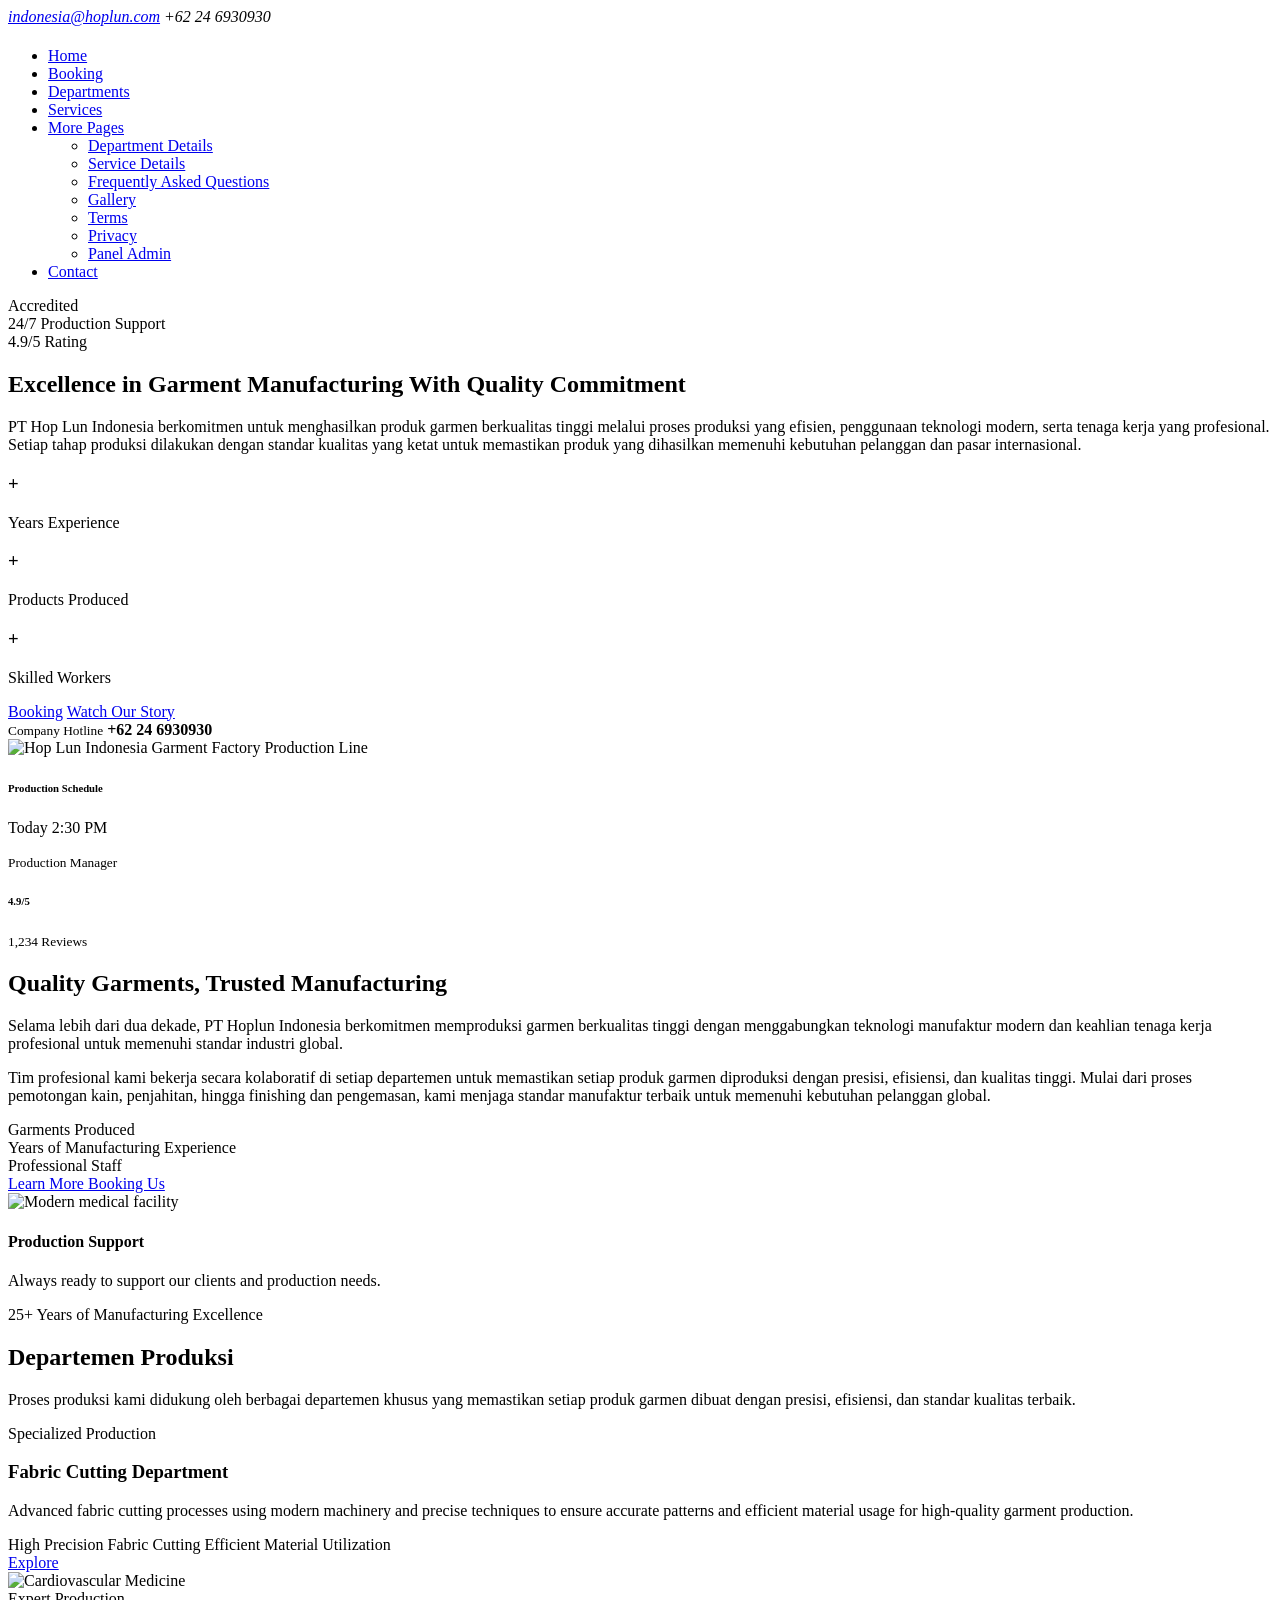
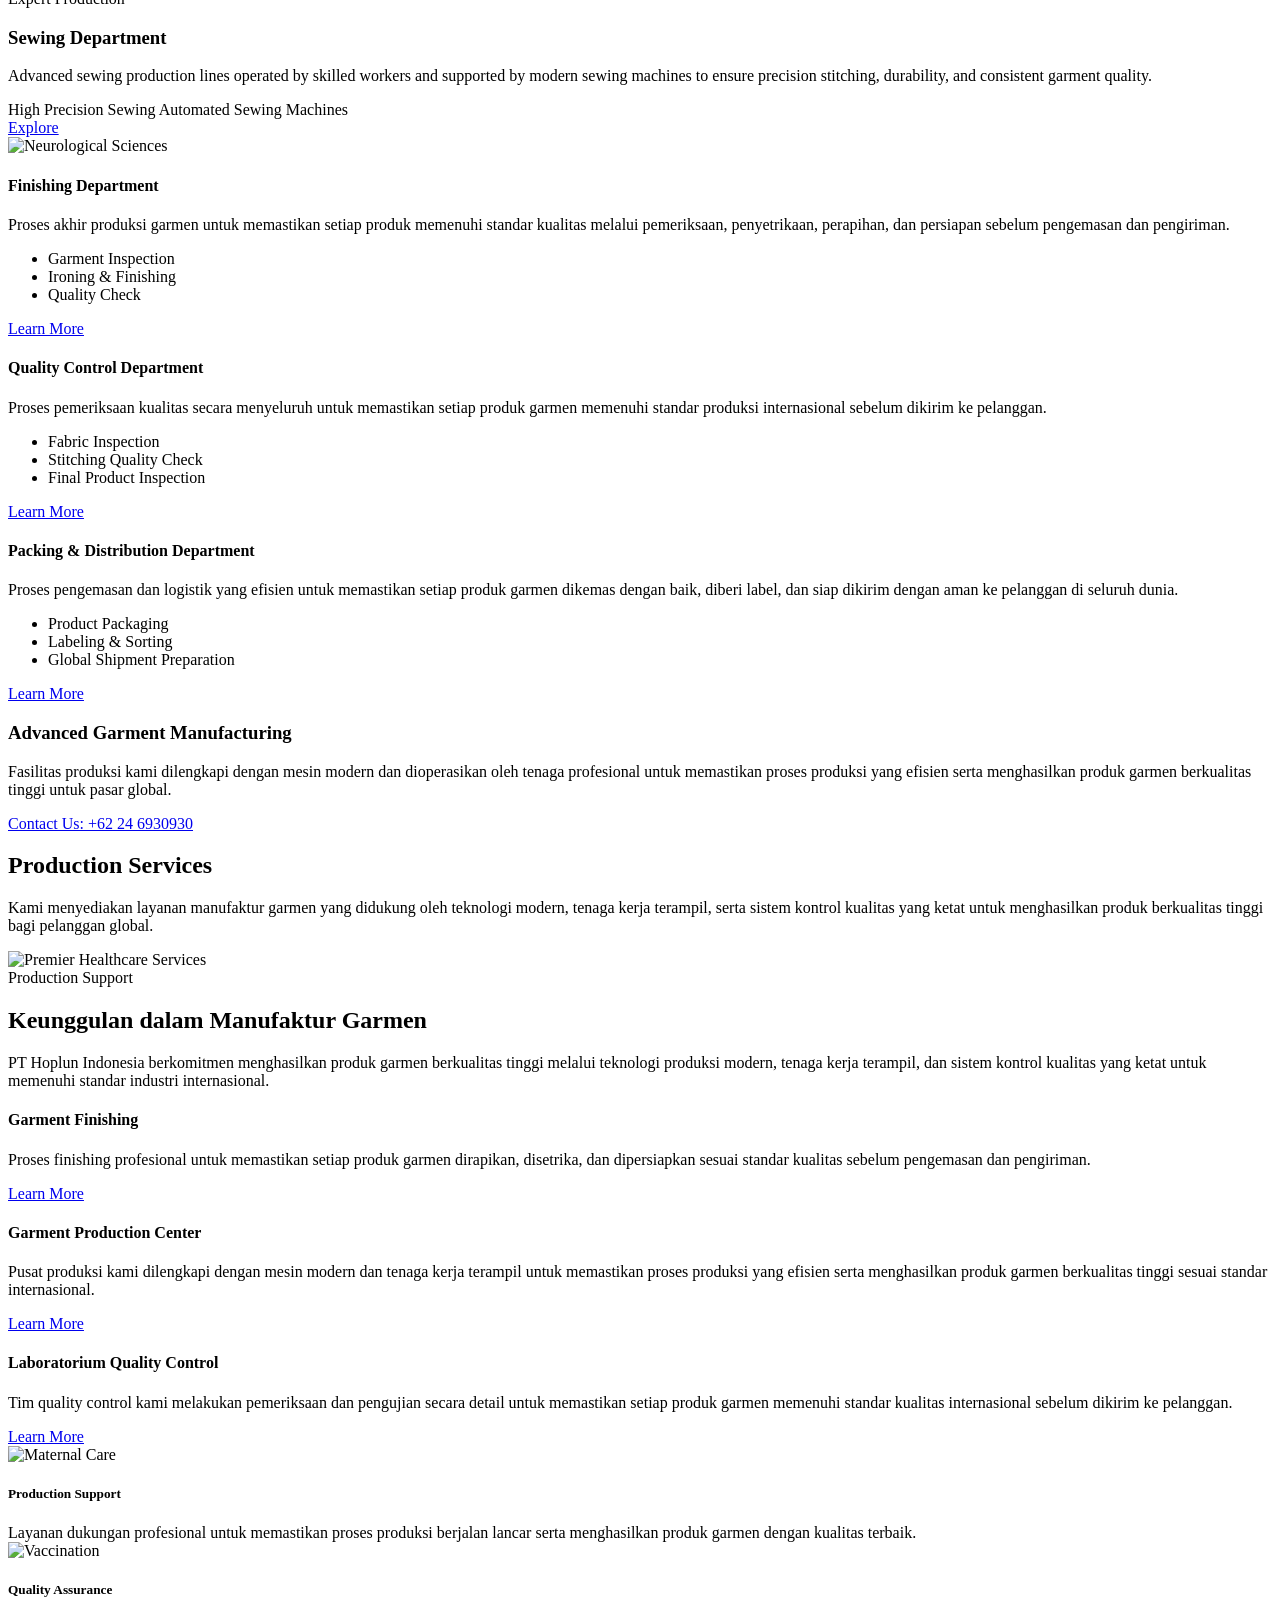
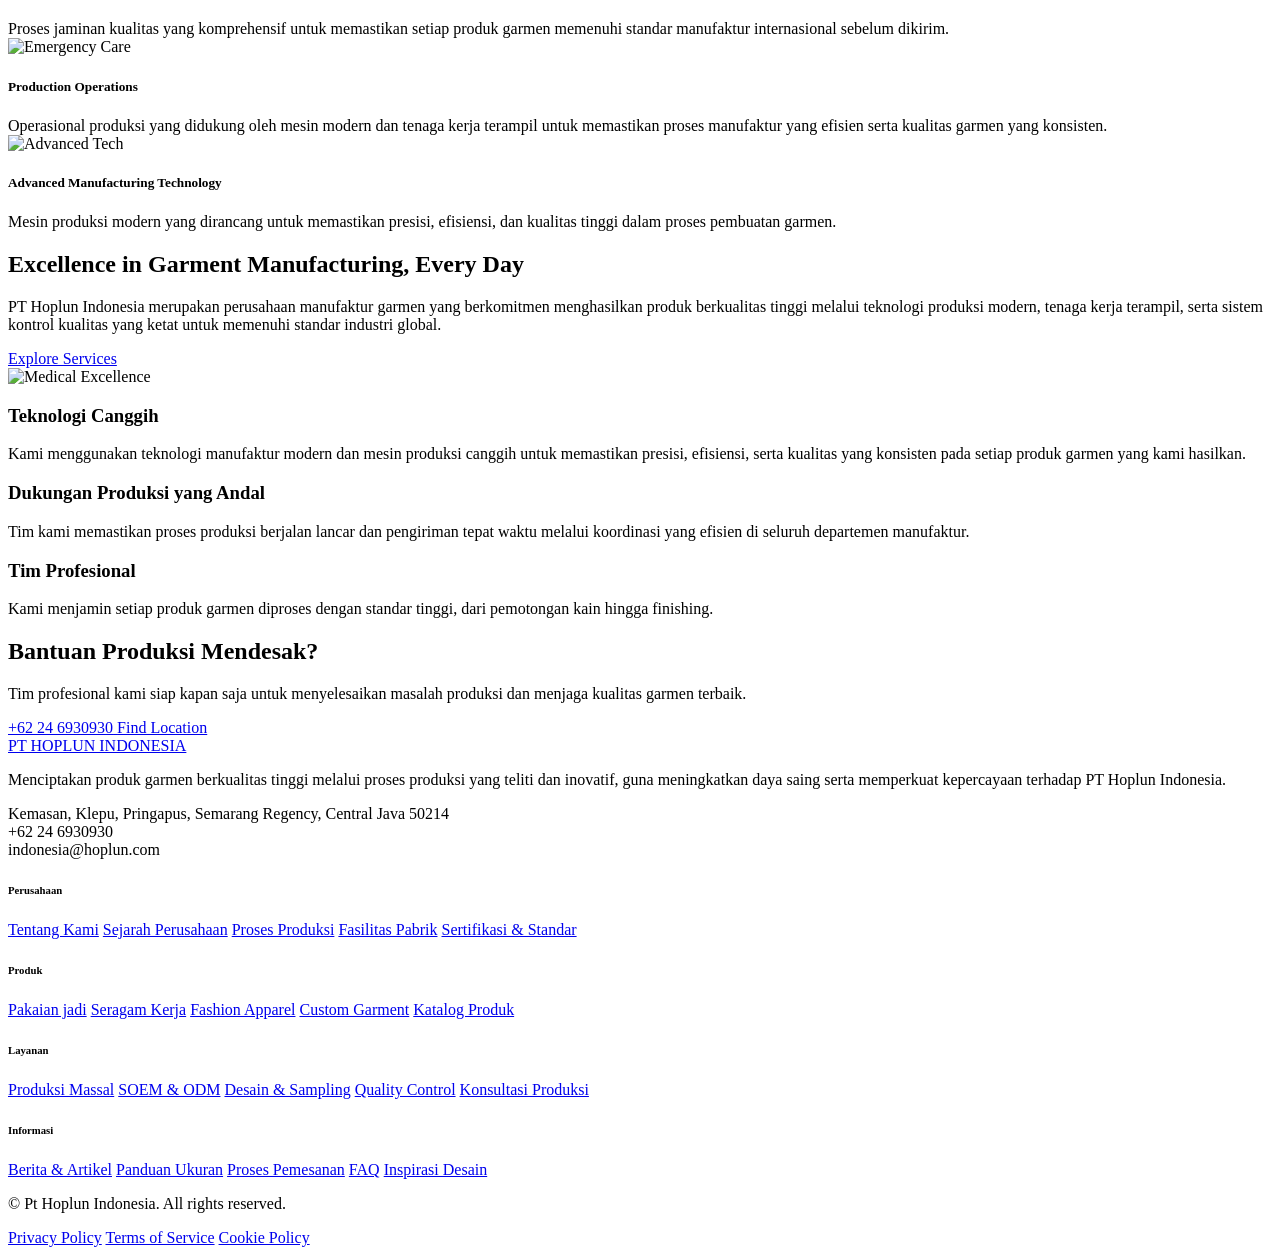
==== index.html @ a186e4c2 "Add files via upload" ====
<!DOCTYPE html>
<html lang="en">

<head>
  <meta charset="utf-8">
  <meta content="width=device-width, initial-scale=1.0" name="viewport">
  <title> PT Hoplun Indonesia </title>
  <meta name="description" content="PT Hoplun Indonesia adalah perusahaan manufaktur garmen dengan teknologi produksi modern, tenaga kerja profesional, dan standar kualitas internasional.">
  <meta name="keywords" content="">

  <!-- Favicons -->
  <link rel="icon" type="image/png" href="./assets/img/hoplunlogo.png">
  <link rel="shortcut icon" href="./assets/img/hoplunlogo.png">
  <link rel="apple-touch-icon" href="./assets/img/hoplunlogo.png">

  <!-- Fonts -->
  <link href="https://fonts.googleapis.com" rel="preconnect">
  <link href="https://fonts.gstatic.com" rel="preconnect" crossorigin>
  <link
    href="https://fonts.googleapis.com/css2?family=Roboto:ital,wght@0,100;0,300;0,400;0,500;0,700;0,900;1,100;1,300;1,400;1,500;1,700;1,900&family=Montserrat:ital,wght@0,100;0,200;0,300;0,400;0,500;0,600;0,700;0,800;0,900;1,100;1,200;1,300;1,400;1,500;1,600;1,700;1,800;1,900&family=Lato:ital,wght@0,100;0,300;0,400;0,700;0,900;1,100;1,300;1,400;1,700;1,900&display=swap"
    rel="stylesheet">

  <!-- Vendor CSS Files -->
  <link href="assets/vendor/bootstrap/css/bootstrap.min.css" rel="stylesheet">
  <link href="assets/vendor/bootstrap-icons/bootstrap-icons.css" rel="stylesheet">
  <link href="assets/vendor/aos/aos.css" rel="stylesheet">
  <link href="assets/vendor/glightbox/css/glightbox.min.css" rel="stylesheet">
  <link href="assets/vendor/fontawesome-free/css/all.min.css" rel="stylesheet">
  <link href="assets/vendor/swiper/swiper-bundle.min.css" rel="stylesheet">

  <!-- Main CSS File -->
  <!-- Main CSS File -->
<link href="assets/css/main.css" rel="stylesheet">

<!-- =======================================================
  Template Name: PT Hoplun Indonesia
  Company: PT Hoplun Indonesia Garment Factory
  Version: 1.0
  Author: Ibnu Wahab
======================================================== -->
</head>

<body class="index-page">

  <header id="header" class="header fixed-top">

    <div class="topbar d-flex align-items-center dark-background">
      <div class="container d-flex justify-content-center justify-content-md-between">
        <div class="contact-info d-flex align-items-center">
          <i class="bi bi-envelope d-flex align-items-center"><a
              href="mailto:indonesia@hoplun.com">indonesia@hoplun.com</a></i>
          <i class="bi bi-phone d-flex align-items-center ms-4"><span>+62 24 6930930</span></i>
      </div>
        <div class="social-links d-none d-md-flex align-items-center">
          <a href="#!" class="twitter" title="Twitter"><i class="bi bi-twitter-x"></i></a>
          <a href="#!" class="facebook" title="Facebook"><i class="bi bi-facebook"></i></a>
          <a href="https://www.instagram.com/hoplunindonesia?utm_source=ig_web_button_share_sheet&igsh=ZDNlZDc0MzIxNw==!" class="instagram" title="Instagram"><i class="bi bi-instagram"></i></a>
          <a href="#!" class="linkedin" title="LinkedIn"><i class="bi bi-linkedin"></i></a>
        </div>
      </div>
    </div><!-- End Top Bar -->
    <!-- End Top Bar -->

    <div class="branding d-flex align-items-cente">

      <div class="container position-relative d-flex align-items-center justify-content-between">
        <a href="index.html" class="logo d-flex align-items-center" title="PT Hoplun Indonesia">
          <!-- Uncomment the line below if you also wish to use an image logo -->
          <!-- <img src="assets/img/logo.webp" alt=""> -->
          <h1 class="sitename"></h1>
        </a>

        <nav id="navmenu" class="navmenu">
          <ul>
            <li><a href="index.html" class="active">Home</a></li>
            <li><a href="Booking.html">Booking</a></li>
            <li><a href="departments.html">Departments</a></li>
            <li><a href="services.html">Services</a></li>
            <li class="dropdown"><a href="#"><span>More Pages</span> <i class="bi bi-chevron-down toggle-dropdown"></i></a>
            <ul>
              <li><a href="department-details.html">Department Details</a></li>
              <li><a href="service-details.html">Service Details</a></li>
              
              <li><a href="faq.html">Frequently Asked Questions</a></li>
              <li><a href="gallery.html">Gallery</a></li>
              <li><a href="terms.html">Terms</a></li>
              <li><a href="privacy.html">Privacy</a></li>
              <li><a href="login.html">Panel Admin</a></li>
            </ul>
            </li>
            
            <li><a href="contact.html">Contact</a></li>
          </ul>
          <i class="mobile-nav-toggle d-xl-none bi bi-list"></i>
        </nav>

      </div>

    </div>

  </header>

  <main class="main">

    <!-- Hero Section -->
    <section id="hero" class="hero section">

      <div class="container" data-aos="fade-up" data-aos-delay="100">

        <div class="row align-items-center">
          <div class="col-lg-6">
            <div class="hero-content">
              <div class="trust-badges mb-4" data-aos="fade-right" data-aos-delay="200">
                <div class="badge-item">
                  <i class="bi bi-shield-check"></i>
                  <span>Accredited</span>
                </div>
                <div class="badge-item">
                  <i class="bi bi-clock"></i>
                  <span>24/7 Production Support</span>
                </div>
                <div class="badge-item">
                  <i class="bi bi-star-fill"></i>
                  <span>4.9/5 Rating</span>
                </div>
              </div>

              <h1 data-aos="fade-right" data-aos-delay="300">
                Excellence in <span class="highlight">Garment Manufacturing</span> With Quality Commitment
              </h1>

              <p class="hero-description" data-aos="fade-right" data-aos-delay="400">
                PT Hop Lun Indonesia berkomitmen untuk menghasilkan produk garmen berkualitas tinggi melalui proses produksi yang efisien, penggunaan teknologi modern, serta tenaga kerja yang profesional. 
                Setiap tahap produksi dilakukan dengan standar kualitas yang ketat untuk memastikan produk yang dihasilkan memenuhi kebutuhan pelanggan dan pasar internasional.
              </p>

              <div class="hero-stats mb-4" data-aos="fade-right" data-aos-delay="500">
                <div class="stat-item">
                  <h3><span data-purecounter-start="0" data-purecounter-end="15" data-purecounter-duration="2"
                      class="purecounter"></span>+</h3>
                  <p>Years Experience</p>
                </div>
                <div class="stat-item">
                  <h3><span data-purecounter-start="0" data-purecounter-end="5000" data-purecounter-duration="2"
                      class="purecounter"></span>+</h3>
                  <p>Products Produced</p>
                </div>
                <div class="stat-item">
                  <h3><span data-purecounter-start="0" data-purecounter-end="50" data-purecounter-duration="2"
                      class="purecounter"></span>+</h3>
                  <p>Skilled Workers</p>
                </div>
              </div>

              <div class="hero-actions" data-aos="fade-right" data-aos-delay="600">
                <a href="Booking.html" class="btn btn-primary">Booking</a>
                <a href="https://youtu.be/xQwDG45JBhM?si=dNLKS2A1LRc_Iq0h"
                   class="btn btn-outline glightbox"
                   target="_blank"
                   rel="noopener noreferrer">
                  <i class="bi bi-play-circle me-2"></i>
                  Watch Our Story
                </a>
              </div>

              <div class="emergency-contact" data-aos="fade-right" data-aos-delay="700">
                <div class="emergency-icon">
                  <i class="bi bi-telephone-fill"></i>
                </div>
                <div class="emergency-info">
                  <small>Company Hotline</small>
                  <strong>+62 24 6930930</strong>
                </div>
              </div>
            </div>
          </div>

          <div class="col-lg-6">
            <div class="hero-visual" data-aos="fade-left" data-aos-delay="400">
              <div class="main-image">
                <img src="assets/img/health/hoplun gedung 1.png" alt="Hop Lun Indonesia Garment Factory Production Line">
                <div class="floating-card appointment-card">
                  <div class="card-icon">
                    <i class="bi bi-calendar-check"></i>
                  </div>
                  <div class="card-content">
                    <h6>Production Schedule</h6>
                    <p>Today 2:30 PM</p>
                    <small>Production Manager</small>
                  </div>
                </div>
                <div class="floating-card rating-card">
                  <div class="card-content">
                    <div class="rating-stars">
                      <i class="bi bi-star-fill"></i>
                      <i class="bi bi-star-fill"></i>
                      <i class="bi bi-star-fill"></i>
                      <i class="bi bi-star-fill"></i>
                      <i class="bi bi-star-fill"></i>
                    </div>
                    <h6>4.9/5</h6>
                    <small>1,234 Reviews</small>
                  </div>
                </div>
              </div>
              <div class="background-elements">
                <div class="element element-1"></div>
                <div class="element element-2"></div>
                <div class="element element-3"></div>
              </div>
            </div>
          </div>
        </div>

      </div>

    </section><!-- /Hero Section -->

    <!-- Home About Section -->
    <section id="home-about" class="home-about section">

      <div class="container" data-aos="fade-up" data-aos-delay="100">

        <div class="row align-items-center">
          <div class="col-lg-6 mb-5 mb-lg-0" data-aos="fade-right" data-aos-delay="200">
            <div class="about-content">
              <h2 class="section-heading">Quality Garments, Trusted Manufacturing</h2>
              <p class="lead-text">Selama lebih dari dua dekade, PT Hoplun Indonesia berkomitmen memproduksi garmen berkualitas tinggi dengan menggabungkan teknologi
                 manufaktur modern dan keahlian tenaga kerja profesional untuk memenuhi standar industri global.</p>

              <p>Tim profesional kami bekerja secara kolaboratif di setiap departemen untuk memastikan setiap produk garmen diproduksi dengan presisi, efisiensi, dan kualitas tinggi. 
                Mulai dari proses pemotongan kain, penjahitan, hingga finishing dan pengemasan, kami menjaga standar manufaktur terbaik untuk memenuhi kebutuhan pelanggan global.</p>

              <div class="stats-grid">
                <div class="stat-item">
                  <div class="stat-number purecounter" data-purecounter-start="0" data-purecounter-end="15000"
                    data-purecounter-duration="1"></div>
                  <div class="stat-label">Garments Produced</div>
                </div>
                <div class="stat-item">
                  <div class="stat-number purecounter" data-purecounter-start="0" data-purecounter-end="25"
                    data-purecounter-duration="1"></div>
                  <div class="stat-label">Years of Manufacturing Experience</div>
                </div>
                <div class="stat-item">
                  <div class="stat-number purecounter" data-purecounter-start="0" data-purecounter-end="50"
                    data-purecounter-duration="1"></div>
                  <div class="stat-label">Professional Staff</div>
                </div>
              </div>

              <div class="cta-section">
                <a href="Booking.html" class="btn-primary">Learn More Booking Us</a>
              </div>
            </div>
          </div>

          <div class="col-lg-6" data-aos="fade-left" data-aos-delay="300">
            <div class="about-visual">
              <div class="main-image">
                <img src="assets/img/health/hoplun 5.jpg" alt="Modern medical facility" class="img-fluid">
              </div>
              <div class="floating-card">
                <div class="card-content">
                  <div class="icon">
                    <i class="fas fa-life-ring"></i>
                  </div>
                  <div class="card-text">
                    <h4>Production Support</h4>
                    <p>Always ready to support our clients and production needs.</p>
                  </div>
                </div>
              </div>
              <div class="experience-badge">
                <div class="badge-content">
                  <span class="years">25+</span>
                  <span class="text">Years of Manufacturing Excellence</span>
                </div>
              </div>
            </div>
          </div>
        </div>

      </div>

    </section><!-- /Home About Section -->

    <!-- Featured Departments Section -->
    <section id="featured-departments" class="featured-departments section">

      <!-- Section Title -->
      <div class="container section-title" data-aos="fade-up">
        <h2>Departemen Produksi</h2>
        <p>Proses produksi kami didukung oleh berbagai departemen khusus yang memastikan setiap produk garmen dibuat dengan presisi, efisiensi, dan standar kualitas terbaik.</p>
      </div><!-- End Section Title -->

      <div class="container" data-aos="fade-up" data-aos-delay="100">

        <div class="row g-5">

          <div class="col-lg-6" data-aos="zoom-in" data-aos-delay="100">
            <div class="specialty-card">
              <div class="specialty-content">
                <div class="specialty-meta">
                  <span class="specialty-label">Specialized Production</span>
                </div>
                <h3>Fabric Cutting Department</h3>
                <p>Advanced fabric cutting processes using modern machinery and precise techniques to ensure accurate patterns and efficient material usage for high-quality garment production.</p>
                <div class="specialty-features">
                  <span><i class="bi bi-check-circle-fill"></i>High Precision Fabric Cutting</span>
                  <span><i class="bi bi-check-circle-fill"></i>Efficient Material Utilization</span>
                </div>
                <a href="department-details.html" class="specialty-link">
                  Explore <i class="bi bi-arrow-right"></i>
                </a>
              </div>
              <div class="specialty-visual">
                <img src="assets/img/health/hoplun 8.jpg" alt="Cardiovascular Medicine" class="img-fluid">
                <div class="visual-overlay">
                  <i class="bi bi-heart-pulse"></i>
                </div>
              </div>
            </div>
          </div><!-- End Specialty Card -->

          <div class="col-lg-6" data-aos="zoom-in" data-aos-delay="200">
            <div class="specialty-card">
              <div class="specialty-content">
                <div class="specialty-meta">
                  <span class="specialty-label">Expert Production</span>
                </div>
                <h3>Sewing Department</h3>
                <p>Advanced sewing production lines operated by skilled workers and supported by modern sewing machines to ensure precision stitching, durability, and consistent garment quality.</p>
                <div class="specialty-features">
                  <span><i class="bi bi-check-circle-fill"></i>High Precision Sewing</span>
                  <span><i class="bi bi-check-circle-fill"></i>Automated Sewing Machines</span>
                </div>
                <a href="department-details.html" class="specialty-link">
                  Explore <i class="bi bi-arrow-right"></i>
                </a>
              </div>
              <div class="specialty-visual">
                <img src="assets/img/health/hoplun4.jpg" alt="Neurological Sciences" class="img-fluid">
                <div class="visual-overlay">
                  <i class="bi bi-cpu"></i>
                </div>
              </div>
            </div>
          </div><!-- End Specialty Card -->

          <div class="col-lg-4" data-aos="fade-up" data-aos-delay="100">
            <div class="department-highlight">
              <div class="highlight-icon">
                <i class="bi bi-shield-plus"></i>
              </div>
              <h4>Finishing Department</h4>
              <p>Proses akhir produksi garmen untuk memastikan setiap produk memenuhi standar kualitas melalui pemeriksaan, penyetrikaan, perapihan, dan persiapan sebelum pengemasan dan pengiriman.</p>
              <ul class="highlight-list">
                <li>Garment Inspection</li>
                <li>Ironing & Finishing</li>
                <li>Quality Check</li>
              </ul>
              <a href="department-details.html" class="highlight-cta">Learn More</a>
            </div>
          </div><!-- End Department Highlight -->

          <div class="col-lg-4" data-aos="fade-up" data-aos-delay="200">
            <div class="department-highlight">
              <div class="highlight-icon">
                <i class="bi bi-people"></i>
              </div>
              <h4>Quality Control Department</h4>
              <p>Proses pemeriksaan kualitas secara menyeluruh untuk memastikan setiap produk garmen memenuhi standar produksi internasional sebelum dikirim ke pelanggan.</p>
              <ul class="highlight-list">
                <li>Fabric Inspection</li>
                <li>Stitching Quality Check</li>
                <li>Final Product Inspection</li>
              </ul>
              <a href="department-details.html" class="highlight-cta">Learn More</a>
            </div>
          </div><!-- End Department Highlight -->

          <div class="col-lg-4" data-aos="fade-up" data-aos-delay="300">
            <div class="department-highlight">
              <div class="highlight-icon">
                <i class="fas fa-box"></i>
              </div>
              <h4>Packing & Distribution Department</h4>
              <p>Proses pengemasan dan logistik yang efisien untuk memastikan setiap produk garmen dikemas dengan baik, diberi label, dan siap dikirim dengan aman ke pelanggan di seluruh dunia.</p>
              <ul class="highlight-list">
                <li>Product Packaging</li>
                <li>Labeling & Sorting</li>
                <li>Global Shipment Preparation</li>
              </ul>
              <a href="department-details.html" class="highlight-cta">Learn More</a>
            </div>
          </div><!-- End Department Highlight -->

        </div>

        <div class="emergency-banner" data-aos="fade-up" data-aos-delay="400">
          <div class="row align-items-center">
            <div class="col-lg-8">
              <div class="emergency-content">
                <h3>Advanced Garment Manufacturing</h3>
                <p>Fasilitas produksi kami dilengkapi dengan mesin modern dan dioperasikan oleh tenaga profesional untuk memastikan proses produksi yang efisien serta menghasilkan produk garmen berkualitas tinggi untuk pasar global.</p>
              </div>
            </div>
            <div class="col-lg-4 text-lg-end">
              <a href="tel:+15551234567" class="emergency-btn">
                <i class="bi bi-telephone-fill"></i>
                Contact Us: +62 24 6930930
              </a>
            </div>
          </div>
        </div>

      </div>

    </section><!-- /Featured Departments Section -->

    <!-- Featured Services Section -->
    <section id="featured-services" class="featured-services section">

      <!-- Section Title -->
      <div class="container section-title" data-aos="fade-up">
        <h2>Production Services</h2>
        <p>Kami menyediakan layanan manufaktur garmen yang didukung oleh teknologi modern, tenaga kerja terampil, serta sistem kontrol kualitas yang ketat untuk menghasilkan produk berkualitas tinggi bagi pelanggan global.</p>
      </div><!-- End Section Title -->

      <div class="container" data-aos="fade-up" data-aos-delay="100">

        <div class="row g-0">

          <div class="col-lg-8" data-aos="fade-right" data-aos-delay="200">
            <div class="featured-service-main">
              <div class="service-image-wrapper">
                <img src="assets/img/health/hoplun11.jpeg" alt="Premier Healthcare Services" class="img-fluid"
                  loading="lazy">
                <div class="service-overlay">
                  <div class="service-badge">
                    <i class="fas fa-headset"></i>
                    <span>Production Support</span>
                  </div>
                </div>
              </div>
              <div class="service-details">
                <h2>Keunggulan dalam Manufaktur Garmen</h2>
                <p>PT Hoplun Indonesia berkomitmen menghasilkan produk garmen berkualitas tinggi melalui teknologi produksi modern, 
                  tenaga kerja terampil, dan sistem kontrol kualitas yang ketat untuk memenuhi standar industri internasional.</p>
                <a href="#!" class="main-cta" title="Production Services" aria-label="Learn more about Production Services"></a>
              </div>
            </div>
          </div>

          <div class="col-lg-4" data-aos="fade-left" data-aos-delay="300">
            <div class="services-sidebar">

              <div class="service-item" data-aos="fade-up" data-aos-delay="400">
                <div class="service-icon-wrapper">
                  <i class="bi bi-capsule"></i>
                </div>
                <div class="service-info">
                  <h4>Garment Finishing </h4>
                  <p>Proses finishing profesional untuk memastikan setiap produk garmen dirapikan, disetrika, dan dipersiapkan sesuai standar kualitas sebelum pengemasan dan pengiriman.</p>
                  <a href="#!" class="service-link">Learn More</a>
                </div>
              </div>

              <div class="service-item" data-aos="fade-up" data-aos-delay="500">
                <div class="service-icon-wrapper">
                  <i class="bi bi-bandaid"></i>
                </div>
                <div class="service-info">
                  <h4>Garment Production Center</h4>
                  <p>Pusat produksi kami dilengkapi dengan mesin modern dan tenaga kerja terampil untuk memastikan proses produksi yang efisien serta menghasilkan produk garmen berkualitas tinggi sesuai standar internasional.</p>
                  <a href="#!" class="service-link">Learn More</a>
                </div>
              </div>

              <div class="service-item" data-aos="fade-up" data-aos-delay="600">
                <div class="service-icon-wrapper">
                  <i class="fas fa-search"></i>
                </div>
                <div class="service-info">
                  <h4>Laboratorium Quality Control</h4>
                  <p>Tim quality control kami melakukan pemeriksaan dan pengujian secara detail untuk memastikan setiap produk garmen memenuhi standar kualitas internasional sebelum dikirim ke pelanggan.</p>
                  <a href="#!" class="service-link">Learn More</a>
                </div>
              </div>

            </div>
          </div>

        </div>

        <div class="specialties-grid" data-aos="fade-up" data-aos-delay="300">
          <div class="row align-items-center">

            <div class="col-lg-3 col-md-6">
              <div class="specialty-card">
                <div class="specialty-image">
                  <img src="assets/img/health/hoplun18.jpeg" alt="Maternal Care" class="img-fluid" loading="lazy"  atl="Layanan dukungan profesional untuk memastikan proses produksi berjalan lancar">
                </div>
                <div class="specialty-content">
                  <h5>Production Support</h5>
                  <span>Layanan dukungan profesional untuk memastikan proses produksi berjalan lancar serta menghasilkan produk garmen dengan kualitas terbaik.</span>
                </div>
              </div>
            </div>

            <div class="col-lg-3 col-md-6">
              <div class="specialty-card">
                <div class="specialty-image">
                  <img src="assets/img/health/hoplun17.jpeg" alt="Vaccination" class="img-fluid" loading="lazy" alt="Proses jaminan kualitas yang komprehensif untuk memastikan setiap produk garmen memenuhi standar manufaktur internasional sebelum dikirim">
                </div>
                <div class="specialty-content">
                  <h5>Quality Assurance</h5>
                  <span>Proses jaminan kualitas yang komprehensif untuk memastikan setiap produk garmen memenuhi standar manufaktur internasional sebelum dikirim.</span>
                </div>
              </div>
            </div>

            <div class="col-lg-3 col-md-6">
              <div class="specialty-card">
                <div class="specialty-image">
                  <img src="assets/img/health/hoplun4.jpg" alt="Emergency Care" class="img-fluid" loading="lazy">
                </div>
                <div class="specialty-content">
                  <h5>Production Operations</h5>
                  <span>Operasional produksi yang didukung oleh mesin modern dan tenaga kerja terampil untuk memastikan proses manufaktur yang efisien serta kualitas garmen yang konsisten.</span>
                </div>
              </div>
            </div>

            <div class="col-lg-3 col-md-6">
              <div class="specialty-card">
                <div class="specialty-image">
                  <img src="assets/img/health/hoplun15.jpg" alt="Advanced Tech" class="img-fluid" loading="lazy">
                </div>
                <div class="specialty-content">
                  <h5>Advanced Manufacturing Technology</h5>
                  <span>Mesin produksi modern yang dirancang untuk memastikan presisi, efisiensi, dan kualitas tinggi dalam proses pembuatan garmen.</span>
                </div>
              </div>
            </div>

          </div>
        </div>

      </div>

    </section><!-- /Featured Services Section -->

    <!-- Call To Action Section -->
    <section id="call-to-action" class="call-to-action section light-background">

      <div class="container" data-aos="fade-up" data-aos-delay="100">

        <div class="hero-content">
          <div class="row align-items-center">

            <div class="col-lg-6">
              <div class="content-wrapper" data-aos="fade-up" data-aos-delay="200">
                <h1>Excellence in Garment Manufacturing, Every Day</h1>
                <p>PT Hoplun Indonesia merupakan perusahaan manufaktur garmen yang berkomitmen menghasilkan produk berkualitas tinggi melalui teknologi produksi modern, 
                  tenaga kerja terampil, serta sistem kontrol kualitas yang ketat untuk memenuhi standar industri global.</p>

                <div class="cta-wrapper">
                  
                    <span></span>
                  </a>
                  <a href="services.html" class="secondary-cta">
                    <span>Explore Services</span>
                    <i class="bi bi-arrow-right"></i>
                  </a>
                </div>
              </div>
            </div>

            <div class="col-lg-6">
              <div class="image-container" data-aos="fade-left" data-aos-delay="300">
                <img src="assets/img/health/hoplun 6.jpg" alt="Medical Excellence" class="img-fluid">
              </div>
            </div>

          </div>
        </div>

        <div class="features-section">

          <div class="row g-0">

            <div class="col-lg-4">
              <div class="feature-block" data-aos="fade-up" data-aos-delay="200" alt="teknologi canggih">
                <div class="feature-icon">
                  <i class="bi bi-shield-check"></i>
                </div>
                <h3>Teknologi Canggih</h3>
                <p>Kami menggunakan teknologi manufaktur modern dan mesin produksi canggih untuk memastikan presisi,
                   efisiensi, serta kualitas yang konsisten pada setiap produk garmen yang kami hasilkan.</p>
              </div>
            </div>

            <div class="col-lg-4">
              <div class="feature-block" data-aos="fade-up" data-aos-delay="300">
                <div class="feature-icon">
                  <i class="bi bi-people"></i>
                </div>
                <h3>Dukungan Produksi yang Andal</h3>
                <p>Tim kami memastikan proses produksi berjalan lancar dan pengiriman tepat waktu melalui koordinasi yang efisien di seluruh departemen manufaktur.</p>
              </div>
            </div>

            <div class="col-lg-4">
              <div class="feature-block" data-aos="fade-up" data-aos-delay="400">
                <div class="feature-icon">
                  <i class="bi bi-person-lines-fill" ></i>
                </div>
                <h3>Tim Profesional</h3>
                <p>Kami menjamin setiap produk garmen diproses dengan standar tinggi, dari pemotongan kain hingga finishing.</p>
              </div>
            </div>

          </div>

        </div>

        <div class="contact-block">
          <div class="row">

            <div class="col-lg-8">
              <div class="contact-content" data-aos="fade-up" data-aos-delay="200">
                <h2>Bantuan Produksi Mendesak?</h2>
                <p>Tim profesional kami siap kapan saja untuk menyelesaikan masalah produksi dan menjaga kualitas garmen terbaik.</p>
              </div>
            </div>

            <div class="col-lg-4">
              <div class="contact-actions" data-aos="fade-up" data-aos-delay="300">
                <a href="tel:5551234567" class="emergency-call">
                  <i class="bi bi-telephone"></i>
                  <span>+62 24 6930930</span>
                </a>
                <a href="contact.html" class="contact-link">Find Location</a>
              </div>
            </div>

          </div>
        </div>

      </div>

    </section><!-- /Call To Action Section -->

  </main>

  <footer id="footer" class="footer-16 footer position-relative">

    <div class="container">

      <div class="footer-main" data-aos="fade-up" data-aos-delay="100">
        <div class="row align-items-start">

          <div class="col-lg-5">
            <div class="brand-section">
              <a href="index.html" class="logo d-flex align-items-center mb-4" alt="pt hoplun pringapus">
                <span class="sitename">PT HOPLUN INDONESIA</span>
              </a>
              <p class="brand-description">Menciptakan produk garmen berkualitas tinggi melalui proses produksi yang teliti dan inovatif,
                                           guna meningkatkan daya saing serta memperkuat kepercayaan terhadap PT Hoplun Indonesia.</p>

              <div class="contact-info mt-5"alt="Informasi Kontak PT Hoplun Indonesia Kemasan, Klepu, Pringapus, Semarang Regency, Central Java 50214">
                <div class="contact-item">
                  <i class="bi bi-geo-alt"></i>
                  <span>Kemasan, Klepu, Pringapus, Semarang Regency, Central Java 50214</span>
                </div>
                <div class="contact-item">
                  <i class="bi bi-telephone"></i>
                  <span>+62 24 6930930</span>
                </div>
                <div class="contact-item">
                  <i class="bi bi-envelope"></i>
                  <span>indonesia@hoplun.com</span>
                </div>
              </div>
            </div>
          </div>

          <div class="col-lg-7">
            <div class="footer-nav-wrapper" alt="Parbrik Semarang">
              <div class="row">

                <div class="col-6 col-lg-3">
                  <div class="nav-column">
                    <h6>Perusahaan</h6>
                    <nav class="footer-nav">
                      <a href="#!">Tentang Kami</a>
                      <a href="#!">Sejarah Perusahaan</a>
                      <a href="#!">Proses Produksi</a>
                      <a href="#!">Fasilitas Pabrik</a>
                      <a href="#!">Sertifikasi & Standar</a>
                    </nav>
                  </div>
                </div>

                <div class="col-6 col-lg-3">
                  <div class="nav-column">
                    <h6>Produk</h6>
                    <nav class="footer-nav">
                      <a href="#!">Pakaian jadi</a>
                      <a href="#!">Seragam Kerja</a>
                      <a href="#!">Fashion Apparel</a>
                      <a href="#!">Custom Garment</a>
                      <a href="#!">Katalog Produk</a>
                    </nav>
                  </div>
                </div>

                <div class="col-6 col-lg-3">
                  <div class="nav-column">
                    <h6>Layanan</h6>
                    <nav class="footer-nav">
                      <a href="#!">Produksi Massal</a>
                      <a href="#!">SOEM & ODM</a>
                      <a href="#!">Desain & Sampling</a>
                      <a href="#!">Quality Control</a>
                      <a href="#!">Konsultasi Produksi</a>
                    </nav>
                  </div>
                </div>

                <div class="col-6 col-lg-3">
                  <div class="nav-column">
                    <h6>Informasi</h6>
                    <nav class="footer-nav">
                      <a href="#!">Berita & Artikel</a>
                      <a href="#!">Panduan Ukuran</a>
                      <a href="#!">Proses Pemesanan</a>
                      <a href="#!">FAQ</a>
                      <a href="#!">Inspirasi Desain</a>
                    </nav>
                  </div>
                </div>

              </div>
            </div>
          </div>

        </div>
      </div>

    </div>

    <div class="footer-bottom">
      <div class="container">
        <div class="bottom-content" data-aos="fade-up" data-aos-delay="300">
          <div class="row align-items-center">

            <div class="col-lg-6">
              <div class="copyright">
                <p>© <span class="sitename">Pt Hoplun Indonesia</span>. All rights reserved.</p>
              </div>
            </div>

            <div class="col-lg-6">
              <div class="legal-links">
                <a href="#!">Privacy Policy</a>
                <a href="#!">Terms of Service</a>
                <a href="#!">Cookie Policy</a>
                
              </div>
            </div>

          </div>
        </div>
      </div>
    </div>

  </footer>

  <!-- Scroll Top -->
   <a href="#!" id="scroll-top" title="Scroll to top" class="scroll-top d-flex align-items-center justify-content-center"><i
      class="bi bi-arrow-up-short"></i></a>

  <!-- Preloader -->
  <div id="preloader"></div>

  <!-- Vendor JS Files -->
  <script src="assets/vendor/bootstrap/js/bootstrap.bundle.min.js"></script>
  <script src="assets/vendor/php-email-form/validate.js"></script>
  <script src="assets/vendor/aos/aos.js"></script>
  <script src="assets/vendor/glightbox/js/glightbox.min.js"></script>
  <script src="assets/vendor/purecounter/purecounter_vanilla.js"></script>
  <script src="assets/vendor/swiper/swiper-bundle.min.js"></script>

  <!-- Main JS File -->
  <script src="assets/js/main.js"></script>

</body>

</html>
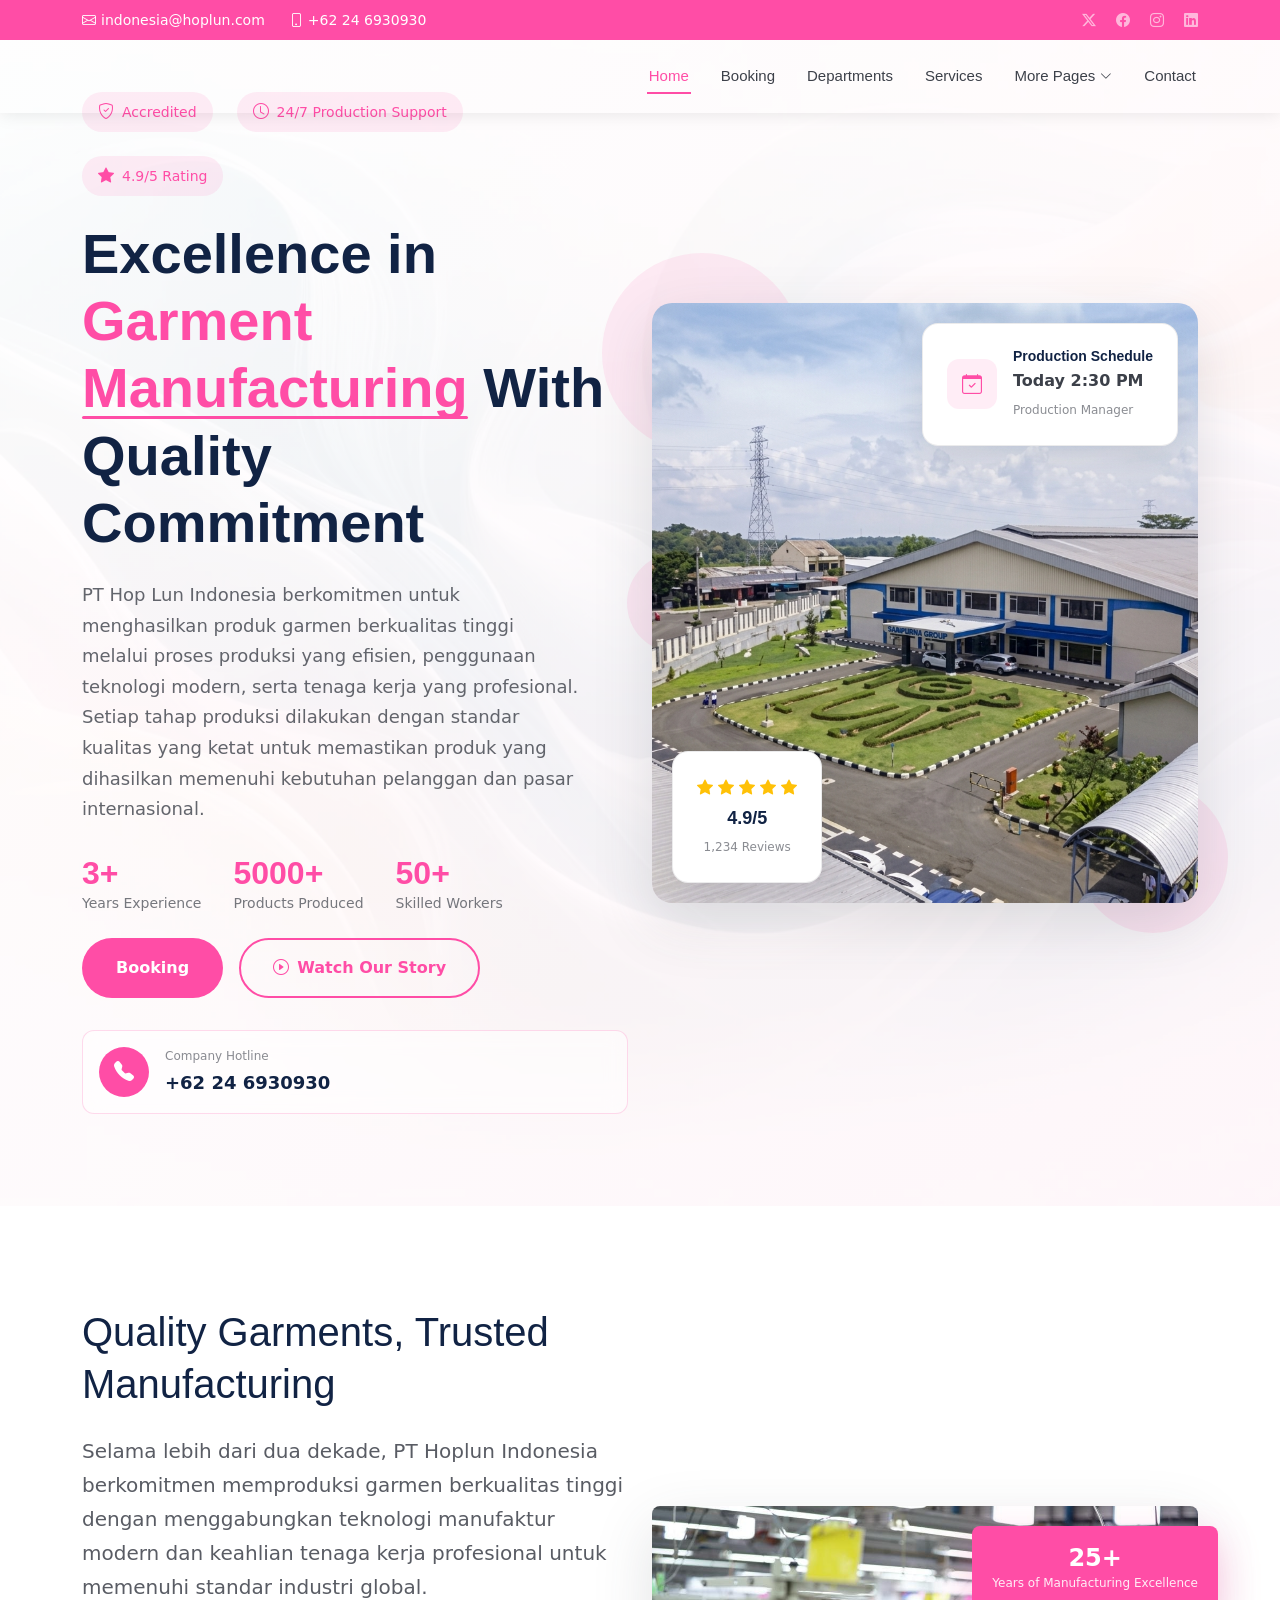
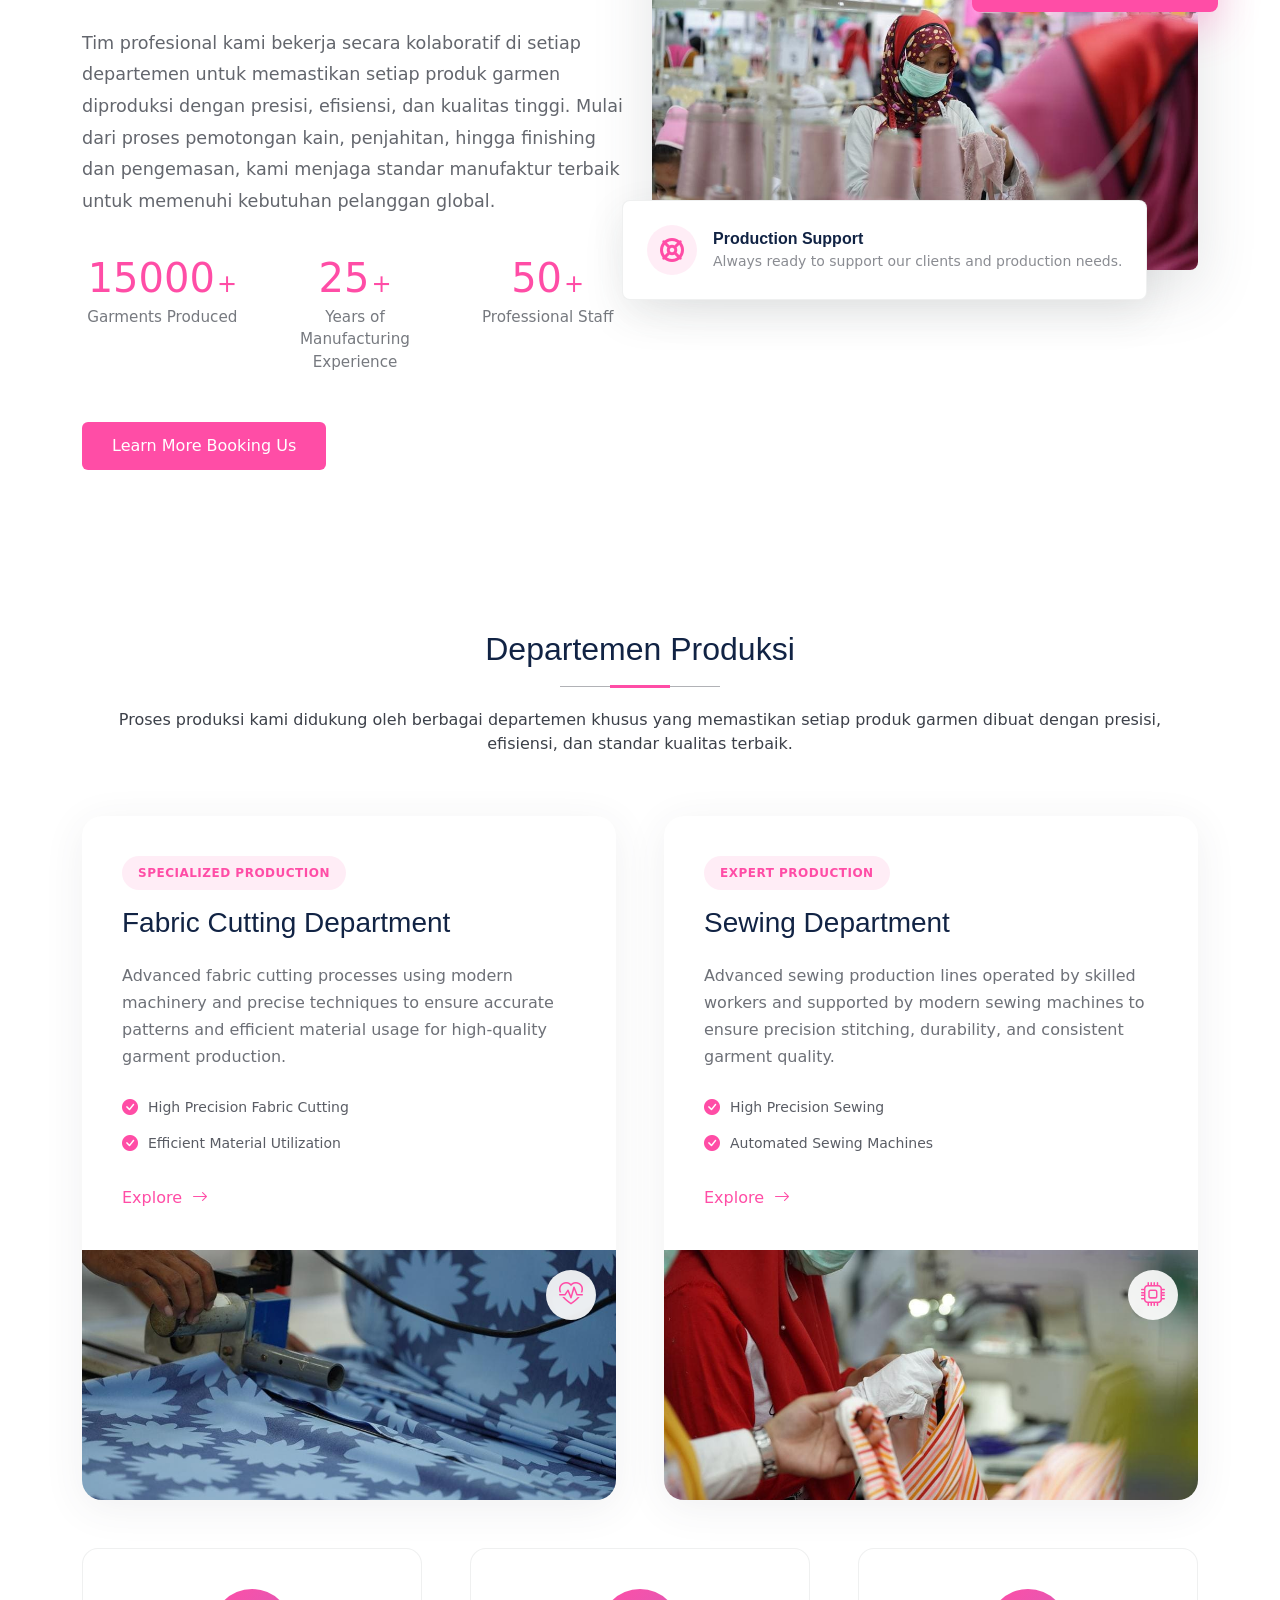
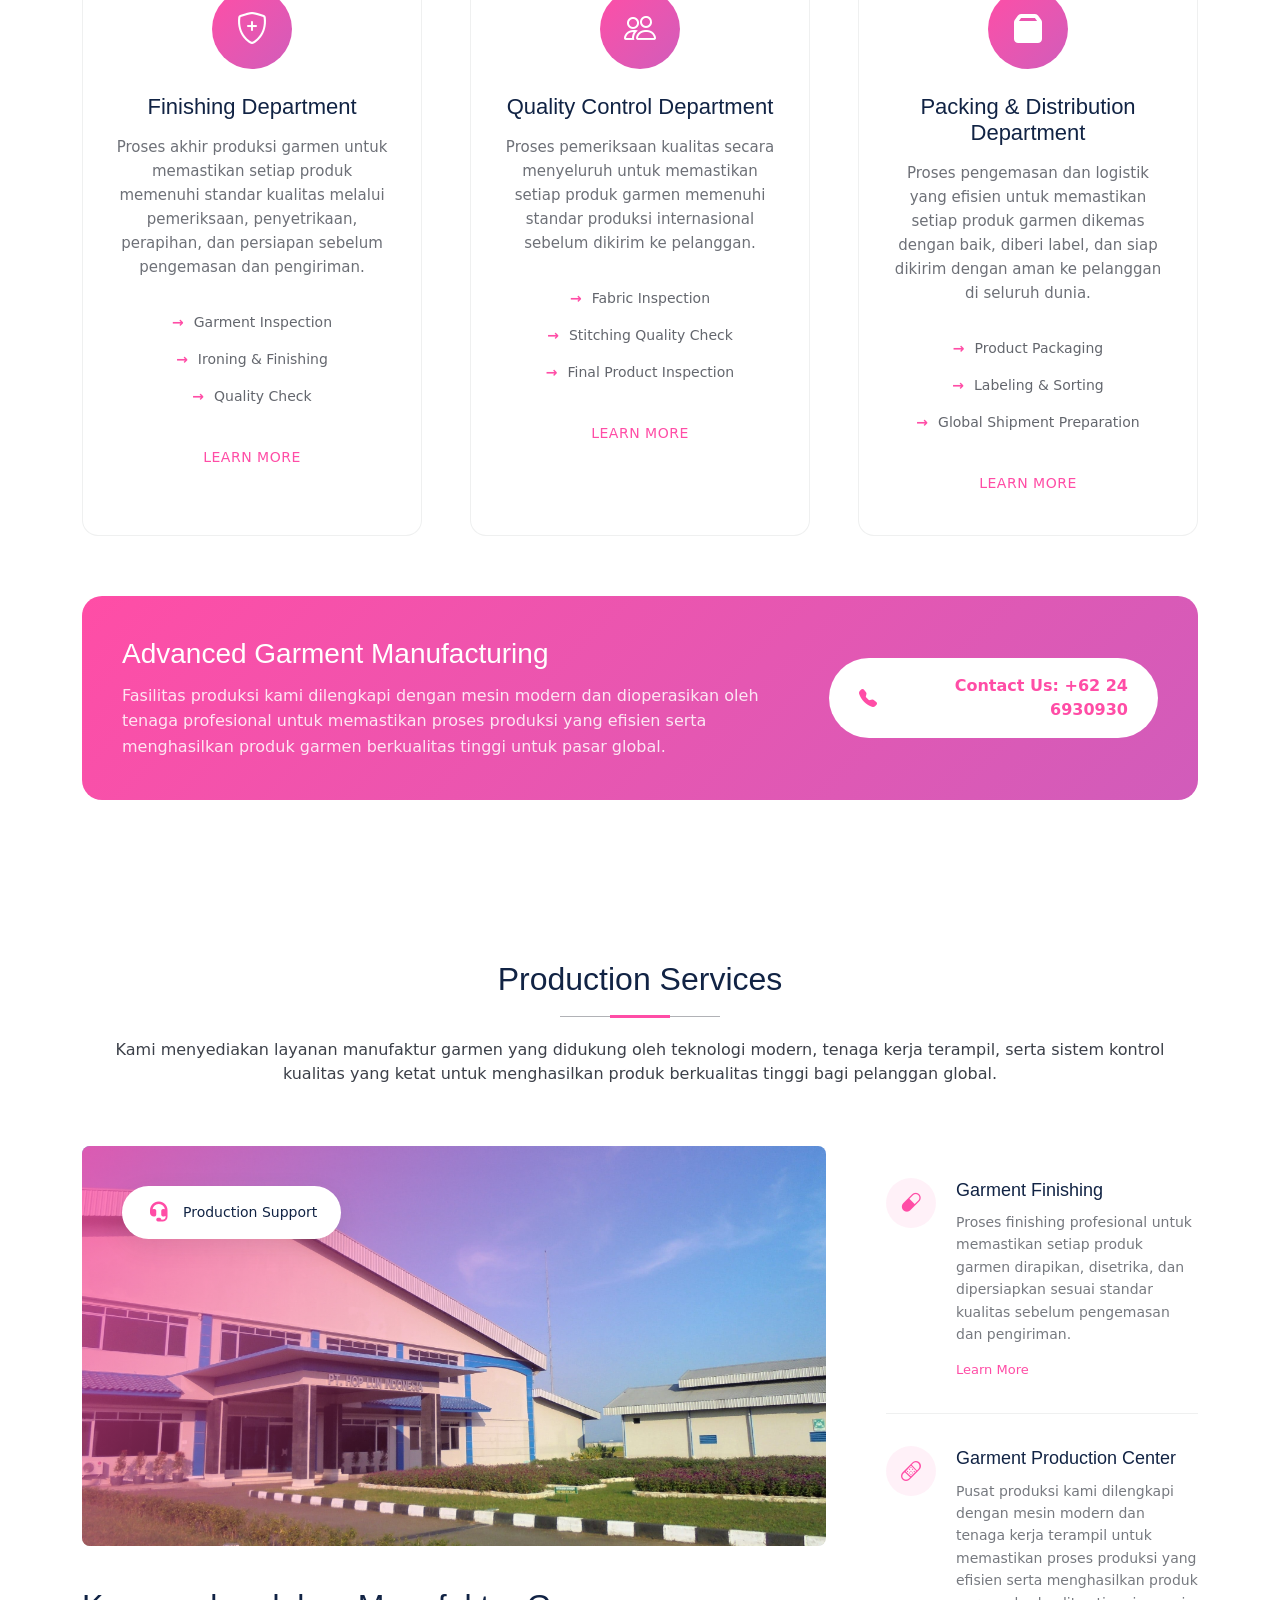
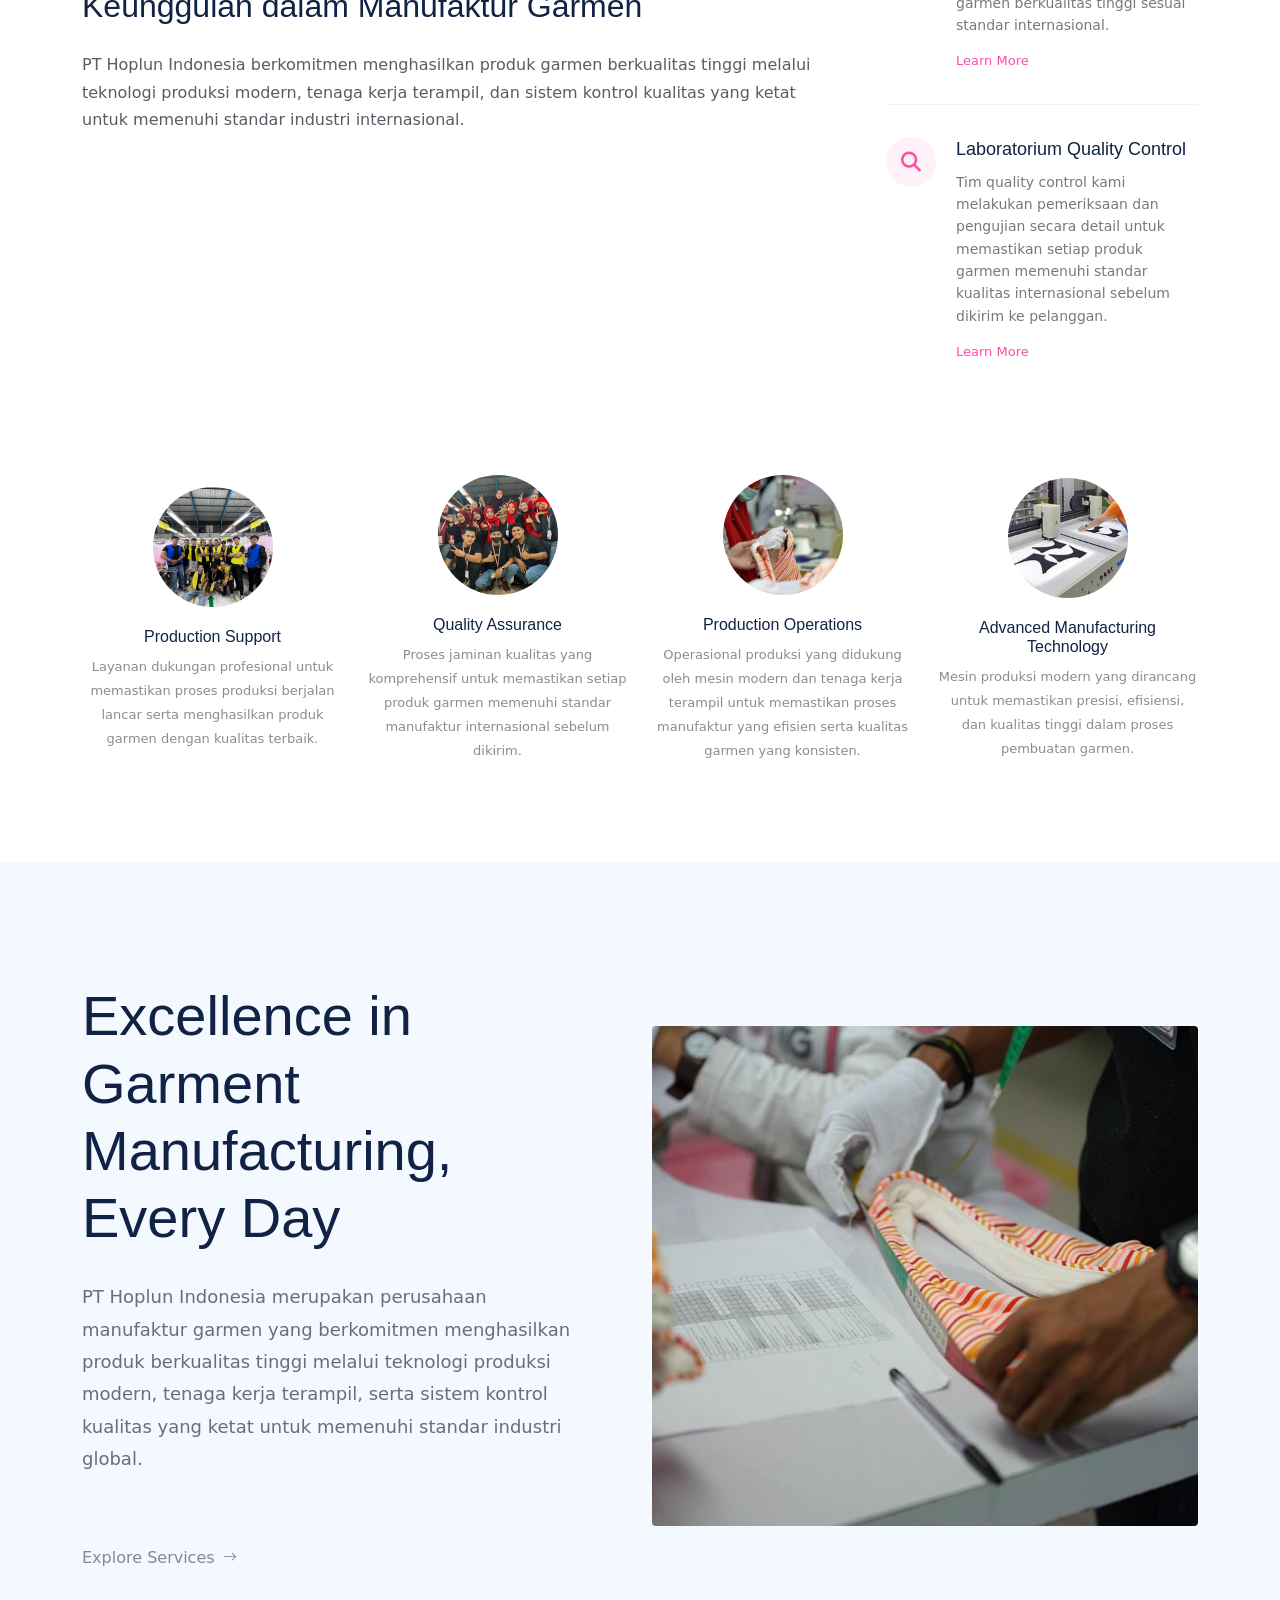
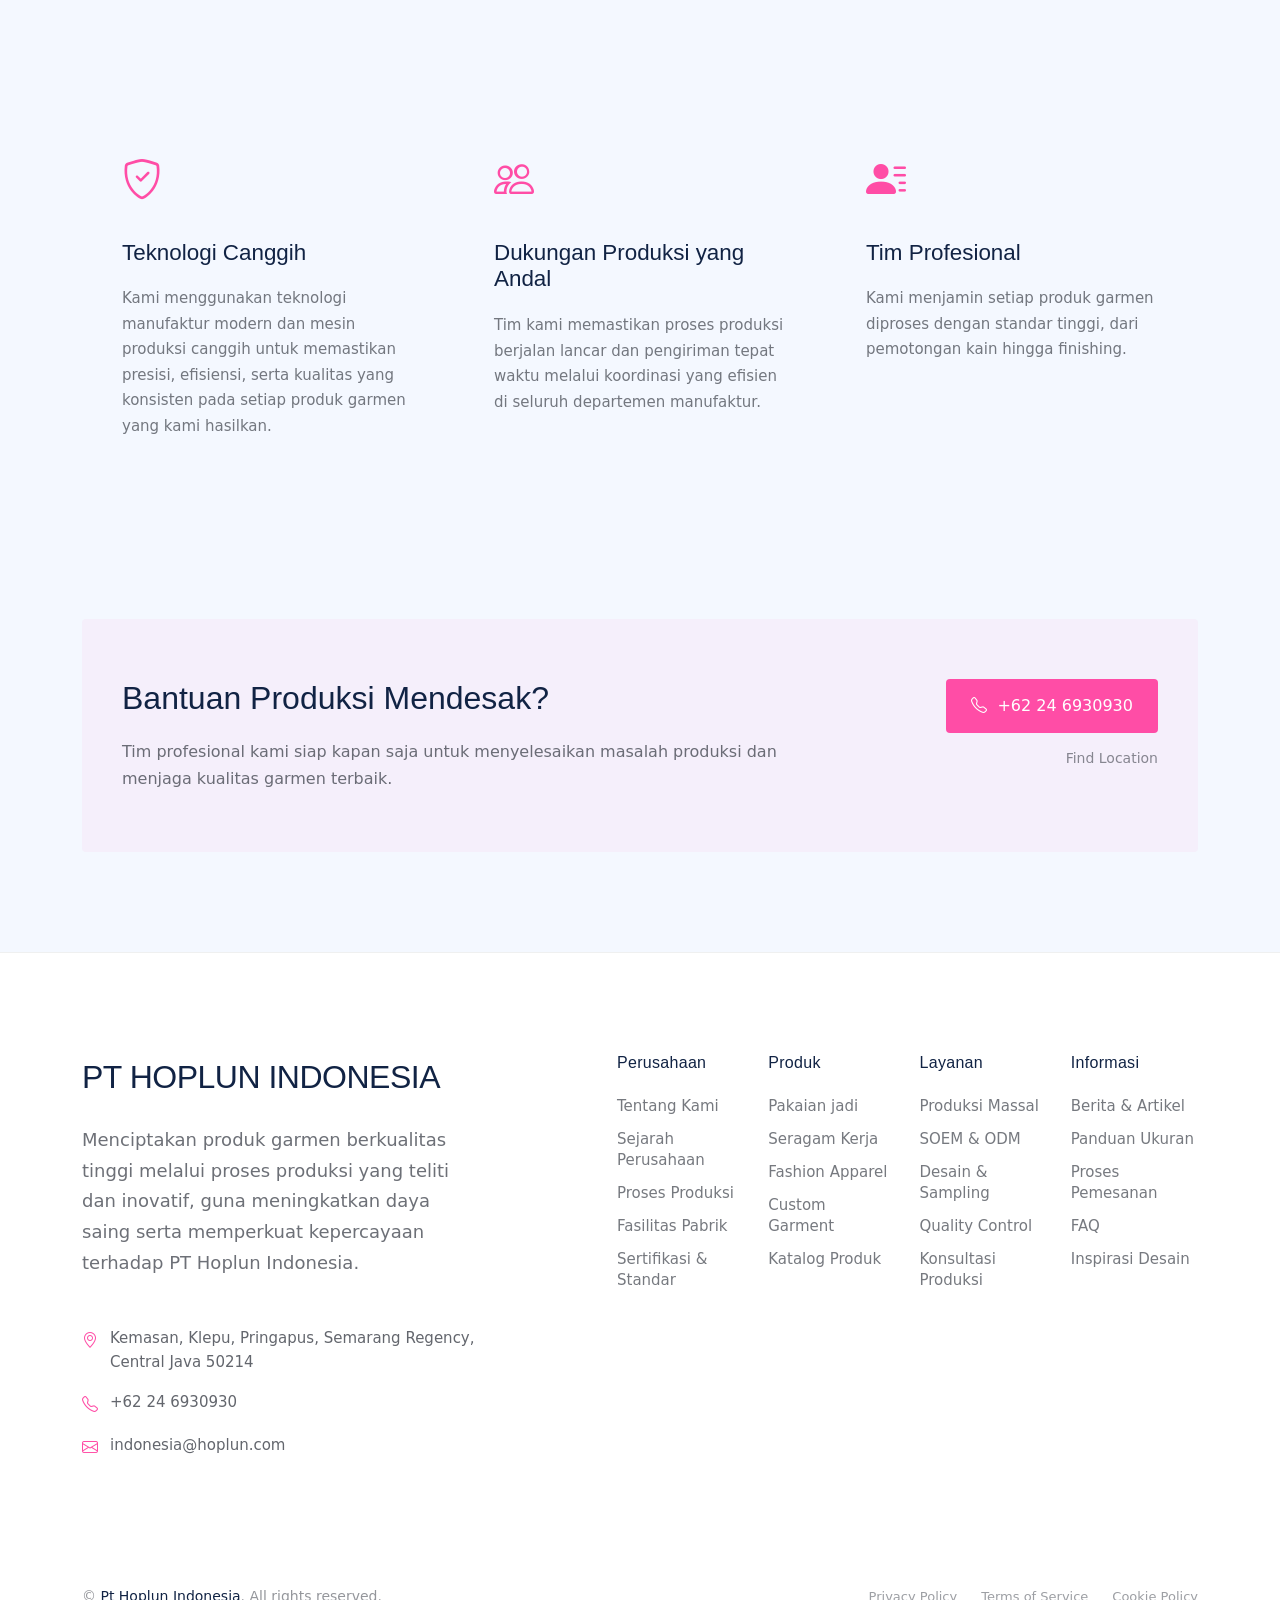
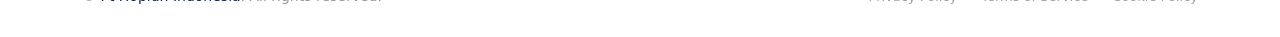
==== commit 42444ff0: "google search console" ====
--- a/index.html
+++ b/index.html
@@ -7,6 +7,7 @@
   <title> PT Hoplun Indonesia </title>
   <meta name="description" content="PT Hoplun Indonesia adalah perusahaan manufaktur garmen dengan teknologi produksi modern, tenaga kerja profesional, dan standar kualitas internasional.">
   <meta name="keywords" content="">
+  <meta name="google-site-verification" content="Ftwo2fBxYKGf37GmdyuKOFGdaylX7tJW75UfCVngIwc" />
 
   <!-- Favicons -->
   <link rel="icon" type="image/png" href="./assets/img/hoplunlogo.png">
@@ -799,4 +800,4 @@
 
 </body>
 
-</html>+</html>
--- a/assets/css/main.css
+++ b/assets/css/main.css
@@ -0,0 +1,6230 @@
+/**
+<!-- =======================================================
+  Template Name: PT Hoplun Indonesia
+  Company: PT Hoplun Indonesia Garment Factory
+  Version: 1.0
+  Author: Ibnu Wahab
+======================================================== -->
+*/
+
+@charset "UTF-8";
+
+/*--------------------------------------------------------------
+# Font & Color Variables
+# Help: https://bootstrapmade.com/color-system/
+--------------------------------------------------------------*/
+/* Fonts */
+:root {
+  --default-font: "Roboto",  system-ui, -apple-system, "Segoe UI", Roboto, "Helvetica Neue", Arial, "Noto Sans", "Liberation Sans", sans-serif, "Apple Color Emoji", "Segoe UI Emoji", "Segoe UI Symbol", "Noto Color Emoji";
+  --heading-font: "Montserrat",  sans-serif;
+  --nav-font: "Lato",  sans-serif;
+}
+
+/* Global Colors - The following color variables are used throughout the website. Updating them here will change the color scheme of the entire website */
+:root { 
+  --background-color: #ffffff; /* Background color for the entire website, including individual sections */
+  --default-color: #3c4049; /* Default color used for the majority of the text content across the entire website */
+  --heading-color: #112344; /* Color for headings, subheadings and title throughout the website */
+  --accent-color: #ff4da6; /* Accent color that represents your brand on the website. It's used for buttons, links, and other elements that need to stand out */
+  --surface-color: #ffffff; /* The surface color is used as a background of boxed elements within sections, such as cards, icon boxes, or other elements that require a visual separation from the global background. */
+  --contrast-color: #ffffff; /* Contrast color for text, ensuring readability against backgrounds of accent, heading, or default colors. */
+}
+
+/* Nav Menu Colors - The following color variables are used specifically for the navigation menu. They are separate from the global colors to allow for more customization options */
+:root {
+  --nav-color: #3c4049;  /* The default color of the main navmenu links */
+  --nav-hover-color: #ff4da6; /* Applied to main navmenu links when they are hovered over or active */
+  --nav-mobile-background-color: #ffffff; /* Used as the background color for mobile navigation menu */
+  --nav-dropdown-background-color: #ffffff; /* Used as the background color for dropdown items that appear when hovering over primary navigation items */
+  --nav-dropdown-color: #3c4049; /* Used for navigation links of the dropdown items in the navigation menu. */
+  --nav-dropdown-hover-color: #ff4da6; /* Similar to --nav-hover-color, this color is applied to dropdown navigation links when they are hovered over. */
+}
+
+/* Color Presets - These classes override global colors when applied to any section or element, providing reuse of the sam color scheme. */
+
+.light-background {
+  --background-color: #f4f8ff;
+  --surface-color: #ffffff;
+}
+
+.dark-background {
+  --background-color: #021418;
+  --default-color: #ffffff;
+  --heading-color: #ffffff;
+  --surface-color: #11262a;
+  --contrast-color: #ffffff;
+}
+
+/* Smooth scroll */
+:root {
+  scroll-behavior: smooth;
+}
+
+/*--------------------------------------------------------------
+# General Styling & Shared Classes
+--------------------------------------------------------------*/
+body {
+  color: var(--default-color);
+  background-color: var(--background-color);
+  font-family: var(--default-font);
+}
+
+a {
+  color: var(--accent-color);
+  text-decoration: none;
+  transition: 0.3s;
+}
+
+a:hover {
+  .text-light-soft {
+  color: var(--contrast-color);
+  color: color-mix(in srgb, var(--contrast-color), transparent 40%);
+}
+}
+
+h1,
+h2,
+h3,
+h4,
+h5,
+h6 {
+  color: var(--heading-color);
+  font-family: var(--heading-font);
+}
+
+/* PHP Email Form Messages
+------------------------------*/
+.php-email-form .error-message {
+  display: none;
+  background: #df1529;
+  color: #ffffff;
+  text-align: left;
+  padding: 15px;
+  margin-bottom: 24px;
+  font-weight: 600;
+}
+
+.php-email-form .sent-message {
+  display: none;
+  color: #ffffff;
+  background: #059652;
+  text-align: center;
+  padding: 15px;
+  margin-bottom: 24px;
+  font-weight: 600;
+}
+
+.php-email-form .loading {
+  display: none;
+  background: var(--surface-color);
+  text-align: center;
+  padding: 15px;
+  margin-bottom: 24px;
+}
+
+.php-email-form .loading:before {
+  content: "";
+  display: inline-block;
+  border-radius: 50%;
+  width: 24px;
+  height: 24px;
+  margin: 0 10px -6px 0;
+  border: 3px solid var(--accent-color);
+  border-top-color: var(--surface-color);
+  animation: php-email-form-loading 1s linear infinite;
+}
+
+@keyframes php-email-form-loading {
+  0% {
+    transform: rotate(0deg);
+  }
+
+  100% {
+    transform: rotate(360deg);
+  }
+}
+
+/*--------------------------------------------------------------
+# Global Header
+--------------------------------------------------------------*/
+.header {
+  --background-color: rgba(255, 255, 255, 0);
+  color: var(--default-color);
+  transition: all 0.5s;
+  z-index: 997;
+  background-color: var(--background-color);
+  box-shadow: 0px 0 18px rgba(0, 0, 0, 0.1);
+}
+
+.header .topbar {
+  background-color: var(--accent-color);
+  height: 40px;
+  padding: 0;
+  font-size: 14px;
+  transition: all 0.5s;
+}
+
+.header .topbar .contact-info i {
+  font-style: normal;
+  color: var(--contrast-color);
+}
+
+.header .topbar .contact-info i a,
+.header .topbar .contact-info i span {
+  padding-left: 5px;
+  color: var(--contrast-color);
+}
+
+@media (max-width: 575px) {
+
+  .header .topbar .contact-info i a,
+  .header .topbar .contact-info i span {
+    font-size: 13px;
+  }
+}
+
+.header .topbar .contact-info i a {
+  line-height: 0;
+  transition: 0.3s;
+}
+
+.header .topbar .contact-info i a:hover {
+  color: var(--contrast-color);
+  text-decoration: underline;
+}
+
+.header .topbar .social-links a {
+  color: var(--contrast-color);
+  color: color-mix(in srgb, var(--contrast-color), transparent 40%);
+  line-height: 0;
+  transition: 0.3s;
+  margin-left: 20px;
+}
+
+.header .topbar .social-links a:hover {
+  color: var(--contrast-color);
+}
+
+.header .branding {
+  min-height: 60px;
+  padding: 10px 0;
+}
+
+.header .logo {
+  line-height: 1;
+}
+
+.header .logo img {
+  max-height: 36px;
+  margin-right: 8px;
+}
+
+.header .logo h1 {
+  font-size: 30px;
+  margin: 0;
+  font-weight: 600;
+  color: var(--heading-color);
+}
+
+.scrolled .header .topbar {
+  height: 0;
+  visibility: hidden;
+  overflow: hidden;
+}
+
+/* Global Header on Scroll
+------------------------------*/
+.scrolled .header {
+  --background-color: #ffffff;
+}
+
+/*--------------------------------------------------------------
+# Navigation Menu
+--------------------------------------------------------------*/
+/* Desktop Navigation */
+@media (min-width: 1200px) {
+  .navmenu {
+    padding: 0;
+  }
+
+  .navmenu ul {
+    margin: 0;
+    padding: 0;
+    display: flex;
+    list-style: none;
+    align-items: center;
+  }
+
+  .navmenu li {
+    position: relative;
+  }
+
+  .navmenu>ul>li {
+    white-space: nowrap;
+    padding: 15px 14px;
+  }
+
+  .navmenu>ul>li:last-child {
+    padding-right: 0;
+  }
+
+  .navmenu a,
+  .navmenu a:focus {
+    color: var(--nav-color);
+    font-size: 15px;
+    padding: 0 2px;
+    font-family: var(--nav-font);
+    font-weight: 500;
+    display: flex;
+    align-items: center;
+    justify-content: space-between;
+    white-space: nowrap;
+    transition: 0.3s;
+    position: relative;
+  }
+
+  .navmenu a i,
+  .navmenu a:focus i {
+    font-size: 12px;
+    line-height: 0;
+    margin-left: 5px;
+    transition: 0.3s;
+  }
+
+  .navmenu>ul>li>a:before {
+    content: "";
+    position: absolute;
+    width: 100%;
+    height: 2px;
+    bottom: -6px;
+    left: 0;
+    background-color: var(--accent-color);
+    visibility: hidden;
+    width: 0px;
+    transition: all 0.3s ease-in-out 0s;
+  }
+
+  .navmenu a:hover:before,
+  .navmenu li:hover>a:before,
+  .navmenu .active:before {
+    visibility: visible;
+    width: 100%;
+  }
+
+  .navmenu li:hover>a,
+  .navmenu .active,
+  .navmenu .active:focus {
+    color: var(--nav-hover-color);
+  }
+
+  .navmenu .dropdown ul {
+    margin: 0;
+    padding: 10px 0;
+    background: var(--nav-dropdown-background-color);
+    display: block;
+    position: absolute;
+    visibility: hidden;
+    left: 14px;
+    top: 130%;
+    opacity: 0;
+    transition: 0.3s;
+    border-radius: 4px;
+    z-index: 99;
+    box-shadow: 0px 0px 30px rgba(0, 0, 0, 0.1);
+  }
+
+  .navmenu .dropdown ul li {
+    min-width: 200px;
+  }
+
+  .navmenu .dropdown ul a {
+    padding: 10px 20px;
+    font-size: 15px;
+    text-transform: none;
+    color: var(--nav-dropdown-color);
+  }
+
+  .navmenu .dropdown ul a i {
+    font-size: 12px;
+  }
+
+  .navmenu .dropdown ul a:hover,
+  .navmenu .dropdown ul .active:hover,
+  .navmenu .dropdown ul li:hover>a {
+    color: var(--nav-dropdown-hover-color);
+  }
+
+  .navmenu .dropdown:hover>ul {
+    opacity: 1;
+    top: 100%;
+    visibility: visible;
+  }
+
+  .navmenu .dropdown .dropdown ul {
+    top: 0;
+    left: -90%;
+    visibility: hidden;
+  }
+
+  .navmenu .dropdown .dropdown:hover>ul {
+    opacity: 1;
+    top: 0;
+    left: -100%;
+    visibility: visible;
+  }
+}
+
+/* Mobile Navigation */
+@media (max-width: 1199px) {
+  .mobile-nav-toggle {
+    color: var(--nav-color);
+    font-size: 28px;
+    line-height: 0;
+    margin-right: 10px;
+    cursor: pointer;
+    transition: color 0.3s;
+  }
+
+  .navmenu {
+    padding: 0;
+    z-index: 9997;
+  }
+
+  .navmenu ul {
+    display: none;
+    list-style: none;
+    position: absolute;
+    inset: 60px 20px 20px 20px;
+    padding: 10px 0;
+    margin: 0;
+    border-radius: 6px;
+    background-color: var(--nav-mobile-background-color);
+    border: 1px solid color-mix(in srgb, var(--default-color), transparent 90%);
+    box-shadow: none;
+    overflow-y: auto;
+    transition: 0.3s;
+    z-index: 9998;
+  }
+
+  .navmenu a,
+  .navmenu a:focus {
+    color: var(--nav-dropdown-color);
+    padding: 10px 20px;
+    font-family: var(--nav-font);
+    font-size: 17px;
+    font-weight: 500;
+    display: flex;
+    align-items: center;
+    justify-content: space-between;
+    white-space: nowrap;
+    transition: 0.3s;
+  }
+
+  .navmenu a i,
+  .navmenu a:focus i {
+    font-size: 12px;
+    line-height: 0;
+    margin-left: 5px;
+    width: 30px;
+    height: 30px;
+    display: flex;
+    align-items: center;
+    justify-content: center;
+    border-radius: 50%;
+    transition: 0.3s;
+    background-color: color-mix(in srgb, var(--accent-color), transparent 90%);
+  }
+
+  .navmenu a i:hover,
+  .navmenu a:focus i:hover {
+    background-color: var(--accent-color);
+    color: var(--contrast-color);
+  }
+
+  .navmenu a:hover,
+  .navmenu .active,
+  .navmenu .active:focus {
+    color: var(--nav-dropdown-hover-color);
+  }
+
+  .navmenu .active i,
+  .navmenu .active:focus i {
+    background-color: var(--accent-color);
+    color: var(--contrast-color);
+    transform: rotate(180deg);
+  }
+
+  .navmenu .dropdown ul {
+    position: static;
+    display: none;
+    z-index: 99;
+    padding: 10px 0;
+    margin: 10px 20px;
+    background-color: var(--nav-dropdown-background-color);
+    transition: all 0.5s ease-in-out;
+  }
+
+  .navmenu .dropdown ul ul {
+    background-color: rgba(33, 37, 41, 0.1);
+  }
+
+  .navmenu .dropdown>.dropdown-active {
+    display: block;
+    background-color: rgba(33, 37, 41, 0.03);
+  }
+
+  .mobile-nav-active {
+    overflow: hidden;
+  }
+
+  .mobile-nav-active .mobile-nav-toggle {
+    color: #fff;
+    position: absolute;
+    font-size: 32px;
+    top: 15px;
+    right: 15px;
+    margin-right: 0;
+    z-index: 9999;
+  }
+
+  .mobile-nav-active .navmenu {
+    position: fixed;
+    overflow: hidden;
+    inset: 0;
+    background: rgba(33, 37, 41, 0.8);
+    transition: 0.3s;
+  }
+
+  .mobile-nav-active .navmenu>ul {
+    display: block;
+  }
+}
+
+/*--------------------------------------------------------------
+# Global Footer
+--------------------------------------------------------------*/
+.footer-16 {
+  background: var(--background-color);
+  color: var(--default-color);
+  font-size: 15px;
+  padding: 100px 0 0;
+  border-top: 1px solid color-mix(in srgb, var(--default-color), transparent 92%);
+}
+
+.footer-16 .footer-main {
+  margin-bottom: 80px;
+}
+
+.footer-16 .brand-section .logo {
+  text-decoration: none;
+}
+
+.footer-16 .brand-section .logo .sitename {
+  font-family: var(--heading-font);
+  font-size: 32px;
+  font-weight: 300;
+  color: var(--heading-color);
+  letter-spacing: -0.5px;
+}
+
+.footer-16 .brand-section .brand-description {
+  font-size: 18px;
+  line-height: 1.7;
+  color: color-mix(in srgb, var(--default-color), transparent 25%);
+  font-weight: 300;
+  max-width: 380px;
+  margin: 0;
+}
+
+.footer-16 .brand-section .contact-info .contact-item {
+  display: flex;
+  align-items: flex-start;
+  margin-bottom: 16px;
+  font-size: 15px;
+  color: color-mix(in srgb, var(--default-color), transparent 20%);
+}
+
+.footer-16 .brand-section .contact-info .contact-item i {
+  font-size: 16px;
+  color: var(--accent-color);
+  margin-right: 12px;
+  margin-top: 3px;
+  flex-shrink: 0;
+}
+
+.footer-16 .brand-section .contact-info .contact-item span {
+  line-height: 1.6;
+}
+
+.footer-16 .footer-nav-wrapper {
+  padding-left: 60px;
+}
+
+@media (max-width: 991px) {
+  .footer-16 .footer-nav-wrapper {
+    padding-left: 0;
+    margin-top: 50px;
+  }
+}
+
+.footer-16 .nav-column {
+  margin-bottom: 40px;
+}
+
+.footer-16 .nav-column h6 {
+  font-family: var(--heading-font);
+  font-size: 16px;
+  font-weight: 400;
+  color: var(--heading-color);
+  margin-bottom: 24px;
+  letter-spacing: 0.3px;
+}
+
+.footer-16 .nav-column .footer-nav {
+  display: flex;
+  flex-direction: column;
+  gap: 12px;
+}
+
+.footer-16 .nav-column .footer-nav a {
+  color: color-mix(in srgb, var(--default-color), transparent 30%);
+  text-decoration: none;
+  font-size: 15px;
+  font-weight: 300;
+  transition: all 0.3s ease;
+  line-height: 1.4;
+}
+
+.footer-16 .nav-column .footer-nav a:hover {
+  color: var(--accent-color);
+  transform: translateX(4px);
+}
+
+.footer-16 .footer-social {
+  padding: 50px 0;
+  border-top: 1px solid color-mix(in srgb, var(--default-color), transparent 94%);
+  border-bottom: 1px solid color-mix(in srgb, var(--default-color), transparent 94%);
+}
+
+.footer-16 .footer-social .newsletter-section h5 {
+  font-family: var(--heading-font);
+  font-size: 20px;
+  font-weight: 300;
+  color: var(--heading-color);
+  margin-bottom: 12px;
+  letter-spacing: -0.2px;
+}
+
+.footer-16 .footer-social .newsletter-section p {
+  font-size: 16px;
+  color: color-mix(in srgb, var(--default-color), transparent 35%);
+  margin: 0;
+  line-height: 1.6;
+  max-width: 340px;
+}
+
+.footer-16 .footer-social .social-section {
+  display: flex;
+  justify-content: flex-end;
+}
+
+@media (max-width: 991px) {
+  .footer-16 .footer-social .social-section {
+    justify-content: flex-start;
+    margin-top: 30px;
+  }
+}
+
+.footer-16 .footer-social .social-links {
+  display: flex;
+  gap: 32px;
+  align-items: center;
+}
+
+@media (max-width: 576px) {
+  .footer-16 .footer-social .social-links {
+    gap: 20px;
+    flex-wrap: wrap;
+  }
+}
+
+.footer-16 .footer-social .social-links .social-link {
+  display: flex;
+  align-items: center;
+  gap: 8px;
+  text-decoration: none;
+  color: color-mix(in srgb, var(--default-color), transparent 40%);
+  font-size: 14px;
+  font-weight: 400;
+  transition: all 0.3s ease;
+}
+
+.footer-16 .footer-social .social-links .social-link i {
+  font-size: 18px;
+  transition: all 0.3s ease;
+}
+
+.footer-16 .footer-social .social-links .social-link span {
+  transition: all 0.3s ease;
+}
+
+.footer-16 .footer-social .social-links .social-link:hover {
+  color: var(--accent-color);
+  transform: translateY(-2px);
+}
+
+.footer-16 .footer-social .social-links .social-link:hover i {
+  transform: scale(1.1);
+}
+
+.footer-16 .footer-bottom {
+  padding: 30px 0;
+}
+
+.footer-16 .footer-bottom .copyright p {
+  margin: 0;
+  font-size: 14px;
+  color: color-mix(in srgb, var(--default-color), transparent 45%);
+  font-weight: 300;
+}
+
+.footer-16 .footer-bottom .copyright p .sitename {
+  color: var(--heading-color);
+  font-weight: 400;
+}
+
+.footer-16 .footer-bottom .legal-links {
+  display: flex;
+  align-items: center;
+  justify-content: flex-end;
+  gap: 24px;
+}
+
+@media (max-width: 991px) {
+  .footer-16 .footer-bottom .legal-links {
+    justify-content: flex-start;
+    margin-top: 20px;
+    flex-wrap: wrap;
+  }
+}
+
+.footer-16 .footer-bottom .legal-links a {
+  font-size: 13px;
+  color: color-mix(in srgb, var(--default-color), transparent 50%);
+  text-decoration: none;
+  font-weight: 300;
+  transition: color 0.3s ease;
+}
+
+.footer-16 .footer-bottom .legal-links a:hover {
+  color: var(--accent-color);
+}
+
+.footer-16 .footer-bottom .legal-links .credits {
+  font-size: 12px;
+  color: color-mix(in srgb, var(--default-color), transparent 60%);
+  margin-left: 8px;
+  padding-left: 24px;
+  border-left: 1px solid color-mix(in srgb, var(--default-color), transparent 90%);
+}
+
+@media (max-width: 576px) {
+  .footer-16 .footer-bottom .legal-links .credits {
+    margin-left: 0;
+    padding-left: 0;
+    border-left: none;
+    width: 100%;
+    margin-top: 12px;
+  }
+}
+
+.footer-16 .footer-bottom .legal-links .credits a {
+  color: var(--accent-color);
+  font-size: 12px;
+}
+
+.footer-16 .footer-bottom .legal-links .credits a:hover {
+  text-decoration: underline;
+}
+
+@media (max-width: 768px) {
+  .footer-16 {
+    padding: 70px 0 0;
+  }
+
+  .footer-16 .brand-section {
+    text-align: center;
+    margin-bottom: 50px;
+  }
+
+  .footer-16 .brand-section .brand-description {
+    max-width: none;
+  }
+
+  .footer-16 .brand-section .contact-info {
+    text-align: left;
+    display: inline-block;
+  }
+
+  .footer-16 .footer-nav-wrapper .nav-column {
+    text-align: left;
+  }
+
+  .footer-16 .footer-nav-wrapper .nav-column h6 {
+    margin-bottom: 16px;
+  }
+
+  .footer-16 .footer-nav-wrapper .nav-column .footer-nav {
+    gap: 10px;
+  }
+
+  .footer-16 .footer-social {
+    text-align: center;
+  }
+
+  .footer-16 .footer-social .newsletter-section p {
+    max-width: none;
+  }
+
+  .footer-16 .footer-social .social-links {
+    justify-content: center;
+  }
+
+  .footer-16 .footer-bottom {
+    text-align: center;
+  }
+
+  .footer-16 .footer-bottom .legal-links {
+    justify-content: center;
+  }
+}
+
+/*--------------------------------------------------------------
+# Preloader
+--------------------------------------------------------------*/
+#preloader {
+  position: fixed;
+  inset: 0;
+  z-index: 9999;
+  overflow: hidden;
+  background-color: var(--background-color);
+  transition: all 0.6s ease-out;
+  width: 100%;
+  height: 100vh;
+}
+
+#preloader:before,
+#preloader:after {
+  content: "";
+  position: absolute;
+  border: 4px solid var(--accent-color);
+  border-radius: 50%;
+  animation: animate-preloader 2s cubic-bezier(0, 0.2, 0.8, 1) infinite;
+}
+
+#preloader:after {
+  animation-delay: -0.5s;
+}
+
+@keyframes animate-preloader {
+  0% {
+    width: 10px;
+    height: 10px;
+    top: calc(50% - 5px);
+    left: calc(50% - 5px);
+    opacity: 1;
+  }
+
+  100% {
+    width: 72px;
+    height: 72px;
+    top: calc(50% - 36px);
+    left: calc(50% - 36px);
+    opacity: 0;
+  }
+}
+
+/*--------------------------------------------------------------
+# Scroll Top Button
+--------------------------------------------------------------*/
+.scroll-top {
+  position: fixed;
+  visibility: hidden;
+  opacity: 0;
+  right: 15px;
+  bottom: -15px;
+  z-index: 99999;
+  background-color: var(--accent-color);
+  width: 44px;
+  height: 44px;
+  border-radius: 50px;
+  transition: all 0.4s;
+}
+
+.scroll-top i {
+  font-size: 24px;
+  color: var(--contrast-color);
+  line-height: 0;
+}
+
+.scroll-top:hover {
+  background-color: color-mix(in srgb, var(--accent-color), transparent 20%);
+  color: var(--contrast-color);
+}
+
+.scroll-top.active {
+  visibility: visible;
+  opacity: 1;
+  bottom: 15px;
+}
+
+/*--------------------------------------------------------------
+# Disable aos animation delay on mobile devices
+--------------------------------------------------------------*/
+@media screen and (max-width: 768px) {
+  [data-aos-delay] {
+    transition-delay: 0 !important;
+  }
+}
+
+/*--------------------------------------------------------------
+# Global Page Titles & Breadcrumbs
+--------------------------------------------------------------*/
+.page-title {
+  color: var(--default-color);
+  background-color: var(--background-color);
+  position: relative;
+  padding-top: 100px;
+}
+
+.page-title .heading {
+  padding: 80px 0;
+}
+
+.page-title .heading h1 {
+  font-size: 38px;
+  font-weight: 500;
+}
+
+.page-title nav {
+  background-color: color-mix(in srgb, var(--default-color), transparent 96%);
+  padding: 20px 0;
+}
+
+.page-title nav ol {
+  display: flex;
+  flex-wrap: wrap;
+  list-style: none;
+  padding: 0;
+  margin: 0;
+  font-size: 16px;
+  font-weight: 400;
+}
+
+.page-title nav ol li+li {
+  padding-left: 10px;
+}
+
+.page-title nav ol li+li::before {
+  content: "/";
+  display: inline-block;
+  padding-right: 10px;
+  color: color-mix(in srgb, var(--default-color), transparent 70%);
+}
+
+/*--------------------------------------------------------------
+# Global Sections
+--------------------------------------------------------------*/
+section,
+.section {
+  color: var(--default-color);
+  background-color: var(--background-color);
+  padding: 60px 0;
+  scroll-margin-top: 90px;
+  overflow: clip;
+}
+
+@media (max-width: 1199px) {
+
+  section,
+  .section {
+    scroll-margin-top: 66px;
+  }
+}
+
+/*--------------------------------------------------------------
+# Global Section Titles
+--------------------------------------------------------------*/
+.section-title {
+  text-align: center;
+  padding-bottom: 60px;
+  position: relative;
+}
+
+.section-title h2 {
+  font-size: 32px;
+  font-weight: 500;
+  margin-bottom: 20px;
+  padding-bottom: 20px;
+  position: relative;
+}
+
+.section-title h2:before {
+  content: "";
+  position: absolute;
+  display: block;
+  width: 160px;
+  height: 1px;
+  background: color-mix(in srgb, var(--default-color), transparent 60%);
+  left: 0;
+  right: 0;
+  bottom: 1px;
+  margin: auto;
+}
+
+.section-title h2::after {
+  content: "";
+  position: absolute;
+  display: block;
+  width: 60px;
+  height: 3px;
+  background: var(--accent-color);
+  left: 0;
+  right: 0;
+  bottom: 0;
+  margin: auto;
+}
+
+.section-title p {
+  margin-bottom: 0;
+}
+
+/*--------------------------------------------------------------
+# Hero Section
+--------------------------------------------------------------*/
+.hero {
+  position: relative;
+  min-height: 100vh;
+  display: flex;
+  align-items: center;
+  background: linear-gradient(135deg, var(--surface-color) 0%, color-mix(in srgb, var(--accent-color), transparent 95%) 100%);
+  overflow: hidden;
+}
+
+.hero::before {
+  content: "";
+  position: absolute;
+  top: 0;
+  left: 0;
+  right: 0;
+  bottom: 0;
+  background: url("../img/bg/abstract-bg-3.webp") center/cover;
+  opacity: 0.08;
+  z-index: 0;
+}
+
+.hero .container {
+  position: relative;
+  z-index: 1;
+}
+
+.hero .hero-content {
+  padding: 2rem 0;
+}
+
+.hero .hero-content .trust-badges {
+  display: flex;
+  gap: 1.5rem;
+  flex-wrap: wrap;
+}
+
+.hero .hero-content .trust-badges .badge-item {
+  display: flex;
+  align-items: center;
+  gap: 0.5rem;
+  padding: 0.5rem 1rem;
+  background: color-mix(in srgb, var(--accent-color), transparent 90%);
+  border-radius: 50px;
+  color: var(--accent-color);
+  font-size: 0.875rem;
+  font-weight: 500;
+}
+
+.hero .hero-content .trust-badges .badge-item i {
+  font-size: 1rem;
+}
+
+@media (max-width: 576px) {
+  .hero .hero-content .trust-badges {
+    gap: 0.75rem;
+  }
+
+  .hero .hero-content .trust-badges .badge-item {
+    font-size: 0.75rem;
+    padding: 0.4rem 0.8rem;
+  }
+}
+
+.hero .hero-content h1 {
+  font-size: 3.5rem;
+  font-weight: 700;
+  line-height: 1.2;
+  margin: 1.5rem 0;
+  color: var(--heading-color);
+}
+
+.hero .hero-content h1 .highlight {
+  color: var(--accent-color);
+  position: relative;
+}
+
+.hero .hero-content h1 .highlight::after {
+  content: "";
+  position: absolute;
+  bottom: 0;
+  left: 0;
+  right: 0;
+  height: 3px;
+  background: var(--accent-color);
+  border-radius: 2px;
+}
+
+@media (max-width: 992px) {
+  .hero .hero-content h1 {
+    font-size: 2.5rem;
+  }
+}
+
+@media (max-width: 576px) {
+  .hero .hero-content h1 {
+    font-size: 2rem;
+  }
+}
+
+.hero .hero-content .hero-description {
+  font-size: 1.125rem;
+  line-height: 1.7;
+  color: color-mix(in srgb, var(--default-color), transparent 20%);
+  margin-bottom: 2rem;
+  max-width: 500px;
+}
+
+.hero .hero-content .hero-stats {
+  display: flex;
+  gap: 2rem;
+}
+
+.hero .hero-content .hero-stats .stat-item {
+  text-align: left;
+}
+
+.hero .hero-content .hero-stats .stat-item h3 {
+  font-size: 2rem;
+  font-weight: 700;
+  color: var(--accent-color);
+  margin: 0;
+  line-height: 1;
+}
+
+.hero .hero-content .hero-stats .stat-item p {
+  color: color-mix(in srgb, var(--default-color), transparent 30%);
+  margin: 0.25rem 0 0 0;
+  font-size: 0.875rem;
+  font-weight: 500;
+}
+
+@media (max-width: 576px) {
+  .hero .hero-content .hero-stats {
+    gap: 1rem;
+  }
+
+  .hero .hero-content .hero-stats .stat-item h3 {
+    font-size: 1.5rem;
+  }
+}
+
+.hero .hero-content .hero-actions {
+  display: flex;
+  gap: 1rem;
+  align-items: center;
+  margin-bottom: 2rem;
+}
+
+.hero .hero-content .hero-actions .btn {
+  padding: 1rem 2rem;
+  font-weight: 600;
+  border-radius: 50px;
+  text-decoration: none;
+  display: inline-flex;
+  align-items: center;
+  transition: all 0.3s ease;
+  border: 2px solid transparent;
+}
+
+.hero .hero-content .hero-actions .btn.btn-primary {
+  background: var(--accent-color);
+  color: var(--contrast-color);
+}
+
+.hero .hero-content .hero-actions .btn.btn-primary:hover {
+  background: color-mix(in srgb, var(--accent-color), black 10%);
+  transform: translateY(-2px);
+}
+
+.hero .hero-content .hero-actions .btn.btn-outline {
+  color: var(--accent-color);
+  border-color: var(--accent-color);
+  background: transparent;
+}
+
+.hero .hero-content .hero-actions .btn.btn-outline:hover {
+  background: var(--accent-color);
+  color: var(--contrast-color);
+}
+
+@media (max-width: 576px) {
+  .hero .hero-content .hero-actions {
+    flex-direction: column;
+    align-items: stretch;
+  }
+
+  .hero .hero-content .hero-actions .btn {
+    text-align: center;
+    justify-content: center;
+  }
+}
+
+.hero .hero-content .emergency-contact {
+  display: flex;
+  align-items: center;
+  gap: 1rem;
+  padding: 1rem;
+  background: color-mix(in srgb, var(--surface-color), transparent 50%);
+  border: 1px solid color-mix(in srgb, var(--accent-color), transparent 80%);
+  border-radius: 12px;
+  -webkit-backdrop-filter: blur(10px);
+backdrop-filter: blur(10px);
+}
+
+.hero .hero-content .emergency-contact .emergency-icon {
+  width: 50px;
+  height: 50px;
+  background: var(--accent-color);
+  color: var(--contrast-color);
+  border-radius: 50%;
+  display: flex;
+  align-items: center;
+  justify-content: center;
+  font-size: 1.25rem;
+}
+
+.hero .hero-content .emergency-contact .emergency-info small {
+  display: block;
+  color: color-mix(in srgb, var(--default-color), transparent 40%);
+  font-size: 0.75rem;
+  margin-bottom: 0.25rem;
+}
+
+.hero .hero-content .emergency-contact .emergency-info strong {
+  color: var(--heading-color);
+  font-size: 1.125rem;
+  font-weight: 600;
+}
+
+.hero .hero-visual {
+  position: relative;
+  height: 600px;
+}
+
+.hero .hero-visual .main-image {
+  position: relative;
+  height: 100%;
+  border-radius: 20px;
+  overflow: hidden;
+  box-shadow: 0 20px 60px color-mix(in srgb, var(--default-color), transparent 85%);
+}
+
+.hero .hero-visual .main-image img {
+  width: 100%;
+  height: 100%;
+  object-fit: cover;
+}
+
+.hero .hero-visual .main-image .floating-card {
+  position: absolute;
+  background: var(--surface-color);
+  padding: 1.5rem;
+  border-radius: 16px;
+  box-shadow: 0 15px 40px color-mix(in srgb, var(--default-color), transparent 85%);
+  -webkit-backdrop-filter: blur(10px);
+  backdrop-filter: blur(10px);
+  border: 1px solid color-mix(in srgb, var(--default-color), transparent 90%);
+}
+
+.hero .hero-visual .main-image .floating-card.appointment-card {
+  top: 20px;
+  right: 20px;
+  display: flex;
+  align-items: center;
+  gap: 1rem;
+  min-width: 200px;
+}
+
+.hero .hero-visual .main-image .floating-card.appointment-card .card-icon {
+  width: 50px;
+  height: 50px;
+  background: color-mix(in srgb, var(--accent-color), transparent 90%);
+  color: var(--accent-color);
+  border-radius: 12px;
+  display: flex;
+  align-items: center;
+  justify-content: center;
+  font-size: 1.25rem;
+}
+
+.hero .hero-visual .main-image .floating-card.appointment-card .card-content h6 {
+  margin: 0 0 0.25rem 0;
+  color: var(--heading-color);
+  font-weight: 600;
+  font-size: 0.875rem;
+}
+
+.hero .hero-visual .main-image .floating-card.appointment-card .card-content p {
+  margin: 0 0 0.25rem 0;
+  color: var(--default-color);
+  font-weight: 600;
+  font-size: 1rem;
+}
+
+.hero .hero-visual .main-image .floating-card.appointment-card .card-content small {
+  color: color-mix(in srgb, var(--default-color), transparent 40%);
+  font-size: 0.75rem;
+}
+
+.hero .hero-visual .main-image .floating-card.rating-card {
+  bottom: 20px;
+  left: 20px;
+  text-align: center;
+  min-width: 140px;
+}
+
+.hero .hero-visual .main-image .floating-card.rating-card .rating-stars {
+  color: #ffc107;
+  margin-bottom: 0.5rem;
+}
+
+.hero .hero-visual .main-image .floating-card.rating-card .rating-stars i {
+  font-size: 1rem;
+}
+
+.hero .hero-visual .main-image .floating-card.rating-card h6 {
+  margin: 0 0 0.25rem 0;
+  color: var(--heading-color);
+  font-weight: 700;
+  font-size: 1.125rem;
+}
+
+.hero .hero-visual .main-image .floating-card.rating-card small {
+  color: color-mix(in srgb, var(--default-color), transparent 40%);
+  font-size: 0.75rem;
+}
+
+@media (max-width: 768px) {
+  .hero .hero-visual .main-image .floating-card.appointment-card {
+    right: 10px;
+    top: 10px;
+    padding: 1rem;
+    min-width: 160px;
+  }
+
+  .hero .hero-visual .main-image .floating-card.rating-card {
+    left: 10px;
+    bottom: 10px;
+    padding: 1rem;
+    min-width: 120px;
+  }
+}
+
+.hero .hero-visual .background-elements {
+  position: absolute;
+  top: 0;
+  left: 0;
+  right: 0;
+  bottom: 0;
+  z-index: -1;
+}
+
+.hero .hero-visual .background-elements .element {
+  position: absolute;
+  border-radius: 50%;
+  background: var(--accent-color);
+  opacity: 0.1;
+}
+
+.hero .hero-visual .background-elements .element.element-1 {
+  width: 200px;
+  height: 200px;
+  top: -50px;
+  left: -50px;
+  animation: float1 6s ease-in-out infinite;
+}
+
+.hero .hero-visual .background-elements .element.element-2 {
+  width: 150px;
+  height: 150px;
+  bottom: -30px;
+  right: -30px;
+  animation: float2 8s ease-in-out infinite;
+}
+
+.hero .hero-visual .background-elements .element.element-3 {
+  width: 100px;
+  height: 100px;
+  top: 50%;
+  left: -25px;
+  transform: translateY(-50%);
+  animation: float3 7s ease-in-out infinite;
+}
+
+@media (max-width: 992px) {
+  .hero .hero-visual {
+    height: 400px;
+    margin-top: 2rem;
+  }
+}
+
+@keyframes float1 {
+
+  0%,
+  100% {
+    transform: translateY(0px) rotate(0deg);
+  }
+
+  50% {
+    transform: translateY(-20px) rotate(180deg);
+  }
+}
+
+@keyframes float2 {
+
+  0%,
+  100% {
+    transform: translateY(0px) rotate(0deg);
+  }
+
+  50% {
+    transform: translateY(-15px) rotate(-180deg);
+  }
+}
+
+@keyframes float3 {
+
+  0%,
+  100% {
+    transform: translateY(-50%) rotate(0deg);
+  }
+
+  50% {
+    transform: translateY(-70%) rotate(180deg);
+  }
+}
+
+/*--------------------------------------------------------------
+# Home About Section
+--------------------------------------------------------------*/
+.home-about {
+  padding: 100px 0;
+  background-color: var(--surface-color);
+}
+
+.home-about .about-content .section-heading {
+  font-size: 2.5rem;
+  font-weight: 300;
+  line-height: 1.3;
+  margin-bottom: 1.5rem;
+}
+
+@media (max-width: 768px) {
+  .home-about .about-content .section-heading {
+    font-size: 2rem;
+  }
+}
+
+.home-about .about-content .lead-text {
+  font-size: 1.25rem;
+  font-weight: 300;
+  line-height: 1.7;
+  color: color-mix(in srgb, var(--default-color), transparent 15%);
+  margin-bottom: 1.5rem;
+}
+
+.home-about .about-content p {
+  font-size: 1.1rem;
+  line-height: 1.8;
+  color: color-mix(in srgb, var(--default-color), transparent 20%);
+  margin-bottom: 2.5rem;
+}
+
+.home-about .about-content .stats-grid {
+  display: grid;
+  grid-template-columns: repeat(3, 1fr);
+  gap: 2rem;
+  margin-bottom: 3rem;
+}
+
+@media (max-width: 576px) {
+  .home-about .about-content .stats-grid {
+    grid-template-columns: 1fr;
+    gap: 1.5rem;
+  }
+}
+
+.home-about .about-content .stats-grid .stat-item {
+  text-align: center;
+}
+
+.home-about .about-content .stats-grid .stat-item .stat-number {
+  font-size: 2.5rem;
+  font-weight: 300;
+  color: var(--accent-color);
+  display: block;
+  line-height: 1;
+}
+
+.home-about .about-content .stats-grid .stat-item .stat-number::after {
+  content: "+";
+  font-size: 1.5rem;
+  margin-left: 2px;
+}
+
+.home-about .about-content .stats-grid .stat-item .stat-label {
+  font-size: 0.95rem;
+  color: color-mix(in srgb, var(--default-color), transparent 30%);
+  margin-top: 0.5rem;
+  font-weight: 400;
+}
+
+.home-about .about-content .cta-section {
+  display: flex;
+  align-items: center;
+  gap: 2rem;
+  flex-wrap: wrap;
+}
+
+.home-about .about-content .cta-section .btn-primary {
+  background-color: var(--accent-color);
+  color: var(--contrast-color);
+  padding: 12px 30px;
+  font-size: 1rem;
+  font-weight: 400;
+  text-decoration: none;
+  border-radius: 6px;
+  transition: all 0.3s ease;
+}
+
+.home-about .about-content .cta-section .btn-primary:hover {
+  background-color: color-mix(in srgb, var(--accent-color), black 10%);
+  transform: translateY(-2px);
+  color: var(--contrast-color);
+}
+
+.home-about .about-content .cta-section .btn-secondary {
+  color: var(--heading-color);
+  text-decoration: none;
+  font-weight: 500;
+  display: flex;
+  align-items: center;
+  gap: 0.5rem;
+  transition: all 0.3s ease;
+}
+
+.home-about .about-content .cta-section .btn-secondary i {
+  font-size: 1.5rem;
+  color: var(--accent-color);
+}
+
+.home-about .about-content .cta-section .btn-secondary:hover {
+  color: var(--accent-color);
+  transform: translateX(5px);
+}
+
+.home-about .about-visual {
+  position: relative;
+}
+
+.home-about .about-visual .main-image {
+  border-radius: 8px;
+  overflow: hidden;
+  box-shadow: 0 20px 60px color-mix(in srgb, var(--default-color), transparent 85%);
+}
+
+.home-about .about-visual .main-image img {
+  width: 100%;
+  height: auto;
+  transition: transform 0.3s ease;
+}
+
+.home-about .about-visual .main-image:hover img {
+  transform: scale(1.05);
+}
+
+.home-about .about-visual .floating-card {
+  position: absolute;
+  bottom: -30px;
+  left: -30px;
+  background-color: var(--surface-color);
+  padding: 1.5rem;
+  border-radius: 8px;
+  box-shadow: 0 15px 40px color-mix(in srgb, var(--default-color), transparent 90%);
+  border: 1px solid color-mix(in srgb, var(--default-color), transparent 92%);
+}
+
+@media (max-width: 768px) {
+  .home-about .about-visual .floating-card {
+    position: static;
+    margin-top: 2rem;
+    left: auto;
+    bottom: auto;
+  }
+}
+
+.home-about .about-visual .floating-card .card-content {
+  display: flex;
+  align-items: center;
+  gap: 1rem;
+}
+
+.home-about .about-visual .floating-card .card-content .icon {
+  background-color: color-mix(in srgb, var(--accent-color), transparent 90%);
+  width: 50px;
+  height: 50px;
+  border-radius: 50%;
+  display: flex;
+  align-items: center;
+  justify-content: center;
+  flex-shrink: 0;
+}
+
+.home-about .about-visual .floating-card .card-content .icon i {
+  color: var(--accent-color);
+  font-size: 1.5rem;
+}
+
+.home-about .about-visual .floating-card .card-content .card-text h4 {
+  font-size: 1rem;
+  font-weight: 600;
+  margin-bottom: 0.25rem;
+  line-height: 1.2;
+}
+
+.home-about .about-visual .floating-card .card-content .card-text p {
+  font-size: 0.875rem;
+  color: color-mix(in srgb, var(--default-color), transparent 40%);
+  margin: 0;
+  line-height: 1.4;
+}
+
+.home-about .about-visual .experience-badge {
+  position: absolute;
+  top: 20px;
+  right: -20px;
+  background-color: var(--accent-color);
+  color: var(--contrast-color);
+  padding: 1.25rem;
+  border-radius: 8px;
+  text-align: center;
+  box-shadow: 0 15px 40px color-mix(in srgb, var(--accent-color), transparent 70%);
+}
+
+@media (max-width: 768px) {
+  .home-about .about-visual .experience-badge {
+    position: static;
+    margin-bottom: 2rem;
+    right: auto;
+    top: auto;
+    display: inline-block;
+  }
+}
+
+.home-about .about-visual .experience-badge .badge-content .years {
+  display: block;
+  font-size: 1.5rem;
+  font-weight: 600;
+  line-height: 1;
+}
+
+.home-about .about-visual .experience-badge .badge-content .text {
+  display: block;
+  font-size: 0.75rem;
+  font-weight: 400;
+  margin-top: 0.25rem;
+  opacity: 0.9;
+}
+
+@media (max-width: 992px) {
+  .home-about {
+    padding: 80px 0;
+  }
+
+  .home-about .row {
+    text-align: center;
+  }
+
+  .home-about .about-content .stats-grid {
+    margin: 2rem 0;
+  }
+}
+
+/*--------------------------------------------------------------
+# Featured Departments Section
+--------------------------------------------------------------*/
+.featured-departments .specialty-card {
+  background: var(--surface-color);
+  border-radius: 20px;
+  overflow: hidden;
+  box-shadow: 0 8px 40px color-mix(in srgb, var(--default-color), transparent 92%);
+  transition: all 0.4s ease;
+  height: 100%;
+  display: flex;
+  flex-direction: column;
+}
+
+.featured-departments .specialty-card:hover {
+  transform: translateY(-8px);
+  box-shadow: 0 20px 60px color-mix(in srgb, var(--default-color), transparent 85%);
+}
+
+.featured-departments .specialty-content {
+  padding: 40px;
+  flex: 1;
+  display: flex;
+  flex-direction: column;
+}
+
+.featured-departments .specialty-meta {
+  margin-bottom: 15px;
+}
+
+.featured-departments .specialty-meta .specialty-label {
+  display: inline-block;
+  background: color-mix(in srgb, var(--accent-color), transparent 90%);
+  color: var(--accent-color);
+  font-size: 12px;
+  font-weight: 600;
+  text-transform: uppercase;
+  letter-spacing: 0.5px;
+  padding: 8px 16px;
+  border-radius: 20px;
+}
+
+.featured-departments h3 {
+  font-size: 28px;
+  font-weight: 300;
+  color: var(--heading-color);
+  margin-bottom: 20px;
+  line-height: 1.3;
+}
+
+.featured-departments .specialty-card p {
+  color: color-mix(in srgb, var(--default-color), transparent 25%);
+  font-size: 16px;
+  line-height: 1.7;
+  margin-bottom: 25px;
+  flex: 1;
+}
+
+.featured-departments .specialty-features {
+  display: flex;
+  flex-direction: column;
+  gap: 12px;
+  margin-bottom: 30px;
+}
+
+.featured-departments .specialty-features span {
+  display: flex;
+  align-items: center;
+  gap: 10px;
+  font-size: 14px;
+  color: color-mix(in srgb, var(--default-color), transparent 15%);
+}
+
+.featured-departments .specialty-features span i {
+  color: var(--accent-color);
+  font-size: 16px;
+}
+
+.featured-departments .specialty-link {
+  display: inline-flex;
+  align-items: center;
+  gap: 10px;
+  color: var(--accent-color);
+  font-weight: 400;
+  font-size: 16px;
+  text-decoration: none;
+  transition: all 0.3s ease;
+}
+
+.featured-departments .specialty-link:hover {
+  color: color-mix(in srgb, var(--accent-color), transparent 20%);
+  transform: translateX(5px);
+}
+
+.featured-departments .specialty-link i {
+  transition: transform 0.3s ease;
+}
+
+.featured-departments .specialty-link:hover i {
+  transform: translateX(3px);
+}
+
+.featured-departments .specialty-visual {
+  height: 250px;
+  position: relative;
+  overflow: hidden;
+}
+
+.featured-departments .specialty-visual img {
+  width: 100%;
+  height: 100%;
+  object-fit: cover;
+  transition: transform 0.4s ease;
+}
+
+.featured-departments .specialty-visual .visual-overlay {
+  position: absolute;
+  top: 20px;
+  right: 20px;
+  width: 50px;
+  height: 50px;
+  background: color-mix(in srgb, var(--contrast-color), transparent 10%);
+  border-radius: 50%;
+  display: flex;
+  align-items: center;
+  justify-content: center;
+  -webkit-backdrop-filter: blur(10px);
+  backdrop-filter: blur(10px);
+}
+
+.featured-departments .specialty-visual .visual-overlay i {
+  color: var(--accent-color);
+  font-size: 24px;
+}
+
+.featured-departments .specialty-card:hover .specialty-visual img {
+  transform: scale(1.08);
+}
+
+.featured-departments .department-highlight {
+  background: var(--surface-color);
+  border-radius: 16px;
+  padding: 40px 30px;
+  height: 100%;
+  text-align: center;
+  border: 1px solid color-mix(in srgb, var(--default-color), transparent 92%);
+  transition: all 0.3s ease;
+}
+
+.featured-departments .department-highlight:hover {
+  border-color: color-mix(in srgb, var(--accent-color), transparent 70%);
+  transform: translateY(-3px);
+}
+
+.featured-departments .highlight-icon {
+  width: 80px;
+  height: 80px;
+  background: linear-gradient(135deg, var(--accent-color), color-mix(in srgb, var(--accent-color), #667eea 30%));
+  border-radius: 50%;
+  display: flex;
+  align-items: center;
+  justify-content: center;
+  margin: 0 auto 25px;
+}
+
+.featured-departments .highlight-icon i {
+  color: var(--contrast-color);
+  font-size: 32px;
+}
+
+.featured-departments h4 {
+  font-size: 22px;
+  font-weight: 400;
+  color: var(--heading-color);
+  margin-bottom: 15px;
+}
+
+.featured-departments .department-highlight p {
+  color: color-mix(in srgb, var(--default-color), transparent 25%);
+  font-size: 15px;
+  line-height: 1.6;
+  margin-bottom: 25px;
+}
+
+.featured-departments .highlight-list {
+  list-style: none;
+  padding: 0;
+  margin: 0 0 30px 0;
+}
+
+.featured-departments .highlight-list li {
+  padding: 8px 0;
+  color: color-mix(in srgb, var(--default-color), transparent 20%);
+  font-size: 14px;
+  position: relative;
+}
+
+.featured-departments .highlight-list li:before {
+  content: "→";
+  color: var(--accent-color);
+  font-weight: bold;
+  margin-right: 10px;
+}
+
+.featured-departments .highlight-cta {
+  color: var(--accent-color);
+  text-decoration: none;
+  font-weight: 500;
+  font-size: 14px;
+  transition: all 0.3s ease;
+  text-transform: uppercase;
+  letter-spacing: 0.5px;
+}
+
+.featured-departments .highlight-cta:hover {
+  color: color-mix(in srgb, var(--accent-color), transparent 20%);
+}
+
+.featured-departments .emergency-banner {
+  background: linear-gradient(135deg, var(--accent-color), color-mix(in srgb, var(--accent-color), #667eea 30%));
+  border-radius: 20px;
+  padding: 40px;
+  margin-top: 60px;
+  color: var(--contrast-color);
+}
+
+.featured-departments .emergency-banner h3 {
+  color: var(--contrast-color);
+  font-size: 28px;
+  font-weight: 400;
+  margin-bottom: 10px;
+}
+
+.featured-departments .emergency-banner p {
+  color: color-mix(in srgb, var(--contrast-color), transparent 15%);
+  font-size: 16px;
+  line-height: 1.6;
+  margin-bottom: 0;
+}
+
+.featured-departments .emergency-btn {
+  display: inline-flex;
+  align-items: center;
+  gap: 12px;
+  background: var(--contrast-color);
+  color: var(--accent-color);
+  padding: 16px 30px;
+  border-radius: 50px;
+  text-decoration: none;
+  font-weight: 600;
+  font-size: 16px;
+  transition: all 0.3s ease;
+}
+
+.featured-departments .emergency-btn:hover {
+  background: color-mix(in srgb, var(--contrast-color), transparent 10%);
+  transform: translateY(-2px);
+  color: var(--accent-color);
+}
+
+.featured-departments .emergency-btn i {
+  font-size: 18px;
+}
+
+@media (max-width: 992px) {
+  .featured-departments .specialty-card {
+    flex-direction: column;
+  }
+
+  .featured-departments .specialty-visual {
+    height: 200px;
+    order: -1;
+  }
+}
+
+@media (max-width: 768px) {
+  .featured-departments .specialty-content {
+    padding: 30px 25px;
+  }
+
+  .featured-departments h3 {
+    font-size: 24px;
+  }
+
+  .featured-departments .department-highlight {
+    padding: 30px 20px;
+    text-align: center;
+  }
+
+  .featured-departments .highlight-icon {
+    width: 60px;
+    height: 60px;
+    margin-bottom: 20px;
+  }
+
+  .featured-departments .highlight-icon i {
+    font-size: 24px;
+  }
+
+  .featured-departments h4 {
+    font-size: 20px;
+  }
+
+  .featured-departments .emergency-banner {
+    padding: 30px 25px;
+    text-align: center;
+  }
+
+  .featured-departments .emergency-banner h3 {
+    font-size: 24px;
+    margin-bottom: 15px;
+  }
+
+  .featured-departments .emergency-banner .emergency-btn {
+    margin-top: 20px;
+    padding: 14px 25px;
+    font-size: 15px;
+  }
+}
+
+/*--------------------------------------------------------------
+# Featured Services Section
+--------------------------------------------------------------*/
+.featured-services {
+  padding: 100px 0;
+}
+
+.featured-services .featured-service-main {
+  height: 100%;
+  display: flex;
+  flex-direction: column;
+}
+
+.featured-services .service-image-wrapper {
+  position: relative;
+  height: 400px;
+  overflow: hidden;
+  border-radius: 8px;
+}
+
+.featured-services .service-image-wrapper img {
+  width: 100%;
+  height: 100%;
+  object-fit: cover;
+  transition: transform 0.5s ease;
+}
+
+.featured-services .service-image-wrapper:hover img {
+  transform: scale(1.02);
+}
+
+.featured-services .service-overlay {
+  position: absolute;
+  top: 0;
+  left: 0;
+  right: 0;
+  bottom: 0;
+  background: linear-gradient(135deg, color-mix(in srgb, var(--accent-color), transparent 20%) 0%, transparent 70%);
+  display: flex;
+  align-items: flex-start;
+  justify-content: flex-start;
+  padding: 40px;
+}
+
+.featured-services .service-badge {
+  background: var(--surface-color);
+  padding: 16px 24px;
+  border-radius: 50px;
+  display: flex;
+  align-items: center;
+  gap: 12px;
+  box-shadow: 0 8px 25px color-mix(in srgb, var(--default-color), transparent 90%);
+}
+
+.featured-services .service-badge i {
+  font-size: 20px;
+  color: var(--accent-color);
+}
+
+.featured-services .service-badge span {
+  font-weight: 500;
+  color: var(--heading-color);
+  font-size: 14px;
+}
+
+.featured-services .service-details {
+  padding: 40px 0 0 0;
+}
+
+.featured-services .service-details h2 {
+  font-size: 32px;
+  font-weight: 300;
+  line-height: 1.3;
+  margin-bottom: 24px;
+  color: var(--heading-color);
+}
+
+.featured-services .service-details p {
+  font-size: 16px;
+  line-height: 1.7;
+  color: color-mix(in srgb, var(--default-color), transparent 15%);
+  margin-bottom: 32px;
+}
+
+.featured-services .main-cta {
+  display: inline-flex;
+  align-items: center;
+  padding: 0;
+  color: var(--accent-color);
+  text-decoration: none;
+  font-weight: 400;
+  font-size: 16px;
+  position: relative;
+  transition: all 0.3s ease;
+}
+
+.featured-services .main-cta::after {
+  content: "";
+  position: absolute;
+  bottom: -2px;
+  left: 0;
+  width: 100%;
+  height: 1px;
+  background: var(--accent-color);
+  transition: transform 0.3s ease;
+}
+
+.featured-services .main-cta:hover {
+  color: var(--heading-color);
+}
+
+.featured-services .main-cta:hover::after {
+  transform: scaleX(1.1);
+}
+
+.featured-services .services-sidebar {
+  height: 100%;
+  display: flex;
+  flex-direction: column;
+  gap: 0;
+  padding-left: 60px;
+}
+
+.featured-services .service-item {
+  padding: 32px 0;
+  border-bottom: 1px solid color-mix(in srgb, var(--default-color), transparent 92%);
+  display: flex;
+  gap: 20px;
+  transition: all 0.3s ease;
+}
+
+.featured-services .service-item:last-child {
+  border-bottom: none;
+}
+
+.featured-services .service-item:hover {
+  transform: translateX(8px);
+}
+
+.featured-services .service-icon-wrapper {
+  width: 50px;
+  height: 50px;
+  border-radius: 50%;
+  background: color-mix(in srgb, var(--accent-color), transparent 92%);
+  display: flex;
+  align-items: center;
+  justify-content: center;
+  flex-shrink: 0;
+  transition: all 0.3s ease;
+}
+
+.featured-services .service-icon-wrapper i {
+  font-size: 20px;
+  color: var(--accent-color);
+  transition: all 0.3s ease;
+}
+
+.service-item:hover .featured-services .service-icon-wrapper {
+  background: var(--accent-color);
+  transform: scale(1.1);
+}
+
+.service-item:hover .featured-services .service-icon-wrapper i {
+  color: var(--contrast-color);
+}
+
+.featured-services .service-info {
+  flex: 1;
+}
+
+.featured-services .service-info h4 {
+  font-size: 18px;
+  font-weight: 400;
+  margin-bottom: 8px;
+  color: var(--heading-color);
+  line-height: 1.4;
+}
+
+.featured-services .service-info p {
+  font-size: 14px;
+  line-height: 1.6;
+  color: color-mix(in srgb, var(--default-color), transparent 30%);
+  margin-bottom: 12px;
+}
+
+.featured-services .service-link {
+  font-size: 13px;
+  color: var(--accent-color);
+  text-decoration: none;
+  font-weight: 500;
+  transition: all 0.3s ease;
+}
+
+.featured-services .service-link:hover {
+  color: var(--heading-color);
+}
+
+.featured-services .specialties-grid {
+  margin-top: 80px;
+}
+
+.featured-services .specialty-card {
+  text-align: center;
+  transition: transform 0.3s ease;
+}
+
+.featured-services .specialty-card:hover {
+  transform: translateY(-5px);
+}
+
+.featured-services .specialty-card:hover .specialty-image img {
+  transform: scale(1.05);
+}
+
+.featured-services .specialty-image {
+  width: 120px;
+  height: 120px;
+  border-radius: 50%;
+  overflow: hidden;
+  margin: 0 auto 20px;
+  position: relative;
+}
+
+.featured-services .specialty-image img {
+  width: 100%;
+  height: 100%;
+  object-fit: cover;
+  transition: transform 0.3s ease;
+}
+
+.featured-services .specialty-content h5 {
+  font-size: 16px;
+  font-weight: 400;
+  color: var(--heading-color);
+  margin-bottom: 8px;
+}
+
+.featured-services .specialty-content span {
+  font-size: 13px;
+  color: color-mix(in srgb, var(--default-color), transparent 40%);
+  line-height: 1.5;
+}
+
+@media (max-width: 992px) {
+  .featured-services .services-sidebar {
+    padding-left: 0;
+    margin-top: 40px;
+  }
+
+  .featured-services .service-details h2 {
+    font-size: 28px;
+  }
+}
+
+@media (max-width: 768px) {
+  .featured-services {
+    padding: 60px 0;
+  }
+
+  .featured-services .service-image-wrapper {
+    height: 280px;
+  }
+
+  .featured-services .service-overlay {
+    padding: 24px;
+  }
+
+  .featured-services .service-details {
+    padding-top: 24px;
+  }
+
+  .featured-services .service-details h2 {
+    font-size: 24px;
+  }
+
+  .featured-services .service-details p {
+    font-size: 15px;
+  }
+
+  .featured-services .service-item {
+    padding: 24px 0;
+  }
+
+  .featured-services .specialties-grid {
+    margin-top: 50px;
+  }
+
+  .featured-services .specialty-image {
+    width: 80px;
+    height: 80px;
+    margin-bottom: 16px;
+  }
+
+  .featured-services .specialty-content h5 {
+    font-size: 14px;
+  }
+
+  .featured-services .specialty-content span {
+    font-size: 12px;
+  }
+}
+
+
+/*--------------------------------------------------------------
+# Find A Doctor Section
+--------------------------------------------------------------*/
+.find-a-doctor .search-section {
+  max-width: 100%;
+  margin: 0 auto;
+}
+
+.find-a-doctor .search-section .search-title {
+  font-size: 2.5rem;
+  font-weight: 300;
+  color: var(--heading-color);
+  margin-bottom: 1rem;
+  letter-spacing: -0.02em;
+  line-height: 1.2;
+}
+
+.find-a-doctor .search-section .search-subtitle {
+  font-size: 1.125rem;
+  color: color-mix(in srgb, var(--default-color), transparent 20%);
+  margin-bottom: 3rem;
+  line-height: 1.6;
+  font-weight: 300;
+}
+
+.find-a-doctor .search-section .search-form .search-input-group {
+  display: flex;
+  align-items: stretch;
+  background: var(--surface-color);
+  border-radius: 60px;
+  padding: 8px;
+  box-shadow: 0 20px 60px color-mix(in srgb, var(--default-color), transparent 94%);
+  transition: all 0.4s ease;
+}
+
+.find-a-doctor .search-section .search-form .search-input-group:focus-within {
+  box-shadow: 0 25px 80px color-mix(in srgb, var(--accent-color), transparent 90%);
+}
+
+.find-a-doctor .search-section .search-form .input-wrapper,
+.find-a-doctor .search-section .search-form .select-wrapper {
+  position: relative;
+  flex: 1;
+  display: flex;
+  align-items: center;
+}
+
+.find-a-doctor .search-section .search-form .input-wrapper i,
+.find-a-doctor .search-section .search-form .select-wrapper i {
+  position: absolute;
+  left: 20px;
+  color: color-mix(in srgb, var(--default-color), transparent 40%);
+  font-size: 1.1rem;
+  z-index: 2;
+}
+
+.find-a-doctor .search-section .search-form .form-control,
+.find-a-doctor .search-section .search-form .form-select {
+  border: none;
+  background: transparent;
+  padding: 20px 20px 20px 50px;
+  font-size: 1rem;
+  color: var(--default-color);
+  border-radius: 0;
+}
+
+.find-a-doctor .search-section .search-form .form-control:focus,
+.find-a-doctor .search-section .search-form .form-select:focus {
+  box-shadow: none;
+  background: transparent;
+}
+
+.find-a-doctor .search-section .search-form .form-control::placeholder,
+.find-a-doctor .search-section .search-form .form-select::placeholder {
+  color: color-mix(in srgb, var(--default-color), transparent 50%);
+  font-weight: 300;
+}
+
+.find-a-doctor .search-section .search-form .search-btn {
+  background: var(--accent-color);
+  color: var(--contrast-color);
+  border: none;
+  border-radius: 50px;
+  padding: 18px 32px;
+  font-weight: 500;
+  font-size: 1rem;
+  display: flex;
+  align-items: center;
+  gap: 8px;
+  transition: all 0.3s ease;
+  white-space: nowrap;
+}
+
+.find-a-doctor .search-section .search-form .search-btn:hover {
+  background: color-mix(in srgb, var(--accent-color), black 10%);
+  transform: translateY(-2px);
+  box-shadow: 0 10px 25px color-mix(in srgb, var(--accent-color), transparent 70%);
+}
+
+.find-a-doctor .search-section .search-form .search-btn i {
+  font-size: 1.1rem;
+}
+
+.find-a-doctor .doctors-grid {
+  display: grid;
+  grid-template-columns: repeat(auto-fit, minmax(350px, 1fr));
+  gap: 2.5rem;
+  margin-top: 4rem;
+}
+
+.find-a-doctor .doctor-profile {
+  background: var(--surface-color);
+  border-radius: 24px;
+  padding: 2rem;
+  transition: all 0.4s cubic-bezier(0.4, 0, 0.2, 1);
+  border: 1px solid color-mix(in srgb, var(--default-color), transparent 95%);
+}
+
+.find-a-doctor .doctor-profile:hover {
+  transform: translateY(-8px);
+  box-shadow: 0 25px 60px color-mix(in srgb, var(--default-color), transparent 88%);
+  border-color: color-mix(in srgb, var(--accent-color), transparent 80%);
+}
+
+.find-a-doctor .doctor-profile .profile-header {
+  display: flex;
+  align-items: flex-start;
+  gap: 1.5rem;
+  margin-bottom: 1.5rem;
+}
+
+.find-a-doctor .doctor-profile .profile-header .doctor-avatar {
+  position: relative;
+  flex-shrink: 0;
+}
+
+.find-a-doctor .doctor-profile .profile-header .doctor-avatar img {
+  width: 80px;
+  height: 80px;
+  border-radius: 20px;
+  object-fit: cover;
+}
+
+.find-a-doctor .doctor-profile .profile-header .doctor-avatar .status-indicator {
+  position: absolute;
+  bottom: -2px;
+  right: -2px;
+  width: 20px;
+  height: 20px;
+  border-radius: 50%;
+  border: 3px solid var(--surface-color);
+}
+
+.find-a-doctor .doctor-profile .profile-header .doctor-avatar .status-indicator.available {
+  background: #10b981;
+}
+
+.find-a-doctor .doctor-profile .profile-header .doctor-avatar .status-indicator.busy {
+  background: #f59e0b;
+}
+
+.find-a-doctor .doctor-profile .profile-header .doctor-avatar .status-indicator.offline {
+  background: color-mix(in srgb, var(--default-color), transparent 40%);
+}
+
+.find-a-doctor .doctor-profile .profile-header .doctor-details {
+  flex: 1;
+}
+
+.find-a-doctor .doctor-profile .profile-header .doctor-details h4 {
+  font-size: 1.375rem;
+  font-weight: 500;
+  color: var(--heading-color);
+  margin-bottom: 0.5rem;
+  line-height: 1.3;
+}
+
+.find-a-doctor .doctor-profile .profile-header .doctor-details .specialty-tag {
+  display: inline-block;
+  background: color-mix(in srgb, var(--accent-color), transparent 90%);
+  color: var(--accent-color);
+  font-size: 0.875rem;
+  font-weight: 500;
+  padding: 4px 12px;
+  border-radius: 12px;
+  margin-bottom: 0.75rem;
+}
+
+.find-a-doctor .doctor-profile .profile-header .doctor-details .experience-info {
+  display: flex;
+  align-items: center;
+  gap: 0.5rem;
+  color: color-mix(in srgb, var(--default-color), transparent 30%);
+  font-size: 0.9rem;
+}
+
+.find-a-doctor .doctor-profile .profile-header .doctor-details .experience-info i {
+  color: color-mix(in srgb, var(--accent-color), transparent 20%);
+  font-size: 1rem;
+}
+
+.find-a-doctor .doctor-profile .rating-section {
+  display: flex;
+  align-items: center;
+  gap: 1rem;
+  margin-bottom: 1.5rem;
+}
+
+.find-a-doctor .doctor-profile .rating-section .stars {
+  display: flex;
+  gap: 2px;
+}
+
+.find-a-doctor .doctor-profile .rating-section .stars i {
+  color: #fbbf24;
+  font-size: 1rem;
+}
+
+.find-a-doctor .doctor-profile .rating-section .rating-score {
+  font-weight: 600;
+  font-size: 1.125rem;
+  color: var(--heading-color);
+}
+
+.find-a-doctor .doctor-profile .rating-section .review-count {
+  color: color-mix(in srgb, var(--default-color), transparent 40%);
+  font-size: 0.875rem;
+}
+
+.find-a-doctor .doctor-profile .action-buttons {
+  display: grid;
+  grid-template-columns: 1fr 1fr;
+  gap: 0.75rem;
+}
+
+.find-a-doctor .doctor-profile .action-buttons .btn-secondary,
+.find-a-doctor .doctor-profile .action-buttons .btn-primary {
+  padding: 12px 20px;
+  border-radius: 12px;
+  font-weight: 500;
+  font-size: 0.9rem;
+  text-align: center;
+  text-decoration: none;
+  transition: all 0.3s ease;
+  border: 1px solid;
+}
+
+.find-a-doctor .doctor-profile .action-buttons .btn-secondary:hover,
+.find-a-doctor .doctor-profile .action-buttons .btn-primary:hover {
+  transform: translateY(-1px);
+  text-decoration: none;
+}
+
+.find-a-doctor .doctor-profile .action-buttons .btn-secondary {
+  background: transparent;
+  color: var(--default-color);
+  border-color: color-mix(in srgb, var(--default-color), transparent 80%);
+}
+
+.find-a-doctor .doctor-profile .action-buttons .btn-secondary:hover {
+  background: color-mix(in srgb, var(--default-color), transparent 95%);
+  color: var(--default-color);
+  border-color: color-mix(in srgb, var(--default-color), transparent 70%);
+}
+
+.find-a-doctor .doctor-profile .action-buttons .btn-primary {
+  background: var(--accent-color);
+  color: var(--contrast-color);
+  border-color: var(--accent-color);
+}
+
+.find-a-doctor .doctor-profile .action-buttons .btn-primary:hover {
+  background: color-mix(in srgb, var(--accent-color), black 10%);
+  border-color: color-mix(in srgb, var(--accent-color), black 10%);
+  color: var(--contrast-color);
+}
+
+.find-a-doctor .btn-view-all {
+  display: inline-flex;
+  align-items: center;
+  gap: 0.75rem;
+  padding: 16px 32px;
+  background: transparent;
+  color: var(--accent-color);
+  border: 2px solid var(--accent-color);
+  border-radius: 50px;
+  font-weight: 500;
+  font-size: 1.1rem;
+  text-decoration: none;
+  transition: all 0.3s ease;
+}
+
+.find-a-doctor .btn-view-all:hover {
+  background: var(--accent-color);
+  color: var(--contrast-color);
+  transform: translateY(-2px);
+  text-decoration: none;
+  box-shadow: 0 8px 25px color-mix(in srgb, var(--accent-color), transparent 70%);
+}
+
+.find-a-doctor .btn-view-all i {
+  transition: transform 0.3s ease;
+}
+
+.find-a-doctor .btn-view-all:hover i {
+  transform: translateX(4px);
+}
+
+@media (max-width: 768px) {
+  .find-a-doctor .search-section .search-title {
+    font-size: 2rem;
+  }
+
+  .find-a-doctor .search-section .search-subtitle {
+    font-size: 1rem;
+    margin-bottom: 2rem;
+  }
+
+  .find-a-doctor .search-section .search-input-group {
+    flex-direction: column;
+    gap: 1rem;
+    padding: 1.5rem;
+    border-radius: 24px;
+  }
+
+  .find-a-doctor .search-section .search-input-group .search-btn {
+    border-radius: 16px;
+    justify-content: center;
+  }
+
+  .find-a-doctor .search-section .search-input-group .form-control,
+  .find-a-doctor .search-section .search-input-group .form-select {
+    padding: 16px 20px;
+  }
+
+  .find-a-doctor .search-section .search-input-group .input-wrapper i,
+  .find-a-doctor .search-section .search-input-group .select-wrapper i {
+    display: none;
+  }
+
+  .find-a-doctor .doctors-grid {
+    grid-template-columns: 1fr;
+    gap: 1.5rem;
+    margin-top: 2.5rem;
+  }
+
+  .find-a-doctor .doctor-profile {
+    padding: 1.5rem;
+  }
+
+  .find-a-doctor .doctor-profile .profile-header {
+    gap: 1rem;
+  }
+
+  .find-a-doctor .doctor-profile .profile-header .doctor-avatar img {
+    width: 60px;
+    height: 60px;
+  }
+
+  .find-a-doctor .doctor-profile .profile-header .doctor-details h4 {
+    font-size: 1.25rem;
+  }
+
+  .find-a-doctor .doctor-profile .action-buttons {
+    grid-template-columns: 1fr;
+    gap: 0.5rem;
+  }
+}
+
+@media (max-width: 576px) {
+  .find-a-doctor .search-section .search-title {
+    font-size: 1.75rem;
+  }
+
+  .find-a-doctor .doctor-profile {
+    border-radius: 16px;
+    padding: 1.25rem;
+  }
+}
+
+/*--------------------------------------------------------------
+# Call To Action Section
+--------------------------------------------------------------*/
+.call-to-action {
+  padding: 120px 0 100px;
+}
+
+.call-to-action .hero-content {
+  margin-bottom: 120px;
+}
+
+.call-to-action .hero-content .content-wrapper {
+  padding-right: 40px;
+}
+
+@media (max-width: 992px) {
+  .call-to-action .hero-content .content-wrapper {
+    padding-right: 0;
+    margin-bottom: 60px;
+    text-align: center;
+  }
+}
+
+.call-to-action .hero-content h1 {
+  font-size: 3.5rem;
+  font-weight: 300;
+  line-height: 1.2;
+  margin-bottom: 30px;
+  color: var(--heading-color);
+}
+
+@media (max-width: 768px) {
+  .call-to-action .hero-content h1 {
+    font-size: 2.5rem;
+  }
+}
+
+@media (max-width: 576px) {
+  .call-to-action .hero-content h1 {
+    font-size: 2rem;
+  }
+}
+
+.call-to-action .hero-content p {
+  font-size: 18px;
+  line-height: 1.8;
+  color: color-mix(in srgb, var(--default-color), transparent 25%);
+  margin-bottom: 50px;
+}
+
+.call-to-action .hero-content .cta-wrapper {
+  display: flex;
+  flex-direction: column;
+  gap: 20px;
+}
+
+@media (max-width: 992px) {
+  .call-to-action .hero-content .cta-wrapper {
+    align-items: center;
+  }
+}
+
+.call-to-action .hero-content .cta-wrapper .primary-cta,
+.call-to-action .hero-content .cta-wrapper .secondary-cta {
+  display: inline-flex;
+  align-items: center;
+  text-decoration: none;
+  font-weight: 400;
+  font-size: 16px;
+  transition: all 0.3s ease;
+  width: fit-content;
+}
+
+.call-to-action .hero-content .cta-wrapper .primary-cta span,
+.call-to-action .hero-content .cta-wrapper .secondary-cta span {
+  margin-right: 8px;
+}
+
+.call-to-action .hero-content .cta-wrapper .primary-cta i,
+.call-to-action .hero-content .cta-wrapper .secondary-cta i {
+  font-size: 14px;
+  transition: transform 0.3s ease;
+}
+
+.call-to-action .hero-content .cta-wrapper .primary-cta:hover i,
+.call-to-action .hero-content .cta-wrapper .secondary-cta:hover i {
+  transform: translateX(4px);
+}
+
+.call-to-action .hero-content .cta-wrapper .primary-cta {
+  color: var(--accent-color);
+  border-bottom: 1px solid var(--accent-color);
+  padding-bottom: 2px;
+}
+
+.call-to-action .hero-content .cta-wrapper .primary-cta:hover {
+  color: color-mix(in srgb, var(--accent-color), black 20%);
+  border-color: color-mix(in srgb, var(--accent-color), black 20%);
+}
+
+.call-to-action .hero-content .cta-wrapper .secondary-cta {
+  color: color-mix(in srgb, var(--default-color), transparent 40%);
+}
+
+.call-to-action .hero-content .cta-wrapper .secondary-cta:hover {
+  color: var(--default-color);
+}
+
+.call-to-action .hero-content .image-container {
+  position: relative;
+}
+
+.call-to-action .hero-content .image-container img {
+  width: 100%;
+  height: 500px;
+  object-fit: cover;
+  border-radius: 4px;
+}
+
+@media (max-width: 768px) {
+  .call-to-action .hero-content .image-container img {
+    height: 300px;
+  }
+}
+
+.call-to-action .features-section {
+  margin-bottom: 120px;
+}
+
+.call-to-action .features-section .feature-block {
+  padding: 60px 40px;
+  text-align: left;
+  border-right: 1px solid color-mix(in srgb, var(--default-color), transparent 90%);
+  height: 100%;
+}
+
+@media (max-width: 992px) {
+  .call-to-action .features-section .feature-block {
+    border-right: none;
+    border-bottom: 1px solid color-mix(in srgb, var(--default-color), transparent 90%);
+    text-align: center;
+  }
+}
+
+.call-to-action .features-section .feature-block:last-child {
+  border-right: none;
+}
+
+@media (max-width: 992px) {
+  .call-to-action .features-section .feature-block:last-child {
+    border-bottom: none;
+  }
+}
+
+.call-to-action .features-section .feature-block .feature-icon {
+  margin-bottom: 30px;
+}
+
+.call-to-action .features-section .feature-block .feature-icon i {
+  font-size: 2.5rem;
+  color: var(--accent-color);
+}
+
+.call-to-action .features-section .feature-block h3 {
+  font-size: 1.4rem;
+  font-weight: 400;
+  margin-bottom: 20px;
+  color: var(--heading-color);
+}
+
+.call-to-action .features-section .feature-block p {
+  font-size: 15px;
+  line-height: 1.7;
+  color: color-mix(in srgb, var(--default-color), transparent 30%);
+  margin-bottom: 0;
+}
+
+.call-to-action .contact-block {
+  background-color: color-mix(in srgb, var(--accent-color), transparent 95%);
+  padding: 60px 40px;
+  border-radius: 4px;
+}
+
+.call-to-action .contact-block .contact-content h2 {
+  font-size: 2rem;
+  font-weight: 300;
+  margin-bottom: 20px;
+  color: var(--heading-color);
+}
+
+@media (max-width: 768px) {
+  .call-to-action .contact-block .contact-content h2 {
+    font-size: 1.6rem;
+  }
+}
+
+.call-to-action .contact-block .contact-content p {
+  font-size: 16px;
+  line-height: 1.7;
+  color: color-mix(in srgb, var(--default-color), transparent 25%);
+  margin-bottom: 0;
+}
+
+@media (max-width: 992px) {
+  .call-to-action .contact-block .contact-content p {
+    margin-bottom: 30px;
+  }
+}
+
+.call-to-action .contact-block .contact-actions {
+  display: flex;
+  flex-direction: column;
+  align-items: flex-end;
+  gap: 15px;
+}
+
+@media (max-width: 992px) {
+  .call-to-action .contact-block .contact-actions {
+    align-items: center;
+  }
+}
+
+.call-to-action .contact-block .contact-actions .emergency-call {
+  display: inline-flex;
+  align-items: center;
+  background-color: var(--accent-color);
+  color: var(--contrast-color);
+  padding: 15px 25px;
+  border-radius: 4px;
+  text-decoration: none;
+  font-weight: 500;
+  font-size: 16px;
+  transition: all 0.3s ease;
+}
+
+.call-to-action .contact-block .contact-actions .emergency-call i {
+  margin-right: 10px;
+  font-size: 16px;
+}
+
+.call-to-action .contact-block .contact-actions .emergency-call:hover {
+  background-color: color-mix(in srgb, var(--accent-color), black 15%);
+  transform: translateY(-2px);
+}
+
+.call-to-action .contact-block .contact-actions .contact-link {
+  color: color-mix(in srgb, var(--default-color), transparent 40%);
+  text-decoration: none;
+  font-size: 14px;
+  transition: color 0.3s ease;
+}
+
+.call-to-action .contact-block .contact-actions .contact-link:hover {
+  color: var(--default-color);
+}
+
+@media (max-width: 992px) {
+  .call-to-action .contact-block {
+    text-align: center;
+  }
+}
+
+/*--------------------------------------------------------------
+# About Section
+--------------------------------------------------------------*/
+.about {
+  padding: 100px 0;
+}
+
+.about .about-content h2 {
+  font-size: 2.8rem;
+  font-weight: 300;
+  margin-bottom: 2rem;
+  line-height: 1.3;
+}
+
+.about .about-content p.lead {
+  font-size: 1.25rem;
+  font-weight: 300;
+  color: color-mix(in srgb, var(--default-color), transparent 20%);
+  margin-bottom: 2rem;
+  line-height: 1.7;
+}
+
+.about .about-content p {
+  font-size: 1.1rem;
+  line-height: 1.8;
+  margin-bottom: 3rem;
+  color: color-mix(in srgb, var(--default-color), transparent 15%);
+}
+
+.about .stats-grid {
+  display: grid;
+  grid-template-columns: repeat(3, 1fr);
+  gap: 2rem;
+  margin-top: 2rem;
+}
+
+@media (max-width: 576px) {
+  .about .stats-grid {
+    grid-template-columns: 1fr;
+    gap: 1.5rem;
+  }
+}
+
+.about .stats-grid .stat-item {
+  text-align: center;
+  padding: 1.5rem;
+  border-radius: 8px;
+  background: color-mix(in srgb, var(--accent-color), transparent 95%);
+  transition: transform 0.3s ease;
+}
+
+.about .stats-grid .stat-item:hover {
+  transform: translateY(-5px);
+}
+
+.about .stats-grid .stat-item .stat-number {
+  display: block;
+  font-size: 2.5rem;
+  font-weight: 300;
+  color: var(--accent-color);
+  margin-bottom: 0.5rem;
+}
+
+.about .stats-grid .stat-item .stat-label {
+  font-size: 0.9rem;
+  color: color-mix(in srgb, var(--default-color), transparent 30%);
+  font-weight: 500;
+}
+
+.about .image-wrapper {
+  position: relative;
+}
+
+.about .image-wrapper .main-image {
+  border-radius: 12px;
+  box-shadow: 0 20px 60px color-mix(in srgb, var(--default-color), transparent 85%);
+}
+
+.about .image-wrapper .floating-image {
+  position: absolute;
+  bottom: -30px;
+  right: -30px;
+  width: 200px;
+  height: 200px;
+  border-radius: 50%;
+  overflow: hidden;
+  border: 8px solid var(--surface-color);
+  box-shadow: 0 15px 40px color-mix(in srgb, var(--default-color), transparent 80%);
+}
+
+@media (max-width: 768px) {
+  .about .image-wrapper .floating-image {
+    width: 150px;
+    height: 150px;
+    bottom: -20px;
+    right: -20px;
+    border-width: 6px;
+  }
+}
+
+.about .image-wrapper .floating-image img {
+  width: 100%;
+  height: 100%;
+  object-fit: cover;
+}
+
+.about .values-section {
+  margin-top: 120px;
+}
+
+.about .values-section h3 {
+  font-size: 2.2rem;
+  font-weight: 300;
+  margin-bottom: 1rem;
+}
+
+.about .values-section .section-description {
+  font-size: 1.1rem;
+  color: color-mix(in srgb, var(--default-color), transparent 30%);
+  margin-bottom: 4rem;
+  max-width: 600px;
+  margin-left: auto;
+  margin-right: auto;
+  line-height: 1.7;
+}
+
+.about .values-section .value-item {
+  text-align: center;
+  padding: 2rem 1rem;
+  transition: transform 0.3s ease;
+}
+
+.about .values-section .value-item:hover {
+  transform: translateY(-5px);
+}
+
+.about .values-section .value-item .value-icon {
+  width: 80px;
+  height: 80px;
+  border-radius: 50%;
+  background: color-mix(in srgb, var(--accent-color), transparent 90%);
+  display: flex;
+  align-items: center;
+  justify-content: center;
+  margin: 0 auto 1.5rem;
+  transition: all 0.3s ease;
+}
+
+.about .values-section .value-item .value-icon i {
+  font-size: 2rem;
+  color: var(--accent-color);
+}
+
+.about .values-section .value-item h4 {
+  font-size: 1.3rem;
+  font-weight: 400;
+  margin-bottom: 1rem;
+}
+
+.about .values-section .value-item p {
+  font-size: 1rem;
+  line-height: 1.7;
+  color: color-mix(in srgb, var(--default-color), transparent 25%);
+  margin: 0;
+}
+
+.about .values-section .value-item:hover .value-icon {
+  background: var(--accent-color);
+  transform: scale(1.1);
+}
+
+.about .values-section .value-item:hover .value-icon i {
+  color: var(--contrast-color);
+}
+
+.about .certifications-section {
+  margin-top: 80px;
+  padding: 4rem 0;
+  background: color-mix(in srgb, var(--accent-color), transparent 98%);
+  border-radius: 16px;
+}
+
+.about .certifications-section h3 {
+  font-size: 2rem;
+  font-weight: 300;
+  margin-bottom: 1rem;
+}
+
+.about .certifications-section .section-description {
+  font-size: 1.1rem;
+  color: color-mix(in srgb, var(--default-color), transparent 30%);
+  margin-bottom: 3rem;
+  max-width: 500px;
+  margin-left: auto;
+  margin-right: auto;
+  line-height: 1.7;
+}
+
+.about .certifications-section .certification-item {
+  padding: 1.5rem;
+  background: var(--surface-color);
+  border-radius: 12px;
+  text-align: center;
+  transition: all 0.3s ease;
+  height: 120px;
+  display: flex;
+  align-items: center;
+  justify-content: center;
+  margin-bottom: 2rem;
+}
+
+.about .certifications-section .certification-item:hover {
+  transform: translateY(-5px);
+  box-shadow: 0 10px 30px color-mix(in srgb, var(--default-color), transparent 85%);
+}
+
+.about .certifications-section .certification-item img {
+  max-height: 60px;
+  max-width: 100%;
+  opacity: 0.7;
+  transition: opacity 0.3s ease;
+  filter: grayscale(100%);
+}
+
+.about .certifications-section .certification-item:hover img {
+  opacity: 1;
+  filter: grayscale(0%);
+}
+
+@media (max-width: 992px) {
+  .about {
+    padding: 80px 0;
+  }
+
+  .about .about-content {
+    margin-bottom: 3rem;
+  }
+
+  .about .about-content h2 {
+    font-size: 2.4rem;
+  }
+
+  .about .values-section {
+    margin-top: 80px;
+  }
+
+  .about .image-wrapper .floating-image {
+    position: relative;
+    bottom: auto;
+    right: auto;
+    margin: 2rem auto 0;
+    display: block;
+  }
+}
+
+@media (max-width: 768px) {
+  .about .about-content h2 {
+    font-size: 2rem;
+  }
+
+  .about .stats-grid .stat-item .stat-number {
+    font-size: 2rem;
+  }
+
+  .about .values-section .value-item {
+    margin-bottom: 2rem;
+  }
+
+  .about .certifications-section {
+    margin-top: 60px;
+    padding: 3rem 1rem;
+  }
+}
+
+/*--------------------------------------------------------------
+# Departments Tabs Section
+--------------------------------------------------------------*/
+.departments-tabs .section-label {
+  color: var(--accent-color);
+  font-size: 14px;
+  font-weight: 600;
+  letter-spacing: 3px;
+  text-transform: uppercase;
+  margin-bottom: 0;
+  display: block;
+}
+
+.departments-tabs .medical-specialties {
+  margin-top: 3rem;
+}
+
+.departments-tabs .specialty-navigation {
+  margin-bottom: 2rem;
+}
+
+.departments-tabs .specialty-navigation .nav-pills {
+  flex-wrap: wrap;
+  gap: 0;
+  justify-content: center;
+}
+
+@media (max-width: 768px) {
+  .departments-tabs .specialty-navigation .nav-pills {
+    flex-direction: column;
+    gap: 0.5rem;
+  }
+}
+
+.departments-tabs .specialty-navigation .department-tab {
+  background-color: color-mix(in srgb, var(--default-color), transparent 95%);
+  border: none;
+  border-radius: 0;
+  color: var(--default-color);
+  font-size: 1.2rem;
+  font-weight: 600;
+  padding: 2rem 1.5rem;
+  position: relative;
+  transition: all 0.3s ease;
+  flex: 1;
+  text-align: center;
+}
+
+@media (max-width: 992px) {
+  .departments-tabs .specialty-navigation .department-tab {
+    font-size: 1rem;
+    padding: 1.5rem 1rem;
+  }
+}
+
+@media (max-width: 768px) {
+  .departments-tabs .specialty-navigation .department-tab {
+    width: 100%;
+    margin-bottom: 0;
+  }
+}
+
+.departments-tabs .specialty-navigation .department-tab:hover {
+  background-color: color-mix(in srgb, var(--accent-color), transparent 10%);
+  color: var(--contrast-color);
+  transform: translateY(-2px);
+}
+
+.departments-tabs .specialty-navigation .department-tab.active {
+  background-color: var(--accent-color);
+  color: var(--contrast-color);
+}
+
+.departments-tabs .specialty-navigation .department-tab.active::after {
+  content: "";
+  position: absolute;
+  bottom: -12px;
+  left: 50%;
+  transform: translateX(-50%);
+  width: 0;
+  height: 0;
+  border-left: 12px solid transparent;
+  border-right: 12px solid transparent;
+  border-top: 12px solid var(--accent-color);
+}
+
+@media (max-width: 768px) {
+  .departments-tabs .specialty-navigation .department-tab.active::after {
+    display: none;
+  }
+}
+
+.departments-tabs .department-content {
+  background-color: var(--surface-color);
+  border-radius: 12px;
+  box-shadow: 0 10px 30px color-mix(in srgb, var(--default-color), transparent 90%);
+  padding: 3rem;
+  margin-top: 1.5rem;
+}
+
+@media (max-width: 768px) {
+  .departments-tabs .department-content {
+    padding: 2rem 1.5rem;
+  }
+}
+
+.departments-tabs .department-layout {
+  align-items: stretch;
+}
+
+.departments-tabs .department-image {
+  height: 100%;
+  border-radius: 8px;
+  overflow: hidden;
+}
+
+.departments-tabs .department-image img {
+  height: 100%;
+  object-fit: cover;
+  transition: transform 0.3s ease;
+}
+
+.departments-tabs .department-image img:hover {
+  transform: scale(1.05);
+}
+
+@media (max-width: 992px) {
+  .departments-tabs .department-image {
+    height: 300px;
+    margin-bottom: 2rem;
+  }
+}
+
+.departments-tabs .department-info {
+  height: 100%;
+  display: flex;
+  flex-direction: column;
+  justify-content: center;
+}
+
+@media (max-width: 992px) {
+  .departments-tabs .department-info {
+    height: auto;
+  }
+}
+
+.departments-tabs .department-title {
+  color: var(--heading-color);
+  font-size: 2.2rem;
+  font-weight: 700;
+  margin-bottom: 1.5rem;
+}
+
+@media (max-width: 768px) {
+  .departments-tabs .department-title {
+    font-size: 1.8rem;
+  }
+}
+
+.departments-tabs .department-description {
+  color: color-mix(in srgb, var(--default-color), transparent 20%);
+  font-size: 1.1rem;
+  line-height: 1.6;
+  margin-bottom: 2rem;
+}
+
+.departments-tabs .service-item {
+  display: flex;
+  align-items: flex-start;
+  margin-bottom: 2rem;
+  padding: 1rem;
+  border-radius: 8px;
+  transition: all 0.3s ease;
+}
+
+.departments-tabs .service-item:hover {
+  background-color: color-mix(in srgb, var(--accent-color), transparent 95%);
+  transform: translateY(-2px);
+}
+
+.departments-tabs .service-icon {
+  background-color: var(--accent-color);
+  border-radius: 50%;
+  width: 60px;
+  height: 60px;
+  display: flex;
+  align-items: center;
+  justify-content: center;
+  margin-right: 1rem;
+  flex-shrink: 0;
+}
+
+.departments-tabs .service-icon i {
+  color: var(--contrast-color);
+  font-size: 1.5rem;
+}
+
+.departments-tabs .service-content {
+  flex: 1;
+}
+
+.departments-tabs .service-content h4 {
+  color: var(--heading-color);
+  font-size: 1.1rem;
+  font-weight: 600;
+  margin-bottom: 0.5rem;
+  text-transform: uppercase;
+}
+
+.departments-tabs .service-content p {
+  color: color-mix(in srgb, var(--default-color), transparent 30%);
+  font-size: 0.95rem;
+  line-height: 1.5;
+  margin-bottom: 0;
+}
+
+.departments-tabs .tab-pane {
+  opacity: 0;
+  transform: translateY(20px);
+  transition: all 0.3s ease;
+}
+
+.departments-tabs .tab-pane.show.active {
+  opacity: 1;
+  transform: translateY(0);
+}
+
+/*--------------------------------------------------------------
+# Departments Section
+--------------------------------------------------------------*/
+.departments .department-card {
+  position: relative;
+  background-color: var(--surface-color);
+  border-radius: 8px;
+  overflow: hidden;
+  transition: all 0.4s ease;
+  height: 100%;
+  display: flex;
+  flex-direction: column;
+}
+
+.departments .department-card:hover {
+  transform: translateY(-8px);
+  box-shadow: 0 15px 40px rgba(0, 0, 0, 0.08);
+}
+
+.departments .department-card:hover .department-image img {
+  transform: scale(1.05);
+}
+
+.departments .department-card:hover .department-icon {
+  transform: scale(1.1);
+  color: var(--contrast-color);
+  background: linear-gradient(135deg, var(--accent-color), color-mix(in srgb, var(--accent-color), var(--heading-color) 20%));
+}
+
+.departments .department-card:hover .learn-more {
+  color: var(--accent-color);
+}
+
+.departments .department-card:hover .learn-more i {
+  transform: translateX(5px);
+}
+
+.departments .department-icon {
+  position: absolute;
+  top: 20px;
+  right: 20px;
+  width: 60px;
+  height: 60px;
+  background-color: color-mix(in srgb, var(--accent-color), transparent 85%);
+  border-radius: 12px;
+  display: flex;
+  align-items: center;
+  justify-content: center;
+  color: var(--accent-color);
+  font-size: 24px;
+  transition: all 0.4s ease;
+  z-index: 2;
+}
+
+.departments .department-image {
+  position: relative;
+  height: 240px;
+  overflow: hidden;
+}
+
+.departments .department-image img {
+  width: 100%;
+  height: 100%;
+  object-fit: cover;
+  transition: transform 0.4s ease;
+}
+
+.departments .department-content {
+  padding: 30px 25px 25px;
+  flex: 1;
+  display: flex;
+  flex-direction: column;
+}
+
+.departments .department-content h3 {
+  font-size: 22px;
+  font-weight: 300;
+  margin-bottom: 15px;
+  color: var(--heading-color);
+  font-family: var(--heading-font);
+  line-height: 1.3;
+}
+
+.departments .department-content p {
+  color: color-mix(in srgb, var(--default-color), transparent 20%);
+  font-size: 15px;
+  line-height: 1.7;
+  margin-bottom: 20px;
+  flex: 1;
+}
+
+.departments .department-content .learn-more {
+  display: inline-flex;
+  align-items: center;
+  gap: 8px;
+  color: var(--heading-color);
+  text-decoration: none;
+  font-size: 14px;
+  font-weight: 500;
+  transition: all 0.3s ease;
+  margin-top: auto;
+}
+
+.departments .department-content .learn-more span {
+  font-family: var(--heading-font);
+}
+
+.departments .department-content .learn-more i {
+  font-size: 12px;
+  transition: transform 0.3s ease;
+}
+
+@media (max-width: 768px) {
+  .departments .department-card {
+    margin-bottom: 20px;
+  }
+
+  .departments .department-image {
+    height: 200px;
+  }
+
+  .departments .department-content {
+    padding: 25px 20px 20px;
+  }
+
+  .departments .department-content h3 {
+    font-size: 20px;
+  }
+
+  .departments .department-content p {
+    font-size: 14px;
+  }
+
+  .departments .department-icon {
+    width: 50px;
+    height: 50px;
+    top: 15px;
+    right: 15px;
+    font-size: 20px;
+  }
+}
+
+/*--------------------------------------------------------------
+# Department Details Section
+--------------------------------------------------------------*/
+.department-details .department-hero {
+  padding: 2rem 0;
+}
+
+.department-details .department-hero .badge-wrap {
+  margin-bottom: 1.5rem;
+}
+
+.department-details .department-hero .badge-wrap .specialty-badge {
+  display: inline-block;
+  padding: 0.5rem 1rem;
+  background-color: color-mix(in srgb, var(--accent-color), transparent 90%);
+  color: var(--accent-color);
+  font-size: 0.875rem;
+  font-weight: 500;
+  border-radius: 20px;
+  text-transform: uppercase;
+  letter-spacing: 0.5px;
+}
+
+.department-details .department-hero .department-title {
+  font-size: 3.5rem;
+  font-weight: 300;
+  line-height: 1.1;
+  color: var(--heading-color);
+  margin-bottom: 1.5rem;
+  letter-spacing: -0.02em;
+}
+
+.department-details .department-hero .department-intro {
+  font-size: 1.125rem;
+  line-height: 1.7;
+  color: color-mix(in srgb, var(--default-color), transparent 25%);
+  margin-bottom: 3rem;
+  max-width: 90%;
+}
+
+.department-details .department-hero .key-highlights {
+  display: flex;
+  gap: 2.5rem;
+  margin-bottom: 3rem;
+  flex-wrap: wrap;
+}
+
+.department-details .department-hero .key-highlights .highlight-item {
+  display: flex;
+  flex-direction: column;
+  align-items: flex-start;
+}
+
+.department-details .department-hero .key-highlights .highlight-item .highlight-number {
+  font-size: 2.25rem;
+  font-weight: 300;
+  color: var(--accent-color);
+  line-height: 1;
+  margin-bottom: 0.25rem;
+}
+
+.department-details .department-hero .key-highlights .highlight-item .highlight-text {
+  font-size: 0.875rem;
+  color: color-mix(in srgb, var(--default-color), transparent 40%);
+  text-transform: uppercase;
+  letter-spacing: 0.5px;
+  font-weight: 500;
+}
+
+.department-details .department-hero .action-group {
+  display: flex;
+  gap: 2rem;
+  align-items: center;
+  flex-wrap: wrap;
+}
+
+.department-details .department-hero .action-group .btn-primary {
+  background-color: var(--accent-color);
+  color: var(--contrast-color);
+  padding: 1rem 2.5rem;
+  border-radius: 0;
+  font-weight: 400;
+  font-size: 1rem;
+  text-decoration: none;
+  transition: all 0.3s ease;
+  border: 1px solid var(--accent-color);
+}
+
+.department-details .department-hero .action-group .btn-primary:hover {
+  background-color: color-mix(in srgb, var(--accent-color), black 15%);
+  transform: translateX(5px);
+}
+
+.department-details .department-hero .action-group .btn-secondary {
+  display: flex;
+  align-items: center;
+  gap: 0.75rem;
+  color: var(--default-color);
+  text-decoration: none;
+  font-weight: 400;
+  font-size: 1rem;
+  transition: all 0.3s ease;
+}
+
+.department-details .department-hero .action-group .btn-secondary i {
+  transition: transform 0.3s ease;
+}
+
+.department-details .department-hero .action-group .btn-secondary:hover {
+  color: var(--accent-color);
+}
+
+.department-details .department-hero .action-group .btn-secondary:hover i {
+  transform: translateX(3px);
+}
+
+@media (max-width: 768px) {
+  .department-details .department-hero .department-title {
+    font-size: 2.5rem;
+  }
+
+  .department-details .department-hero .key-highlights {
+    gap: 1.5rem;
+  }
+
+  .department-details .department-hero .action-group {
+    flex-direction: column;
+    align-items: flex-start;
+    gap: 1.5rem;
+  }
+}
+
+.department-details .department-visual .image-container {
+  position: relative;
+  height: 100%;
+  min-height: 500px;
+}
+
+.department-details .department-visual .image-container .primary-image {
+  width: 100%;
+  height: 100%;
+  object-fit: cover;
+  border-radius: 0;
+}
+
+.department-details .department-visual .image-container .floating-card {
+  position: absolute;
+  bottom: 2rem;
+  left: 2rem;
+  background-color: var(--surface-color);
+  padding: 1.5rem;
+  border-radius: 12px;
+  box-shadow: 0 20px 40px rgba(0, 0, 0, 0.1);
+  max-width: 280px;
+}
+
+.department-details .department-visual .image-container .floating-card .card-icon {
+  width: 50px;
+  height: 50px;
+  background-color: var(--accent-color);
+  border-radius: 8px;
+  display: flex;
+  align-items: center;
+  justify-content: center;
+  margin-bottom: 1rem;
+}
+
+.department-details .department-visual .image-container .floating-card .card-icon i {
+  font-size: 1.5rem;
+  color: var(--contrast-color);
+}
+
+.department-details .department-visual .image-container .floating-card .card-content h4 {
+  font-size: 1.125rem;
+  font-weight: 600;
+  color: var(--heading-color);
+  margin-bottom: 0.5rem;
+}
+
+.department-details .department-visual .image-container .floating-card .card-content p {
+  font-size: 0.875rem;
+  color: color-mix(in srgb, var(--default-color), transparent 30%);
+  margin-bottom: 0;
+  line-height: 1.5;
+}
+
+@media (max-width: 991px) {
+  .department-details .department-visual {
+    margin-top: 3rem;
+  }
+
+  .department-details .department-visual .image-container {
+    min-height: 400px;
+  }
+
+  .department-details .department-visual .image-container .floating-card {
+    bottom: 1rem;
+    left: 1rem;
+    max-width: 250px;
+  }
+}
+
+.department-details .services-overview {
+  margin-top: 8rem;
+  margin-bottom: 6rem;
+}
+
+.department-details .services-overview .overview-header {
+  text-align: center;
+  margin-bottom: 4rem;
+}
+
+.department-details .services-overview .overview-header h3 {
+  font-size: 2.5rem;
+  font-weight: 300;
+  color: var(--heading-color);
+  margin-bottom: 1.5rem;
+  letter-spacing: -0.01em;
+}
+
+.department-details .services-overview .overview-header p {
+  font-size: 1.125rem;
+  line-height: 1.7;
+  color: color-mix(in srgb, var(--default-color), transparent 25%);
+  max-width: 600px;
+  margin: 0 auto;
+}
+
+.department-details .services-overview .services-grid .service-item {
+  text-align: left;
+  padding: 2rem 0;
+  border-bottom: 1px solid color-mix(in srgb, var(--default-color), transparent 90%);
+  transition: all 0.3s ease;
+}
+
+.department-details .services-overview .services-grid .service-item:hover {
+  padding-left: 1rem;
+}
+
+.department-details .services-overview .services-grid .service-item:hover .service-icon {
+  background-color: var(--accent-color);
+}
+
+.department-details .services-overview .services-grid .service-item:hover .service-icon i {
+  color: var(--contrast-color);
+}
+
+.department-details .services-overview .services-grid .service-item .service-icon {
+  width: 60px;
+  height: 60px;
+  background-color: color-mix(in srgb, var(--accent-color), transparent 90%);
+  border-radius: 8px;
+  display: flex;
+  align-items: center;
+  justify-content: center;
+  margin-bottom: 1.5rem;
+  transition: all 0.3s ease;
+}
+
+.department-details .services-overview .services-grid .service-item .service-icon i {
+  font-size: 1.5rem;
+  color: var(--accent-color);
+  transition: color 0.3s ease;
+}
+
+.department-details .services-overview .services-grid .service-item h4 {
+  font-size: 1.25rem;
+  font-weight: 500;
+  color: var(--heading-color);
+  margin-bottom: 1rem;
+}
+
+.department-details .services-overview .services-grid .service-item p {
+  color: color-mix(in srgb, var(--default-color), transparent 30%);
+  line-height: 1.6;
+  margin-bottom: 0;
+}
+
+.department-details .expert-care-section {
+  margin-top: 6rem;
+}
+
+.department-details .expert-care-section .expert-image img {
+  width: 100%;
+  height: auto;
+  border-radius: 0;
+}
+
+.department-details .expert-care-section .expert-content {
+  padding-left: 3rem;
+}
+
+.department-details .expert-care-section .expert-content h3 {
+  font-size: 2.25rem;
+  font-weight: 300;
+  color: var(--heading-color);
+  margin-bottom: 1.5rem;
+  letter-spacing: -0.01em;
+}
+
+.department-details .expert-care-section .expert-content .lead {
+  font-size: 1.125rem;
+  line-height: 1.7;
+  color: color-mix(in srgb, var(--default-color), transparent 20%);
+  margin-bottom: 2.5rem;
+}
+
+.department-details .expert-care-section .expert-content .expertise-list {
+  margin-bottom: 3rem;
+}
+
+.department-details .expert-care-section .expert-content .expertise-list .expertise-item {
+  display: flex;
+  align-items: center;
+  gap: 1rem;
+  margin-bottom: 1rem;
+}
+
+.department-details .expert-care-section .expert-content .expertise-list .expertise-item i {
+  color: var(--accent-color);
+  font-size: 1.125rem;
+  flex-shrink: 0;
+}
+
+.department-details .expert-care-section .expert-content .expertise-list .expertise-item span {
+  color: color-mix(in srgb, var(--default-color), transparent 15%);
+  line-height: 1.6;
+}
+
+.department-details .expert-care-section .expert-content .contact-info .contact-item {
+  display: flex;
+  align-items: center;
+  gap: 1rem;
+  margin-bottom: 1.5rem;
+}
+
+.department-details .expert-care-section .expert-content .contact-info .contact-item i {
+  width: 40px;
+  height: 40px;
+  background-color: color-mix(in srgb, var(--accent-color), transparent 90%);
+  color: var(--accent-color);
+  border-radius: 8px;
+  display: flex;
+  align-items: center;
+  justify-content: center;
+  flex-shrink: 0;
+}
+
+.department-details .expert-care-section .expert-content .contact-info .contact-item div {
+  display: flex;
+  flex-direction: column;
+}
+
+.department-details .expert-care-section .expert-content .contact-info .contact-item div .contact-label {
+  font-size: 0.875rem;
+  color: color-mix(in srgb, var(--default-color), transparent 40%);
+  margin-bottom: 0.25rem;
+}
+
+.department-details .expert-care-section .expert-content .contact-info .contact-item div .contact-value {
+  font-weight: 500;
+  color: var(--default-color);
+}
+
+@media (max-width: 991px) {
+  .department-details .expert-care-section .expert-content {
+    padding-left: 0;
+    margin-top: 3rem;
+  }
+}
+
+@media (max-width: 768px) {
+  .department-details .expert-care-section .expert-content h3 {
+    font-size: 1.875rem;
+  }
+}
+
+/*--------------------------------------------------------------
+# Services Section
+--------------------------------------------------------------*/
+.services {
+  padding: 80px 0;
+}
+
+.services .service-item {
+  background: var(--surface-color);
+  border-radius: 15px;
+  overflow: hidden;
+  box-shadow: 0 5px 30px rgba(0, 0, 0, 0.1);
+  transition: all 0.3s ease;
+  height: 100%;
+  display: flex;
+  flex-direction: column;
+}
+
+.services .service-item:hover {
+  transform: translateY(-10px);
+  box-shadow: 0 15px 40px rgba(0, 0, 0, 0.15);
+}
+
+.services .service-image {
+  position: relative;
+  height: 250px;
+  overflow: hidden;
+}
+
+.services .service-image img {
+  width: 100%;
+  height: 100%;
+  object-fit: cover;
+  transition: transform 0.3s ease;
+}
+
+.services .service-image .service-overlay {
+  position: absolute;
+  top: 0;
+  left: 0;
+  right: 0;
+  bottom: 0;
+  background: linear-gradient(45deg, var(--accent-color), color-mix(in srgb, var(--accent-color), transparent 20%));
+  opacity: 0;
+  display: flex;
+  align-items: center;
+  justify-content: center;
+  transition: opacity 0.3s ease;
+}
+
+.services .service-image .service-overlay i {
+  font-size: 3rem;
+  color: var(--contrast-color);
+  transform: scale(0.7);
+  transition: transform 0.3s ease;
+}
+
+.services .service-image:hover img {
+  transform: scale(1.05);
+}
+
+.services .service-image:hover .service-overlay {
+  opacity: 0.9;
+}
+
+.services .service-image:hover .service-overlay i {
+  transform: scale(1);
+}
+
+.services .service-content {
+  padding: 30px 25px;
+  flex: 1;
+  display: flex;
+  flex-direction: column;
+}
+
+.services .service-content h3 {
+  color: var(--heading-color);
+  font-size: 1.5rem;
+  font-weight: 600;
+  margin-bottom: 15px;
+  line-height: 1.3;
+}
+
+.services .service-content p {
+  color: color-mix(in srgb, var(--default-color), transparent 20%);
+  font-size: 0.95rem;
+  line-height: 1.6;
+  margin-bottom: 20px;
+  flex: 1;
+}
+
+.services .service-content .service-features {
+  display: flex;
+  flex-wrap: wrap;
+  gap: 15px;
+  margin-bottom: 25px;
+}
+
+.services .service-content .service-features .feature-item {
+  display: flex;
+  align-items: center;
+  font-size: 0.85rem;
+  color: var(--default-color);
+}
+
+.services .service-content .service-features .feature-item i {
+  color: var(--accent-color);
+  font-size: 0.75rem;
+  margin-right: 8px;
+}
+
+.services .service-content .service-btn {
+  display: inline-flex;
+  align-items: center;
+  justify-content: space-between;
+  width: 100%;
+  padding: 15px 20px;
+  background: color-mix(in srgb, var(--accent-color), transparent 5%);
+  color: var(--contrast-color);
+  text-decoration: none;
+  border-radius: 8px;
+  font-weight: 500;
+  transition: all 0.3s ease;
+  margin-top: auto;
+}
+
+.services .service-content .service-btn i {
+  font-size: 0.9rem;
+  transition: transform 0.3s ease;
+}
+
+.services .service-content .service-btn:hover {
+  background: var(--accent-color);
+  color: var(--contrast-color);
+}
+
+.services .service-content .service-btn:hover i {
+  transform: translateX(5px);
+}
+
+@media (max-width: 768px) {
+  .services {
+    padding: 60px 0;
+  }
+
+  .services .service-image {
+    height: 200px;
+  }
+
+  .services .service-content {
+    padding: 25px 20px;
+  }
+
+  .services .service-content h3 {
+    font-size: 1.3rem;
+  }
+
+  .services .service-content p {
+    font-size: 0.9rem;
+  }
+
+  .services .service-content .service-features .feature-item {
+    font-size: 0.8rem;
+  }
+}
+
+@media (max-width: 576px) {
+  .services .service-features {
+    flex-direction: column;
+    gap: 10px;
+  }
+
+  .services .service-features .feature-item {
+    justify-content: flex-start;
+  }
+}
+
+/*--------------------------------------------------------------
+# Service Details 2 Section
+--------------------------------------------------------------*/
+.service-details-2 .service-header .service-category span {
+  display: inline-block;
+  background: linear-gradient(135deg, var(--accent-color), color-mix(in srgb, var(--accent-color), transparent 20%));
+  color: var(--contrast-color);
+  padding: 8px 20px;
+  border-radius: 50px;
+  font-size: 14px;
+  font-weight: 600;
+  text-transform: uppercase;
+  letter-spacing: 0.5px;
+  margin-bottom: 2rem;
+}
+
+.service-details-2 .service-header h2 {
+  font-size: 3rem;
+  margin-bottom: 1.5rem;
+  font-weight: 700;
+  line-height: 1.15;
+}
+
+@media (max-width: 768px) {
+  .service-details-2 .service-header h2 {
+    font-size: 2.2rem;
+  }
+}
+
+.service-details-2 .service-header .lead {
+  font-size: 1.25rem;
+  color: color-mix(in srgb, var(--default-color), transparent 25%);
+  font-weight: 400;
+  line-height: 1.5;
+}
+
+.service-details-2 .service-details .detail-item {
+  display: flex;
+  align-items: flex-start;
+  gap: 1.5rem;
+  margin-bottom: 2.5rem;
+}
+
+.service-details-2 .service-details .detail-item .icon-wrapper {
+  width: 60px;
+  height: 60px;
+  background: linear-gradient(135deg, var(--accent-color), color-mix(in srgb, var(--accent-color), black 15%));
+  border-radius: 16px;
+  display: flex;
+  align-items: center;
+  justify-content: center;
+  flex-shrink: 0;
+  box-shadow: 0 8px 25px color-mix(in srgb, var(--accent-color), transparent 70%);
+}
+
+.service-details-2 .service-details .detail-item .icon-wrapper i {
+  font-size: 1.5rem;
+  color: var(--contrast-color);
+}
+
+.service-details-2 .service-details .detail-item .content h4 {
+  font-size: 1.3rem;
+  margin-bottom: 0.8rem;
+  font-weight: 600;
+  color: var(--heading-color);
+}
+
+.service-details-2 .service-details .detail-item .content p {
+  color: color-mix(in srgb, var(--default-color), transparent 20%);
+  line-height: 1.6;
+  margin: 0;
+}
+
+.service-details-2 .service-visual {
+  position: relative;
+  border-radius: 20px;
+  overflow: hidden;
+}
+
+.service-details-2 .service-visual img {
+  border-radius: 20px;
+  box-shadow: 0 15px 40px rgba(0, 0, 0, 0.15);
+}
+
+.service-details-2 .service-visual .visual-overlay {
+  position: absolute;
+  bottom: 20px;
+  left: 20px;
+  right: 20px;
+}
+
+.service-details-2 .service-visual .stats-card {
+  background: rgba(255, 255, 255, 0.95);
+  -webkit-backdrop-filter: blur(10px);
+  backdrop-filter: blur(10px);
+  border-radius: 16px;
+  padding: 1.5rem;
+  display: flex;
+  justify-content: space-around;
+  box-shadow: 0 10px 30px rgba(0, 0, 0, 0.1);
+}
+
+.service-details-2 .service-visual .stats-card .stat {
+  text-align: center;
+}
+
+.service-details-2 .service-visual .stats-card .stat .number {
+  display: block;
+  font-size: 1.8rem;
+  font-weight: 700;
+  color: var(--accent-color);
+  line-height: 1;
+}
+
+.service-details-2 .service-visual .stats-card .stat .label {
+  display: block;
+  font-size: 0.9rem;
+  color: color-mix(in srgb, var(--default-color), transparent 30%);
+  font-weight: 500;
+  margin-top: 0.3rem;
+}
+
+.service-details-2 .service-overview {
+  background: var(--surface-color);
+  padding: 3rem;
+  border-radius: 20px;
+  box-shadow: 0 10px 40px rgba(0, 0, 0, 0.05);
+}
+
+.service-details-2 .service-overview h3 {
+  font-size: 2rem;
+  margin-bottom: 1.5rem;
+  font-weight: 600;
+}
+
+@media (max-width: 768px) {
+  .service-details-2 .service-overview h3 {
+    font-size: 1.6rem;
+  }
+}
+
+.service-details-2 .service-overview p {
+  font-size: 1.1rem;
+  line-height: 1.7;
+  color: color-mix(in srgb, var(--default-color), transparent 15%);
+  margin-bottom: 2rem;
+}
+
+.service-details-2 .service-overview .features-grid {
+  display: grid;
+  grid-template-columns: repeat(2, 1fr);
+  gap: 1rem;
+}
+
+@media (max-width: 576px) {
+  .service-details-2 .service-overview .features-grid {
+    grid-template-columns: 1fr;
+  }
+}
+
+.service-details-2 .service-overview .features-grid .feature {
+  display: flex;
+  align-items: center;
+  gap: 0.8rem;
+  padding: 0.8rem;
+  background: color-mix(in srgb, var(--accent-color), transparent 95%);
+  border-radius: 12px;
+}
+
+.service-details-2 .service-overview .features-grid .feature i {
+  color: var(--accent-color);
+  font-size: 1.2rem;
+}
+
+.service-details-2 .service-overview .features-grid .feature span {
+  font-weight: 500;
+  color: var(--heading-color);
+}
+
+.service-details-2 .service-overview .treatment-areas {
+  background: color-mix(in srgb, var(--default-color), transparent 97%);
+  padding: 2rem;
+  border-radius: 16px;
+}
+
+.service-details-2 .service-overview .treatment-areas h4 {
+  font-size: 1.3rem;
+  margin-bottom: 1.5rem;
+  color: var(--heading-color);
+  font-weight: 600;
+}
+
+.service-details-2 .service-overview .treatment-areas .condition-tags {
+  display: flex;
+  flex-wrap: wrap;
+  gap: 0.8rem;
+}
+
+.service-details-2 .service-overview .treatment-areas .condition-tags .tag {
+  background: var(--surface-color);
+  color: color-mix(in srgb, var(--default-color), transparent 10%);
+  padding: 0.6rem 1.2rem;
+  border-radius: 25px;
+  font-size: 0.9rem;
+  font-weight: 500;
+  border: 1px solid color-mix(in srgb, var(--default-color), transparent 90%);
+  transition: all 0.3s ease;
+}
+
+.service-details-2 .service-overview .treatment-areas .condition-tags .tag:hover {
+  background: var(--accent-color);
+  color: var(--contrast-color);
+  border-color: var(--accent-color);
+  transform: translateY(-2px);
+}
+
+@media (max-width: 992px) {
+  .service-details-2 .service-overview {
+    padding: 2rem;
+  }
+
+  .service-details-2 .service-overview .treatment-areas {
+    margin-top: 2rem;
+  }
+}
+
+.service-details-2 .action-card {
+  background: var(--surface-color);
+  padding: 2rem;
+  border-radius: 20px;
+  text-align: center;
+  height: 100%;
+  border: 2px solid transparent;
+  transition: all 0.3s ease;
+  box-shadow: 0 8px 30px rgba(0, 0, 0, 0.08);
+}
+
+.service-details-2 .action-card.primary {
+  border-color: var(--accent-color);
+  background: linear-gradient(135deg, var(--surface-color), color-mix(in srgb, var(--accent-color), transparent 97%));
+}
+
+.service-details-2 .action-card.primary .card-header i {
+  color: var(--accent-color);
+}
+
+.service-details-2 .action-card.primary .btn-action {
+  background: var(--accent-color);
+  color: var(--contrast-color);
+}
+
+.service-details-2 .action-card.primary .btn-action:hover {
+  background: color-mix(in srgb, var(--accent-color), black 10%);
+  transform: translateY(-3px);
+}
+
+.service-details-2 .action-card.secondary {
+  border-color: color-mix(in srgb, var(--heading-color), transparent 70%);
+}
+
+.service-details-2 .action-card.secondary .card-header i {
+  color: var(--heading-color);
+}
+
+.service-details-2 .action-card.secondary .btn-action {
+  background: transparent;
+  color: var(--default-color);
+  border: 2px solid color-mix(in srgb, var(--default-color), transparent 50%);
+}
+
+.service-details-2 .action-card.secondary .btn-action:hover {
+  color: var(--accent-color);
+  border-color: var(--accent-color);
+  transform: translateY(-3px);
+}
+
+.service-details-2 .action-card.tertiary {
+  border-color: color-mix(in srgb, var(--default-color), transparent 80%);
+}
+
+.service-details-2 .action-card.tertiary .card-header i {
+  color: color-mix(in srgb, var(--default-color), transparent 20%);
+}
+
+.service-details-2 .action-card.tertiary .btn-action {
+  background: transparent;
+  color: var(--default-color);
+  border: 2px solid color-mix(in srgb, var(--default-color), transparent 50%);
+}
+
+.service-details-2 .action-card.tertiary .btn-action:hover {
+  color: var(--accent-color);
+  border-color: var(--accent-color);
+  transform: translateY(-3px);
+}
+
+.service-details-2 .action-card:hover {
+  transform: translateY(-5px);
+  box-shadow: 0 20px 50px rgba(0, 0, 0, 0.15);
+}
+
+.service-details-2 .action-card .card-header {
+  margin-bottom: 1rem;
+}
+
+.service-details-2 .action-card .card-header i {
+  font-size: 2.5rem;
+  margin-bottom: 1rem;
+  display: block;
+}
+
+.service-details-2 .action-card .card-header h4 {
+  font-size: 1.3rem;
+  font-weight: 600;
+  margin: 0;
+}
+
+.service-details-2 .action-card p {
+  color: color-mix(in srgb, var(--default-color), transparent 25%);
+  margin-bottom: 2rem;
+  line-height: 1.5;
+}
+
+.service-details-2 .action-card .card-footer .btn-action {
+  display: inline-block;
+  padding: 12px 28px;
+  border-radius: 30px;
+  text-decoration: none;
+  font-weight: 600;
+  transition: all 0.3s ease;
+  margin-bottom: 1rem;
+  width: 100%;
+}
+
+.service-details-2 .action-card .card-footer .availability {
+  display: block;
+  font-size: 0.85rem;
+  color: color-mix(in srgb, var(--default-color), transparent 40%);
+  font-weight: 500;
+}
+
+@media (max-width: 768px) {
+  .service-details-2 .service-header {
+    margin-bottom: 3rem;
+  }
+
+  .service-details-2 .service-header .service-category span {
+    margin-bottom: 1rem;
+  }
+
+  .service-details-2 .service-details {
+    margin-bottom: 3rem;
+  }
+
+  .service-details-2 .service-details .detail-item {
+    margin-bottom: 2rem;
+  }
+
+  .service-details-2 .visual-overlay {
+    position: static !important;
+    margin-top: 1rem;
+  }
+
+  .service-details-2 .visual-overlay .stats-card {
+    background: var(--surface-color);
+    -webkit-backdrop-filter: none;
+    backdrop-filter: none;
+  }
+}
+
+/*--------------------------------------------------------------
+# Doctors Section
+--------------------------------------------------------------*/
+.doctors .doctor-card {
+  background: var(--surface-color);
+  border-radius: 15px;
+  padding: 25px;
+  text-align: center;
+  height: 100%;
+  transition: all 0.3s ease;
+  box-shadow: 0 5px 20px color-mix(in srgb, var(--default-color), transparent 90%);
+}
+
+.doctors .doctor-card:hover {
+  transform: translateY(-10px);
+  box-shadow: 0 15px 40px color-mix(in srgb, var(--default-color), transparent 80%);
+}
+
+.doctors .doctor-card:hover .doctor-overlay {
+  opacity: 1;
+}
+
+.doctors .doctor-image {
+  position: relative;
+  margin-bottom: 25px;
+  overflow: hidden;
+  border-radius: 50%;
+  width: 150px;
+  height: 150px;
+  margin: 0 auto 25px;
+}
+
+.doctors .doctor-image img {
+  width: 100%;
+  height: 100%;
+  object-fit: cover;
+  border-radius: 50%;
+}
+
+.doctors .doctor-overlay {
+  position: absolute;
+  top: 0;
+  left: 0;
+  width: 100%;
+  height: 100%;
+  background: color-mix(in srgb, var(--accent-color), transparent 20%);
+  border-radius: 50%;
+  display: flex;
+  align-items: center;
+  justify-content: center;
+  opacity: 0;
+  transition: all 0.3s ease;
+}
+
+.doctors .doctor-overlay .social-links {
+  display: flex;
+  gap: 10px;
+}
+
+.doctors .doctor-overlay .social-links a {
+  width: 35px;
+  height: 35px;
+  background: var(--contrast-color);
+  color: var(--accent-color);
+  border-radius: 50%;
+  display: flex;
+  align-items: center;
+  justify-content: center;
+  text-decoration: none;
+  transition: all 0.3s ease;
+}
+
+.doctors .doctor-overlay .social-links a:hover {
+  background: var(--accent-color);
+  color: var(--contrast-color);
+}
+
+.doctors .doctor-overlay .social-links a i {
+  font-size: 16px;
+}
+
+.doctors .doctor-content h4 {
+  font-size: 22px;
+  font-weight: 700;
+  margin-bottom: 8px;
+  color: var(--heading-color);
+}
+
+.doctors .doctor-content .specialty {
+  color: var(--accent-color);
+  font-weight: 600;
+  font-size: 16px;
+  margin-bottom: 15px;
+  display: block;
+}
+
+.doctors .doctor-content p {
+  font-size: 14px;
+  line-height: 1.6;
+  margin-bottom: 20px;
+  color: color-mix(in srgb, var(--default-color), transparent 20%);
+}
+
+.doctors .doctor-meta {
+  margin-bottom: 20px;
+}
+
+.doctors .doctor-meta .experience,
+.doctors .doctor-meta .department {
+  display: flex;
+  align-items: center;
+  justify-content: center;
+  gap: 8px;
+  font-size: 13px;
+  color: color-mix(in srgb, var(--default-color), transparent 30%);
+  margin-bottom: 8px;
+}
+
+.doctors .doctor-meta .experience i,
+.doctors .doctor-meta .department i {
+  color: var(--accent-color);
+  font-size: 14px;
+}
+
+.doctors .doctor-meta .department {
+  margin-bottom: 0;
+}
+
+.doctors .btn-appointment {
+  background: var(--accent-color);
+  color: var(--contrast-color);
+  padding: 12px 30px;
+  border-radius: 25px;
+  text-decoration: none;
+  font-weight: 600;
+  font-size: 14px;
+  transition: all 0.3s ease;
+  display: inline-block;
+}
+
+.doctors .btn-appointment:hover {
+  background: color-mix(in srgb, var(--accent-color) 90%, black 15%);
+  color: var(--contrast-color);
+  transform: translateY(-2px);
+}
+
+@media (max-width: 768px) {
+  .doctors .doctor-card {
+    padding: 20px;
+  }
+
+  .doctors .doctor-image {
+    width: 120px;
+    height: 120px;
+  }
+
+  .doctors .doctor-content h4 {
+    font-size: 20px;
+  }
+
+  .doctors .doctor-content .specialty {
+    font-size: 14px;
+  }
+
+  .doctors .doctor-content p {
+    font-size: 13px;
+  }
+
+  .doctors .btn-appointment {
+    padding: 10px 25px;
+    font-size: 13px;
+  }
+}
+
+/*--------------------------------------------------------------
+# Appointmnet Section
+--------------------------------------------------------------*/
+.appointmnet .booking-wrapper {
+  background-color: var(--surface-color);
+  border-radius: 15px;
+  padding: 60px 40px;
+  box-shadow: 0 5px 25px color-mix(in srgb, var(--default-color), transparent 90%);
+}
+
+.appointmnet .booking-header {
+  margin-bottom: 50px;
+}
+
+.appointmnet .booking-header h2 {
+  font-size: 2.5rem;
+  font-weight: 700;
+  margin-bottom: 20px;
+  color: var(--heading-color);
+}
+
+.appointmnet .booking-header p {
+  font-size: 1.1rem;
+  color: color-mix(in srgb, var(--default-color), transparent 20%);
+  max-width: 600px;
+  margin: 0 auto;
+}
+
+.appointmnet .booking-steps {
+  display: flex;
+  justify-content: center;
+  gap: 30px;
+  margin-bottom: 50px;
+  padding: 30px 0;
+}
+
+.appointmnet .booking-steps .step {
+  text-align: center;
+  flex: 1;
+  max-width: 200px;
+  position: relative;
+}
+
+.appointmnet .booking-steps .step:not(:last-child)::after {
+  content: "";
+  position: absolute;
+  top: 30px;
+  right: -15px;
+  width: 30px;
+  height: 2px;
+  background-color: var(--accent-color);
+  z-index: 1;
+}
+
+.appointmnet .booking-steps .step .step-icon {
+  width: 60px;
+  height: 60px;
+  background-color: var(--accent-color);
+  border-radius: 50%;
+  display: flex;
+  align-items: center;
+  justify-content: center;
+  margin: 0 auto 15px;
+  position: relative;
+  z-index: 2;
+}
+
+.appointmnet .booking-steps .step .step-icon i {
+  font-size: 24px;
+  color: var(--contrast-color);
+}
+
+.appointmnet .booking-steps .step .step-content h4 {
+  font-size: 1.1rem;
+  font-weight: 600;
+  margin-bottom: 8px;
+  color: var(--heading-color);
+}
+
+.appointmnet .booking-steps .step .step-content p {
+  font-size: 0.9rem;
+  color: color-mix(in srgb, var(--default-color), transparent 30%);
+  margin: 0;
+}
+
+@media (max-width: 768px) {
+  .appointmnet .booking-steps {
+    flex-direction: column;
+    gap: 20px;
+  }
+
+  .appointmnet .booking-steps .step {
+    max-width: none;
+  }
+
+  .appointmnet .booking-steps .step:not(:last-child)::after {
+    display: none;
+  }
+}
+
+.appointmnet .appointment-form .php-email-form input[type=text],
+.appointmnet .appointment-form .php-email-form input[type=email],
+.appointmnet .appointment-form .php-email-form input[type=tel],
+.appointmnet .appointment-form .php-email-form input[type=date],
+.appointmnet .appointment-form .php-email-form select,
+.appointmnet .appointment-form .php-email-form textarea {
+  color: var(--default-color);
+  background-color: transparent;
+  font-size: 14px;
+  border: 2px solid color-mix(in srgb, var(--default-color), transparent 80%);
+  border-radius: 8px;
+  padding: 15px;
+  transition: all 0.3s ease;
+}
+
+.appointmnet .appointment-form .php-email-form input[type=text]:focus,
+.appointmnet .appointment-form .php-email-form input[type=email]:focus,
+.appointmnet .appointment-form .php-email-form input[type=tel]:focus,
+.appointmnet .appointment-form .php-email-form input[type=date]:focus,
+.appointmnet .appointment-form .php-email-form select:focus,
+.appointmnet .appointment-form .php-email-form textarea:focus {
+  border-color: var(--accent-color);
+  box-shadow: 0 0 0 0.2rem color-mix(in srgb, var(--accent-color), transparent 80%);
+  outline: none;
+}
+
+.appointmnet .appointment-form .php-email-form input[type=text]::placeholder,
+.appointmnet .appointment-form .php-email-form input[type=email]::placeholder,
+.appointmnet .appointment-form .php-email-form input[type=tel]::placeholder,
+.appointmnet .appointment-form .php-email-form input[type=date]::placeholder,
+.appointmnet .appointment-form .php-email-form select::placeholder,
+.appointmnet .appointment-form .php-email-form textarea::placeholder {
+  color: color-mix(in srgb, var(--default-color), transparent 70%);
+}
+
+.appointmnet .appointment-form .php-email-form .form-select {
+  background-image: url("data:image/svg+xml,%3csvg xmlns='http://www.w3.org/2000/svg' viewBox='0 0 16 16'%3e%3cpath fill='none' stroke='%23343a40' stroke-linecap='round' stroke-linejoin='round' stroke-width='2' d='M2 5l6 6 6-6'/%3e%3c/svg%3e");
+}
+
+.appointmnet .appointment-form .php-email-form .btn-book {
+  background-color: var(--accent-color);
+  color: var(--contrast-color);
+  padding: 15px 40px;
+  border: none;
+  border-radius: 8px;
+  font-size: 1.1rem;
+  font-weight: 600;
+  text-transform: uppercase;
+  letter-spacing: 0.5px;
+  transition: all 0.3s ease;
+  width: 100%;
+  cursor: pointer;
+}
+
+.appointmnet .appointment-form .php-email-form .btn-book:hover {
+  background-color: color-mix(in srgb, var(--accent-color), black 10%);
+  transform: translateY(-2px);
+}
+
+.appointmnet .appointment-form .php-email-form .btn-book:active {
+  transform: translateY(0);
+}
+
+.appointmnet .emergency-info {
+  margin-top: 30px;
+  padding: 20px;
+  background-color: color-mix(in srgb, var(--accent-color), transparent 90%);
+  border-radius: 8px;
+  text-align: center;
+}
+
+.appointmnet .emergency-info p {
+  margin: 0;
+  color: var(--heading-color);
+  font-size: 0.9rem;
+}
+
+.appointmnet .emergency-info p i {
+  color: #dc3545;
+  margin-right: 8px;
+}
+
+.appointmnet .emergency-info p strong {
+  color: #dc3545;
+  font-weight: 700;
+}
+
+@media (max-width: 768px) {
+  .appointmnet .booking-wrapper {
+    padding: 40px 25px;
+  }
+
+  .appointmnet .booking-header h2 {
+    font-size: 2rem;
+  }
+}
+
+/*--------------------------------------------------------------
+# Featured Testimonials Section
+--------------------------------------------------------------*/
+.featured-testimonials .testimonial-item {
+  background-color: color-mix(in srgb, var(--default-color), transparent 96%);
+  padding: 24px;
+  border-radius: 8px;
+  transition: all 0.3s;
+}
+
+.featured-testimonials .testimonial-item .stars {
+  margin-bottom: 16px;
+  color: #f7b50d;
+}
+
+.featured-testimonials .testimonial-item .stars i {
+  font-size: 18px;
+  margin: 0 2px;
+}
+
+.featured-testimonials .testimonial-item p {
+  font-size: 15px;
+  font-style: italic;
+  margin: 0 0 20px 0;
+}
+
+.featured-testimonials .testimonial-item .profile {
+  display: flex;
+  align-items: center;
+  gap: 16px;
+}
+
+.featured-testimonials .testimonial-item .profile .testimonial-img {
+  width: 48px;
+  height: 48px;
+  border-radius: 50%;
+  object-fit: cover;
+}
+
+.featured-testimonials .testimonial-item .profile .info h4 {
+  font-size: 16px;
+  font-weight: 600;
+  margin: 0 0 4px 0;
+}
+
+.featured-testimonials .testimonial-item .profile .info h4 i {
+  font-size: 14px;
+  color: var(--accent-color);
+  margin-left: 4px;
+}
+
+.featured-testimonials .testimonial-item .profile .info span {
+  font-size: 14px;
+  color: color-mix(in srgb, var(--default-color), transparent 30%);
+}
+
+.featured-testimonials .swiper-wrapper {
+  height: auto !important;
+}
+
+.featured-testimonials .swiper-pagination {
+  margin-top: 30px;
+  position: relative;
+}
+
+.featured-testimonials .swiper-pagination .swiper-pagination-bullet {
+  width: 8px;
+  height: 8px;
+  background-color: color-mix(in srgb, var(--default-color), transparent 70%);
+  opacity: 1;
+}
+
+.featured-testimonials .swiper-pagination .swiper-pagination-bullet.swiper-pagination-bullet-active {
+  background-color: var(--accent-color);
+  width: 20px;
+  border-radius: 4px;
+}
+
+@media (max-width: 1199.98px) {
+  .featured-testimonials .testimonial-item {
+    margin: 0;
+  }
+}
+
+/*--------------------------------------------------------------
+# Testimonials Section
+--------------------------------------------------------------*/
+.testimonials .testimonial-item {
+  background-color: var(--surface-color);
+  border-radius: 12px;
+  padding: 30px;
+  margin-bottom: 20px;
+  box-shadow: 0 5px 20px rgba(0, 0, 0, 0.05);
+  height: 100%;
+  transition: transform 0.3s ease, box-shadow 0.3s ease;
+}
+
+.testimonials .testimonial-item:hover {
+  transform: translateY(-5px);
+  box-shadow: 0 8px 25px rgba(0, 0, 0, 0.08);
+}
+
+.testimonials .testimonial-item .stars {
+  margin-bottom: 15px;
+  color: #FFD700;
+}
+
+.testimonials .testimonial-item .stars i {
+  margin-right: 2px;
+}
+
+.testimonials .testimonial-item p {
+  font-size: 16px;
+  line-height: 1.6;
+  margin-bottom: 25px;
+  color: var(--default-color);
+}
+
+.testimonials .testimonial-item .testimonial-footer {
+  display: flex;
+  justify-content: space-between;
+  align-items: center;
+}
+
+.testimonials .testimonial-item .testimonial-footer .testimonial-author {
+  display: flex;
+  align-items: center;
+}
+
+.testimonials .testimonial-item .testimonial-footer .testimonial-author img {
+  width: 50px;
+  height: 50px;
+  border-radius: 50%;
+  object-fit: cover;
+  margin-right: 15px;
+  border: 3px solid color-mix(in srgb, var(--accent-color), transparent 80%);
+}
+
+.testimonials .testimonial-item .testimonial-footer .testimonial-author div h5 {
+  margin: 0 0 5px;
+  font-size: 18px;
+  font-weight: 600;
+  color: var(--heading-color);
+}
+
+.testimonials .testimonial-item .testimonial-footer .testimonial-author div span {
+  font-size: 14px;
+  color: color-mix(in srgb, var(--default-color), transparent 30%);
+}
+
+.testimonials .testimonial-item .testimonial-footer .quote-icon {
+  font-size: 36px;
+  color: color-mix(in srgb, var(--accent-color), transparent 70%);
+  line-height: 1;
+}
+
+.testimonials .testimonial-item .testimonial-footer .quote-icon i {
+  transform: scaleX(-1);
+}
+
+@media (max-width: 768px) {
+  .testimonials .testimonial-item {
+    padding: 25px 20px;
+  }
+
+  .testimonials .testimonial-item p {
+    font-size: 15px;
+    margin-bottom: 20px;
+  }
+
+  .testimonials .testimonial-item .testimonial-footer .testimonial-author img {
+    width: 45px;
+    height: 45px;
+  }
+
+  .testimonials .testimonial-item .testimonial-footer .testimonial-author div h5 {
+    font-size: 16px;
+  }
+
+  .testimonials .testimonial-item .testimonial-footer .testimonial-author div span {
+    font-size: 13px;
+  }
+
+  .testimonials .testimonial-item .testimonial-footer .quote-icon {
+    font-size: 30px;
+  }
+}
+
+@media (max-width: 576px) {
+  .testimonials .testimonial-item {
+    padding: 20px 15px;
+  }
+
+  .testimonials .testimonial-item .testimonial-footer .testimonial-author img {
+    width: 40px;
+    height: 40px;
+    margin-right: 10px;
+  }
+}
+
+/*--------------------------------------------------------------
+# Gallery Section
+--------------------------------------------------------------*/
+.gallery .gallery-item {
+  position: relative;
+  overflow: hidden;
+  border-radius: 10px;
+}
+
+.gallery .gallery-item img {
+  transition: 0.3s;
+}
+
+.gallery .gallery-links {
+  position: absolute;
+  inset: 0;
+  opacity: 0;
+  transition: all ease-in-out 0.3s;
+  background: rgba(0, 0, 0, 0.6);
+  z-index: 3;
+}
+
+.gallery .gallery-links .preview-link,
+.gallery .gallery-links .details-link {
+  font-size: 20px;
+  color: rgba(255, 255, 255, 0.5);
+  transition: 0.3s;
+  line-height: 1.2;
+  margin: 30px 8px 0 8px;
+}
+
+.gallery .gallery-links .preview-link:hover,
+.gallery .gallery-links .details-link:hover {
+  color: #ffffff;
+}
+
+.gallery .gallery-links .details-link {
+  font-size: 30px;
+  line-height: 0;
+}
+
+.gallery .gallery-item:hover .gallery-links {
+  opacity: 1;
+}
+
+.gallery .gallery-item:hover .preview-link,
+.gallery .gallery-item:hover .details-link {
+  margin-top: 0;
+}
+
+.gallery .gallery-item:hover img {
+  transform: scale(1.1);
+}
+
+.glightbox-clean .gslide-description {
+  background: #272727;
+}
+
+.glightbox-clean .gslide-title {
+  color: rgba(255, 255, 255, 0.8);
+  margin: 0;
+}
+
+/*--------------------------------------------------------------
+# Faq Section
+--------------------------------------------------------------*/
+.faq .faq-item {
+  margin-bottom: 0;
+  border-bottom: 1px solid color-mix(in srgb, var(--default-color), transparent 90%);
+  transition: all 0.4s cubic-bezier(0.25, 0.46, 0.45, 0.94);
+}
+
+.faq .faq-item:last-child {
+  border-bottom: none;
+}
+
+.faq .faq-item.faq-active .faq-header .faq-number {
+  color: var(--accent-color);
+  font-weight: 500;
+}
+
+.faq .faq-item.faq-active .faq-header h4 {
+  color: var(--accent-color);
+}
+
+.faq .faq-item.faq-active .faq-header .faq-toggle {
+  color: var(--accent-color);
+  transform: rotate(0deg);
+}
+
+.faq .faq-item.faq-active .faq-header .faq-toggle i.bi-plus {
+  opacity: 0;
+  transform: rotate(90deg);
+}
+
+.faq .faq-item.faq-active .faq-header .faq-toggle i.bi-dash {
+  opacity: 1;
+  transform: rotate(0deg);
+}
+
+.faq .faq-item.faq-active .faq-content {
+  grid-template-rows: 1fr;
+  visibility: visible;
+  opacity: 1;
+}
+
+.faq .faq-item:not(.faq-active) .faq-header .faq-toggle i.bi-plus {
+  opacity: 1;
+  transform: rotate(0deg);
+}
+
+.faq .faq-item:not(.faq-active) .faq-header .faq-toggle i.bi-dash {
+  opacity: 0;
+  transform: rotate(-90deg);
+}
+
+.faq .faq-item .faq-header {
+  display: flex;
+  align-items: center;
+  padding: 40px 0;
+  cursor: pointer;
+  gap: 0;
+  transition: all 0.3s ease;
+}
+
+.faq .faq-item .faq-header:hover .faq-number {
+  transform: scale(1.1);
+}
+
+.faq .faq-item .faq-header:hover .faq-toggle {
+  transform: scale(1.1);
+}
+
+.faq .faq-item .faq-header .faq-number {
+  flex-shrink: 0;
+  width: 80px;
+  font-family: var(--heading-font);
+  font-size: 1.1rem;
+  font-weight: 300;
+  color: color-mix(in srgb, var(--default-color), transparent 50%);
+  transition: all 0.3s ease;
+  letter-spacing: -0.02em;
+}
+
+.faq .faq-item .faq-header h4 {
+  flex: 1;
+  margin: 0;
+  font-family: var(--heading-font);
+  font-size: 1.25rem;
+  font-weight: 300;
+  color: var(--heading-color);
+  transition: all 0.3s ease;
+  line-height: 1.5;
+  letter-spacing: -0.01em;
+  margin-right: 20px;
+}
+
+.faq .faq-item .faq-header .faq-toggle {
+  flex-shrink: 0;
+  width: 24px;
+  height: 24px;
+  display: flex;
+  align-items: center;
+  justify-content: center;
+  color: color-mix(in srgb, var(--default-color), transparent 40%);
+  font-size: 18px;
+  transition: all 0.3s ease;
+  position: relative;
+}
+
+.faq .faq-item .faq-header .faq-toggle i {
+  position: absolute;
+  transition: all 0.3s cubic-bezier(0.25, 0.46, 0.45, 0.94);
+}
+
+.faq .faq-item .faq-content {
+  display: grid;
+  grid-template-rows: 0fr;
+  transition: 0.4s cubic-bezier(0.25, 0.46, 0.45, 0.94);
+  visibility: hidden;
+  opacity: 0;
+}
+
+.faq .faq-item .faq-content .content-inner {
+  padding: 0 80px 40px 80px;
+  overflow: hidden;
+}
+
+.faq .faq-item .faq-content .content-inner p {
+  margin: 0;
+  color: color-mix(in srgb, var(--default-color), transparent 25%);
+  line-height: 1.8;
+  font-size: 1rem;
+  font-weight: 300;
+}
+
+@media (max-width: 768px) {
+  .faq .faq-item .faq-header {
+    padding: 30px 0;
+  }
+
+  .faq .faq-item .faq-header .faq-number {
+    width: 60px;
+    font-size: 1rem;
+  }
+
+  .faq .faq-item .faq-header h4 {
+    font-size: 1.1rem;
+    margin-right: 15px;
+  }
+
+  .faq .faq-item .faq-header .faq-toggle {
+    width: 20px;
+    height: 20px;
+    font-size: 16px;
+  }
+
+  .faq .faq-item .faq-content .content-inner {
+    padding: 0 60px 30px 60px;
+  }
+
+  .faq .faq-item .faq-content .content-inner p {
+    font-size: 0.95rem;
+  }
+}
+
+@media (max-width: 576px) {
+  .faq .faq-item .faq-header {
+    padding: 25px 0;
+  }
+
+  .faq .faq-item .faq-header .faq-number {
+    width: 50px;
+    font-size: 0.9rem;
+  }
+
+  .faq .faq-item .faq-header h4 {
+    font-size: 1rem;
+    margin-right: 10px;
+  }
+
+  .faq .faq-item .faq-content .content-inner {
+    padding: 0 50px 25px 50px;
+  }
+
+  .faq .faq-item .faq-content .content-inner p {
+    font-size: 0.9rem;
+  }
+}
+
+/*--------------------------------------------------------------
+# Contact Section
+--------------------------------------------------------------*/
+.contact .contact-info-wrapper {
+  display: flex;
+  flex-direction: column;
+  gap: 30px;
+}
+
+.contact .contact-info-item {
+  display: flex;
+  gap: 20px;
+  align-items: flex-start;
+}
+
+.contact .contact-info-item .info-icon {
+  flex-shrink: 0;
+  width: 60px;
+  height: 60px;
+  border-radius: 50%;
+  background-color: color-mix(in srgb, var(--accent-color), transparent 90%);
+  display: flex;
+  align-items: center;
+  justify-content: center;
+}
+
+.contact .contact-info-item .info-icon i {
+  font-size: 24px;
+  color: var(--accent-color);
+}
+
+.contact .contact-info-item .info-content h3 {
+  font-size: 20px;
+  font-weight: 600;
+  margin-bottom: 10px;
+}
+
+.contact .contact-info-item .info-content p {
+  margin-bottom: 5px;
+  color: color-mix(in srgb, var(--default-color), transparent 20%);
+  line-height: 1.7;
+}
+
+.contact .contact-info-item .info-content p:last-child {
+  margin-bottom: 0;
+}
+
+.contact .contact-form-card {
+  background-color: var(--surface-color);
+  border-radius: 12px;
+  padding: 40px;
+  box-shadow: 0 5px 25px rgba(0, 0, 0, 0.03);
+}
+
+.contact .contact-form-card h2 {
+  font-size: 28px;
+  font-weight: 600;
+  margin-bottom: 10px;
+}
+
+.contact .contact-form-card p {
+  color: color-mix(in srgb, var(--default-color), transparent 20%);
+  line-height: 1.7;
+  margin-bottom: 30px;
+}
+
+.contact .contact-form-card .form-control {
+  border-radius: 8px;
+  border: 1px solid color-mix(in srgb, var(--default-color), transparent 80%);
+  padding: 15px 20px;
+  height: calc(3.5rem + 2px);
+  background-color: var(--surface-color);
+  color: var(--default-color);
+  margin-bottom: 20px;
+}
+
+.contact .contact-form-card .form-control:focus {
+  border-color: var(--accent-color);
+  box-shadow: 0 0 0 0.25rem color-mix(in srgb, var(--accent-color), transparent 90%);
+}
+
+.contact .contact-form-card .form-control::placeholder {
+  color: color-mix(in srgb, var(--default-color), transparent 40%);
+}
+
+.contact .contact-form-card textarea.form-control {
+  min-height: 150px;
+  margin-bottom: 25px;
+}
+
+.contact .btn-submit {
+  background-color: var(--accent-color);
+  color: var(--contrast-color);
+  border: none;
+  padding: 15px 30px;
+  font-size: 16px;
+  font-weight: 500;
+  border-radius: 8px;
+  transition: all 0.3s ease;
+  width: 100%;
+}
+
+.contact .btn-submit:hover {
+  background-color: color-mix(in srgb, var(--accent-color), transparent 15%);
+  transform: translateY(-3px);
+  box-shadow: 0 10px 20px rgba(0, 0, 0, 0.05);
+}
+
+.contact .map-container {
+  position: relative;
+  margin-top: 50px;
+  padding: 0;
+}
+
+.contact .map-container .map-overlay {
+  position: absolute;
+  top: -30px;
+  left: 0;
+  right: 0;
+  height: 60px;
+  background: linear-gradient(to bottom, var(--background-color), transparent);
+  z-index: 10;
+}
+
+.contact .map-container iframe {
+  display: block;
+  width: 100%;
+  height: 500px;
+  border: 0;
+  border-radius: 12px;
+  box-shadow: 0 5px 25px rgba(0, 0, 0, 0.05);
+}
+
+@media (max-width: 992px) {
+  .contact .contact-form-card {
+    padding: 30px;
+  }
+
+  .contact .map-container {
+    margin-top: 40px;
+  }
+
+  .contact .map-container .map-overlay {
+    top: -25px;
+    height: 50px;
+  }
+
+  .contact .map-container iframe {
+    height: 450px;
+  }
+}
+
+@media (max-width: 768px) {
+  .contact .contact-info-wrapper {
+    gap: 25px;
+  }
+
+  .contact .contact-info-item {
+    gap: 15px;
+  }
+
+  .contact .contact-info-item .info-icon {
+    width: 50px;
+    height: 50px;
+  }
+
+  .contact .contact-form-card {
+    padding: 25px;
+  }
+
+  .contact .contact-form-card h2 {
+    font-size: 24px;
+  }
+
+  .contact .map-container {
+    margin-top: 30px;
+  }
+
+  .contact .map-container .map-overlay {
+    top: -20px;
+    height: 40px;
+  }
+
+  .contact .map-container iframe {
+    height: 400px;
+  }
+}
+
+@media (max-width: 576px) {
+  .contact .contact-form-card {
+    padding: 20px;
+  }
+
+  .contact .map-container {
+    margin-top: 25px;
+  }
+
+  .contact .map-container .map-overlay {
+    top: -15px;
+    height: 30px;
+  }
+
+  .contact .map-container iframe {
+    height: 350px;
+    border-radius: 8px;
+  }
+}
+
+/*--------------------------------------------------------------
+# Terms Of Service Section
+--------------------------------------------------------------*/
+.terms-of-service .tos-header {
+  margin-bottom: 60px;
+}
+
+.terms-of-service .tos-header .last-updated {
+  display: inline-block;
+  padding: 8px 20px;
+  background-color: color-mix(in srgb, var(--accent-color), transparent 90%);
+  border-radius: 30px;
+  color: var(--accent-color);
+  font-size: 0.95rem;
+  margin-bottom: 20px;
+}
+
+.terms-of-service .tos-header h2 {
+  font-size: 2.5rem;
+  margin-bottom: 15px;
+}
+
+.terms-of-service .tos-header p {
+  color: color-mix(in srgb, var(--default-color), transparent 30%);
+  font-size: 1.1rem;
+  max-width: 700px;
+  margin: 0 auto;
+}
+
+.terms-of-service .tos-content .content-section {
+  margin-bottom: 50px;
+  scroll-margin-top: 100px;
+}
+
+.terms-of-service .tos-content .content-section:last-child {
+  margin-bottom: 0;
+}
+
+.terms-of-service .tos-content .content-section h3 {
+  font-size: 1.8rem;
+  margin-bottom: 20px;
+  color: var(--heading-color);
+}
+
+.terms-of-service .tos-content .content-section p {
+  color: color-mix(in srgb, var(--default-color), transparent 20%);
+  line-height: 1.7;
+  margin-bottom: 20px;
+}
+
+.terms-of-service .tos-content .content-section p:last-child {
+  margin-bottom: 0;
+}
+
+.terms-of-service .tos-content .content-section .info-box {
+  display: flex;
+  align-items: flex-start;
+  gap: 15px;
+  padding: 20px;
+  background-color: color-mix(in srgb, var(--accent-color), transparent 95%);
+  border-radius: 15px;
+  margin-top: 20px;
+}
+
+.terms-of-service .tos-content .content-section .info-box i {
+  font-size: 1.5rem;
+  color: var(--accent-color);
+  flex-shrink: 0;
+}
+
+.terms-of-service .tos-content .content-section .info-box p {
+  margin: 0;
+  font-size: 0.95rem;
+}
+
+.terms-of-service .tos-content .content-section .list-items {
+  list-style: none;
+  padding: 0;
+  margin: 20px 0;
+}
+
+.terms-of-service .tos-content .content-section .list-items li {
+  position: relative;
+  padding-left: 25px;
+  margin-bottom: 12px;
+  color: color-mix(in srgb, var(--default-color), transparent 20%);
+}
+
+.terms-of-service .tos-content .content-section .list-items li:last-child {
+  margin-bottom: 0;
+}
+
+.terms-of-service .tos-content .content-section .list-items li::before {
+  content: "";
+  position: absolute;
+  left: 0;
+  top: 10px;
+  width: 6px;
+  height: 6px;
+  border-radius: 50%;
+  background-color: var(--accent-color);
+}
+
+.terms-of-service .tos-content .content-section .alert-box {
+  display: flex;
+  gap: 20px;
+  padding: 25px;
+  background-color: var(--surface-color);
+  border-radius: 15px;
+  border-left: 4px solid var(--accent-color);
+  margin-top: 20px;
+}
+
+.terms-of-service .tos-content .content-section .alert-box i {
+  font-size: 2rem;
+  color: var(--accent-color);
+  flex-shrink: 0;
+}
+
+.terms-of-service .tos-content .content-section .alert-box .alert-content h5 {
+  font-size: 1.1rem;
+  margin-bottom: 8px;
+}
+
+.terms-of-service .tos-content .content-section .alert-box .alert-content p {
+  margin: 0;
+  font-size: 0.95rem;
+}
+
+.terms-of-service .tos-content .content-section .prohibited-list {
+  display: grid;
+  grid-template-columns: repeat(2, 1fr);
+  gap: 20px;
+  margin-top: 20px;
+}
+
+@media (max-width: 576px) {
+  .terms-of-service .tos-content .content-section .prohibited-list {
+    grid-template-columns: 1fr;
+  }
+}
+
+.terms-of-service .tos-content .content-section .prohibited-list .prohibited-item {
+  display: flex;
+  align-items: center;
+  gap: 12px;
+  padding: 15px;
+  background-color: var(--surface-color);
+  border-radius: 12px;
+}
+
+.terms-of-service .tos-content .content-section .prohibited-list .prohibited-item i {
+  color: #dc3545;
+  font-size: 1.2rem;
+}
+
+.terms-of-service .tos-content .content-section .prohibited-list .prohibited-item span {
+  font-size: 0.95rem;
+  color: color-mix(in srgb, var(--default-color), transparent 20%);
+}
+
+.terms-of-service .tos-content .content-section .disclaimer-box {
+  background-color: var(--surface-color);
+  padding: 25px;
+  border-radius: 15px;
+  margin-top: 20px;
+}
+
+.terms-of-service .tos-content .content-section .disclaimer-box p {
+  margin-bottom: 15px;
+  font-weight: 500;
+}
+
+.terms-of-service .tos-content .content-section .disclaimer-box ul {
+  list-style: none;
+  padding: 0;
+  margin: 0;
+}
+
+.terms-of-service .tos-content .content-section .disclaimer-box ul li {
+  position: relative;
+  padding-left: 25px;
+  margin-bottom: 12px;
+  color: color-mix(in srgb, var(--default-color), transparent 20%);
+  font-size: 0.95rem;
+}
+
+.terms-of-service .tos-content .content-section .disclaimer-box ul li:last-child {
+  margin-bottom: 0;
+}
+
+.terms-of-service .tos-content .content-section .disclaimer-box ul li::before {
+  content: "•";
+  position: absolute;
+  left: 8px;
+  color: var(--accent-color);
+}
+
+.terms-of-service .tos-content .content-section .notice-box {
+  display: flex;
+  align-items: center;
+  gap: 15px;
+  padding: 20px;
+  background-color: color-mix(in srgb, var(--accent-color), transparent 95%);
+  border-radius: 15px;
+  margin-top: 20px;
+}
+
+.terms-of-service .tos-content .content-section .notice-box i {
+  font-size: 1.5rem;
+  color: var(--accent-color);
+  flex-shrink: 0;
+}
+
+.terms-of-service .tos-content .content-section .notice-box p {
+  margin: 0;
+  font-size: 0.95rem;
+}
+
+.terms-of-service .tos-contact {
+  margin-top: 60px;
+}
+
+.terms-of-service .tos-contact .contact-box {
+  background: linear-gradient(135deg, color-mix(in srgb, var(--accent-color), transparent 95%) 0%, color-mix(in srgb, var(--accent-color), transparent 98%) 100%);
+  border-radius: 20px;
+  padding: 40px;
+  display: flex;
+  align-items: center;
+  gap: 30px;
+}
+
+@media (max-width: 576px) {
+  .terms-of-service .tos-contact .contact-box {
+    flex-direction: column;
+    text-align: center;
+  }
+}
+
+.terms-of-service .tos-contact .contact-box .contact-icon {
+  width: 60px;
+  height: 60px;
+  background-color: var(--accent-color);
+  border-radius: 15px;
+  display: flex;
+  align-items: center;
+  justify-content: center;
+  flex-shrink: 0;
+}
+
+.terms-of-service .tos-contact .contact-box .contact-icon i {
+  font-size: 1.8rem;
+  color: var(--contrast-color);
+}
+
+.terms-of-service .tos-contact .contact-box .contact-content {
+  flex: 1;
+}
+
+.terms-of-service .tos-contact .contact-box .contact-content h4 {
+  font-size: 1.4rem;
+  margin-bottom: 8px;
+}
+
+.terms-of-service .tos-contact .contact-box .contact-content p {
+  color: color-mix(in srgb, var(--default-color), transparent 30%);
+  margin-bottom: 15px;
+}
+
+.terms-of-service .tos-contact .contact-box .contact-content .contact-link {
+  display: inline-flex;
+  align-items: center;
+  gap: 8px;
+  padding: 12px 25px;
+  background-color: var(--accent-color);
+  color: var(--contrast-color);
+  border-radius: 30px;
+  text-decoration: none;
+  font-weight: 500;
+  transition: all 0.3s;
+}
+
+.terms-of-service .tos-contact .contact-box .contact-content .contact-link:hover {
+  transform: translateY(-2px);
+  box-shadow: 0 5px 15px rgba(0, 0, 0, 0.1);
+}
+
+@media print {
+  .terms-of-service .tos-contact {
+    display: none;
+  }
+
+  .terms-of-service .content-section {
+    page-break-inside: avoid;
+  }
+}
+
+/*--------------------------------------------------------------
+# Privacy Section
+--------------------------------------------------------------*/
+.privacy {
+  font-size: 1rem;
+  line-height: 1.7;
+}
+
+.privacy .privacy-header {
+  margin-bottom: 60px;
+  text-align: center;
+  border-bottom: 1px solid color-mix(in srgb, var(--default-color), transparent 90%);
+  padding-bottom: 40px;
+}
+
+.privacy .privacy-header .header-content {
+  max-width: 800px;
+  margin: 0 auto;
+}
+
+.privacy .privacy-header .header-content .last-updated {
+  font-size: 0.95rem;
+  color: color-mix(in srgb, var(--default-color), transparent 40%);
+  margin-bottom: 20px;
+}
+
+.privacy .privacy-header .header-content h1 {
+  font-size: 2.8rem;
+  color: var(--heading-color);
+  margin-bottom: 20px;
+  font-weight: 600;
+}
+
+.privacy .privacy-header .header-content .intro-text {
+  font-size: 1.2rem;
+  color: color-mix(in srgb, var(--default-color), transparent 20%);
+  line-height: 1.6;
+}
+
+.privacy .privacy-content {
+  max-width: 800px;
+  margin: 0 auto 60px;
+}
+
+.privacy .privacy-content .content-section {
+  margin-bottom: 50px;
+}
+
+.privacy .privacy-content .content-section:last-child {
+  margin-bottom: 0;
+}
+
+.privacy .privacy-content .content-section h2 {
+  font-size: 1.8rem;
+  color: var(--heading-color);
+  margin-bottom: 25px;
+  font-weight: 600;
+}
+
+.privacy .privacy-content .content-section h3 {
+  font-size: 1.4rem;
+  color: var(--heading-color);
+  margin: 30px 0 20px;
+  font-weight: 500;
+}
+
+.privacy .privacy-content .content-section p {
+  margin-bottom: 20px;
+}
+
+.privacy .privacy-content .content-section p:last-child {
+  margin-bottom: 0;
+}
+
+.privacy .privacy-content .content-section ul {
+  list-style: none;
+  padding: 0;
+  margin: 0 0 20px;
+}
+
+.privacy .privacy-content .content-section ul li {
+  position: relative;
+  padding-left: 25px;
+  margin-bottom: 12px;
+}
+
+.privacy .privacy-content .content-section ul li:last-child {
+  margin-bottom: 0;
+}
+
+.privacy .privacy-content .content-section ul li::before {
+  content: "•";
+  position: absolute;
+  left: 8px;
+  color: var(--accent-color);
+}
+
+.privacy .privacy-contact {
+  max-width: 800px;
+  margin: 0 auto;
+  padding-top: 40px;
+  border-top: 1px solid color-mix(in srgb, var(--default-color), transparent 90%);
+}
+
+.privacy .privacy-contact h2 {
+  font-size: 1.8rem;
+  color: var(--heading-color);
+  margin-bottom: 20px;
+  font-weight: 600;
+}
+
+.privacy .privacy-contact p {
+  margin-bottom: 20px;
+}
+
+.privacy .privacy-contact .contact-details {
+  background-color: var(--surface-color);
+  padding: 25px;
+  border-radius: 10px;
+}
+
+.privacy .privacy-contact .contact-details p {
+  margin-bottom: 10px;
+}
+
+.privacy .privacy-contact .contact-details p:last-child {
+  margin-bottom: 0;
+}
+
+.privacy .privacy-contact .contact-details p strong {
+  color: var(--heading-color);
+  font-weight: 600;
+}
+
+@media print {
+  .privacy {
+    font-size: 12pt;
+    line-height: 1.5;
+  }
+
+  .privacy .privacy-header {
+    text-align: left;
+    border-bottom: 1pt solid #000;
+    padding-bottom: 20pt;
+    margin-bottom: 30pt;
+  }
+
+  .privacy h1 {
+    font-size: 24pt;
+  }
+
+  .privacy h2 {
+    font-size: 18pt;
+    page-break-after: avoid;
+  }
+
+  .privacy h3 {
+    font-size: 14pt;
+    page-break-after: avoid;
+  }
+
+  .privacy p,
+  .privacy ul {
+    page-break-inside: avoid;
+  }
+
+  .privacy .contact-details {
+    border: 1pt solid #000;
+    padding: 15pt;
+  }
+}
+
+@media (max-width: 767px) {
+  .privacy .privacy-header {
+    margin-bottom: 40px;
+    padding-bottom: 30px;
+  }
+
+  .privacy .privacy-header .header-content h1 {
+    font-size: 2.2rem;
+  }
+
+  .privacy .privacy-header .header-content .intro-text {
+    font-size: 1.1rem;
+  }
+
+  .privacy .privacy-content .content-section {
+    margin-bottom: 40px;
+  }
+
+  .privacy .privacy-content .content-section h2 {
+    font-size: 1.6rem;
+  }
+
+  .privacy .privacy-content .content-section h3 {
+    font-size: 1.3rem;
+  }
+}
+
+/*--------------------------------------------------------------
+# Error 404 Section
+--------------------------------------------------------------*/
+.error-404 {
+  padding: 120px 0;
+  min-height: 100vh;
+  display: flex;
+  align-items: center;
+  background: linear-gradient(135deg, var(--surface-color) 0%, color-mix(in srgb, var(--accent-color), transparent 97%) 100%);
+}
+
+.error-404 .error-number {
+  font-size: clamp(120px, 20vw, 280px);
+  font-weight: 300;
+  color: color-mix(in srgb, var(--heading-color), transparent 15%);
+  line-height: 0.8;
+  margin-bottom: 40px;
+  font-family: var(--heading-font);
+  letter-spacing: -0.02em;
+}
+
+.error-404 .error-title {
+  font-size: clamp(32px, 5vw, 48px);
+  font-weight: 300;
+  color: var(--heading-color);
+  margin-bottom: 32px;
+  letter-spacing: -0.01em;
+}
+
+.error-404 .error-description {
+  font-size: 18px;
+  line-height: 1.7;
+  color: color-mix(in srgb, var(--default-color), transparent 20%);
+  margin-bottom: 48px;
+  max-width: 600px;
+  margin-left: auto;
+  margin-right: auto;
+}
+
+.error-404 .error-actions {
+  display: flex;
+  flex-direction: column;
+  gap: 16px;
+  align-items: center;
+  margin-bottom: 80px;
+}
+
+@media (min-width: 576px) {
+  .error-404 .error-actions {
+    flex-direction: row;
+    justify-content: center;
+    gap: 24px;
+  }
+}
+
+.error-404 .error-actions .btn-primary {
+  display: inline-flex;
+  align-items: center;
+  gap: 12px;
+  padding: 16px 32px;
+  background-color: var(--accent-color);
+  color: var(--contrast-color);
+  border-radius: 8px;
+  text-decoration: none;
+  font-weight: 400;
+  font-size: 16px;
+  transition: all 0.3s ease;
+  border: 2px solid var(--accent-color);
+}
+
+.error-404 .error-actions .btn-primary:hover {
+  background-color: transparent;
+  color: var(--accent-color);
+  transform: translateY(-2px);
+}
+
+.error-404 .error-actions .btn-primary i {
+  font-size: 18px;
+}
+
+.error-404 .error-actions .btn-secondary {
+  display: inline-flex;
+  align-items: center;
+  gap: 12px;
+  padding: 16px 32px;
+  background-color: transparent;
+  color: var(--heading-color);
+  border-radius: 8px;
+  text-decoration: none;
+  font-weight: 400;
+  font-size: 16px;
+  transition: all 0.3s ease;
+  border: 2px solid color-mix(in srgb, var(--default-color), transparent 80%);
+}
+
+.error-404 .error-actions .btn-secondary:hover {
+  border-color: var(--accent-color);
+  color: var(--accent-color);
+  transform: translateY(-2px);
+}
+
+.error-404 .error-actions .btn-secondary i {
+  font-size: 18px;
+}
+
+.error-404 .helpful-links {
+  text-align: center;
+}
+
+.error-404 .helpful-links h3 {
+  font-size: 24px;
+  font-weight: 300;
+  color: var(--heading-color);
+  margin-bottom: 40px;
+}
+
+.error-404 .helpful-links .links-grid {
+  display: grid;
+  grid-template-columns: repeat(auto-fit, minmax(200px, 1fr));
+  gap: 20px;
+  max-width: 800px;
+  margin: 0 auto;
+}
+
+@media (min-width: 768px) {
+  .error-404 .helpful-links .links-grid {
+    grid-template-columns: repeat(3, 1fr);
+  }
+}
+
+.error-404 .helpful-links .link-item {
+  display: flex;
+  flex-direction: column;
+  align-items: center;
+  gap: 12px;
+  padding: 32px 20px;
+  background-color: var(--surface-color);
+  border-radius: 8px;
+  text-decoration: none;
+  color: var(--default-color);
+  transition: all 0.3s ease;
+  border: 1px solid color-mix(in srgb, var(--default-color), transparent 90%);
+}
+
+.error-404 .helpful-links .link-item:hover {
+  transform: translateY(-4px);
+  box-shadow: 0 8px 30px color-mix(in srgb, var(--default-color), transparent 90%);
+  color: var(--accent-color);
+  border-color: color-mix(in srgb, var(--accent-color), transparent 70%);
+}
+
+.error-404 .helpful-links .link-item i {
+  font-size: 24px;
+  color: var(--accent-color);
+  transition: all 0.3s ease;
+}
+
+.error-404 .helpful-links .link-item span {
+  font-size: 16px;
+  font-weight: 400;
+}
+
+.error-404 .helpful-links .link-item:hover i {
+  transform: scale(1.1);
+}
+
+@media (max-width: 768px) {
+  .error-404 {
+    padding: 80px 0;
+  }
+
+  .error-404 .error-actions {
+    margin-bottom: 60px;
+  }
+
+  .error-404 .helpful-links .links-grid {
+    grid-template-columns: repeat(2, 1fr);
+  }
+}
+
+@media (max-width: 576px) {
+  .error-404 .helpful-links .links-grid {
+    grid-template-columns: 1fr;
+  }
+}
+
+/*--------------------------------------------------------------
+# Starter Section Section
+--------------------------------------------------------------*/
+.starter-section {
+  padding-top: 60px;
+  padding-bottom: 60px;
+  /* Add your styles here */
+}
+
